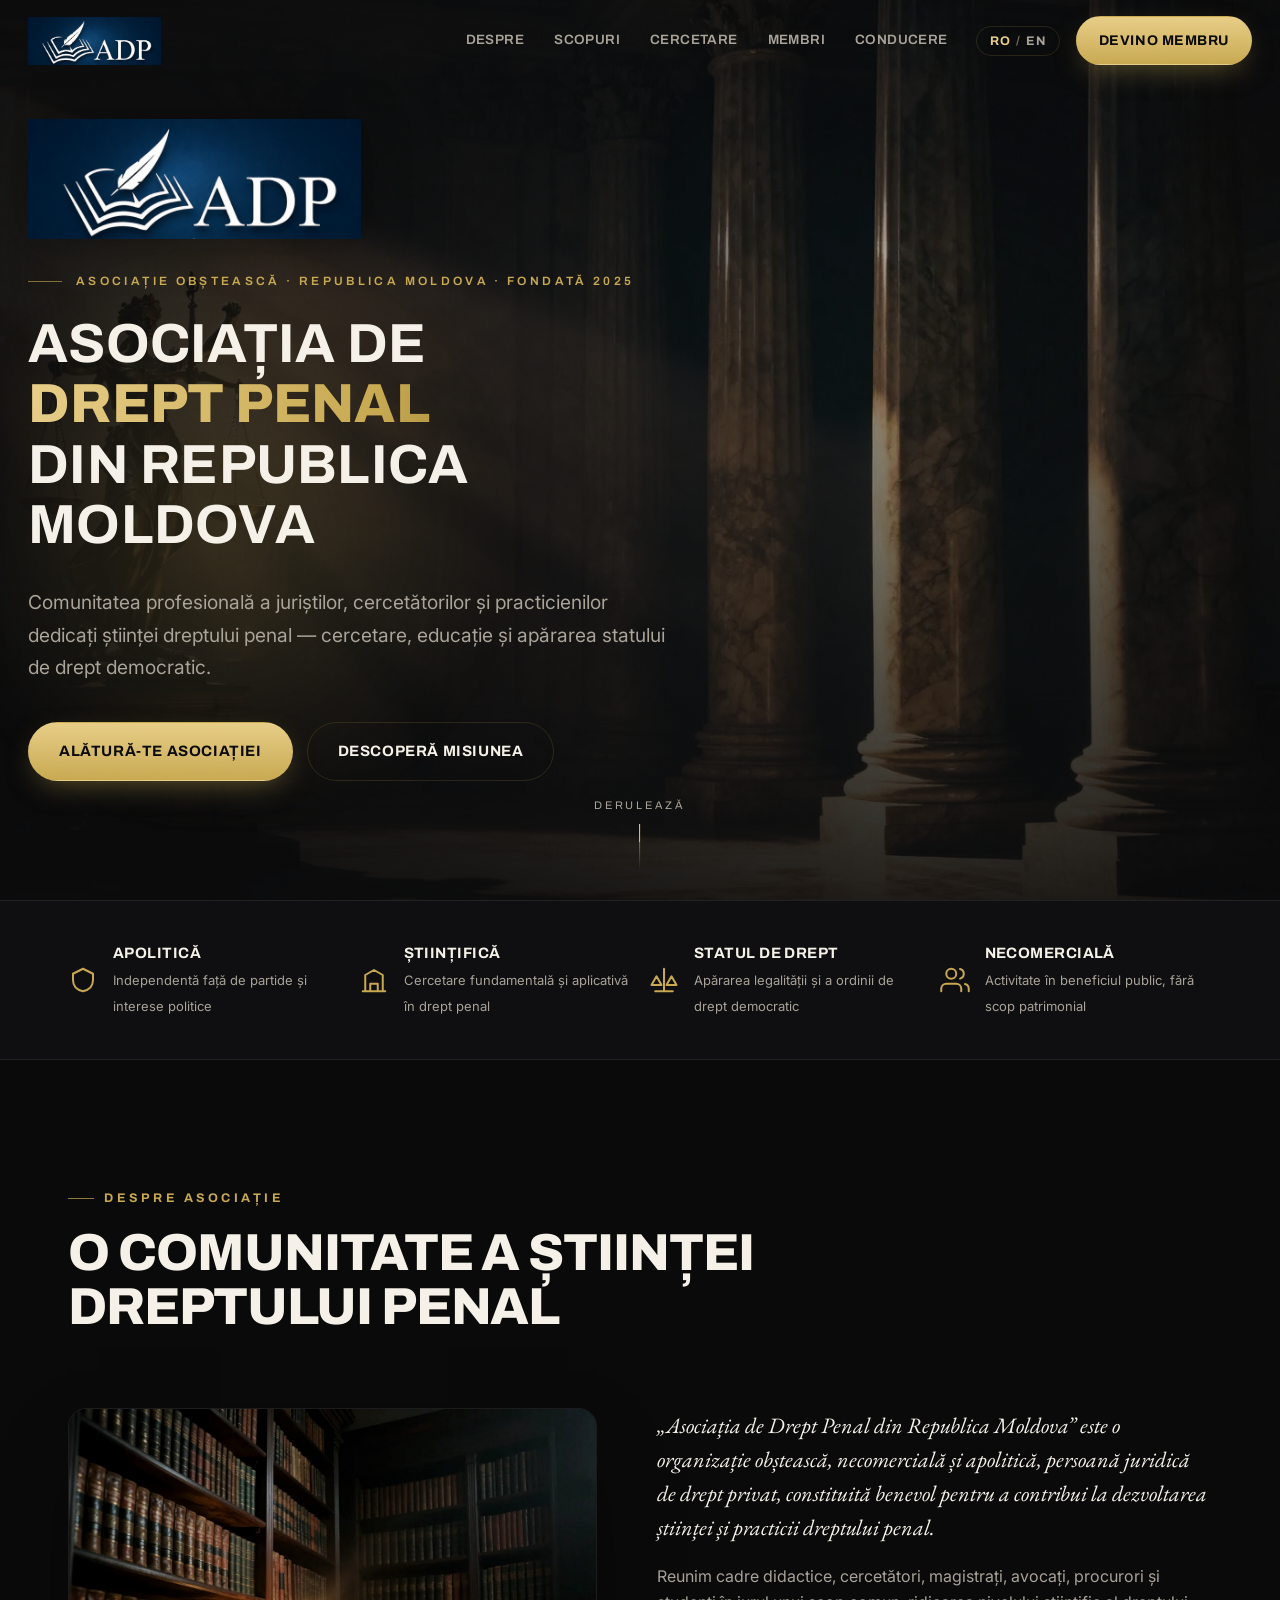
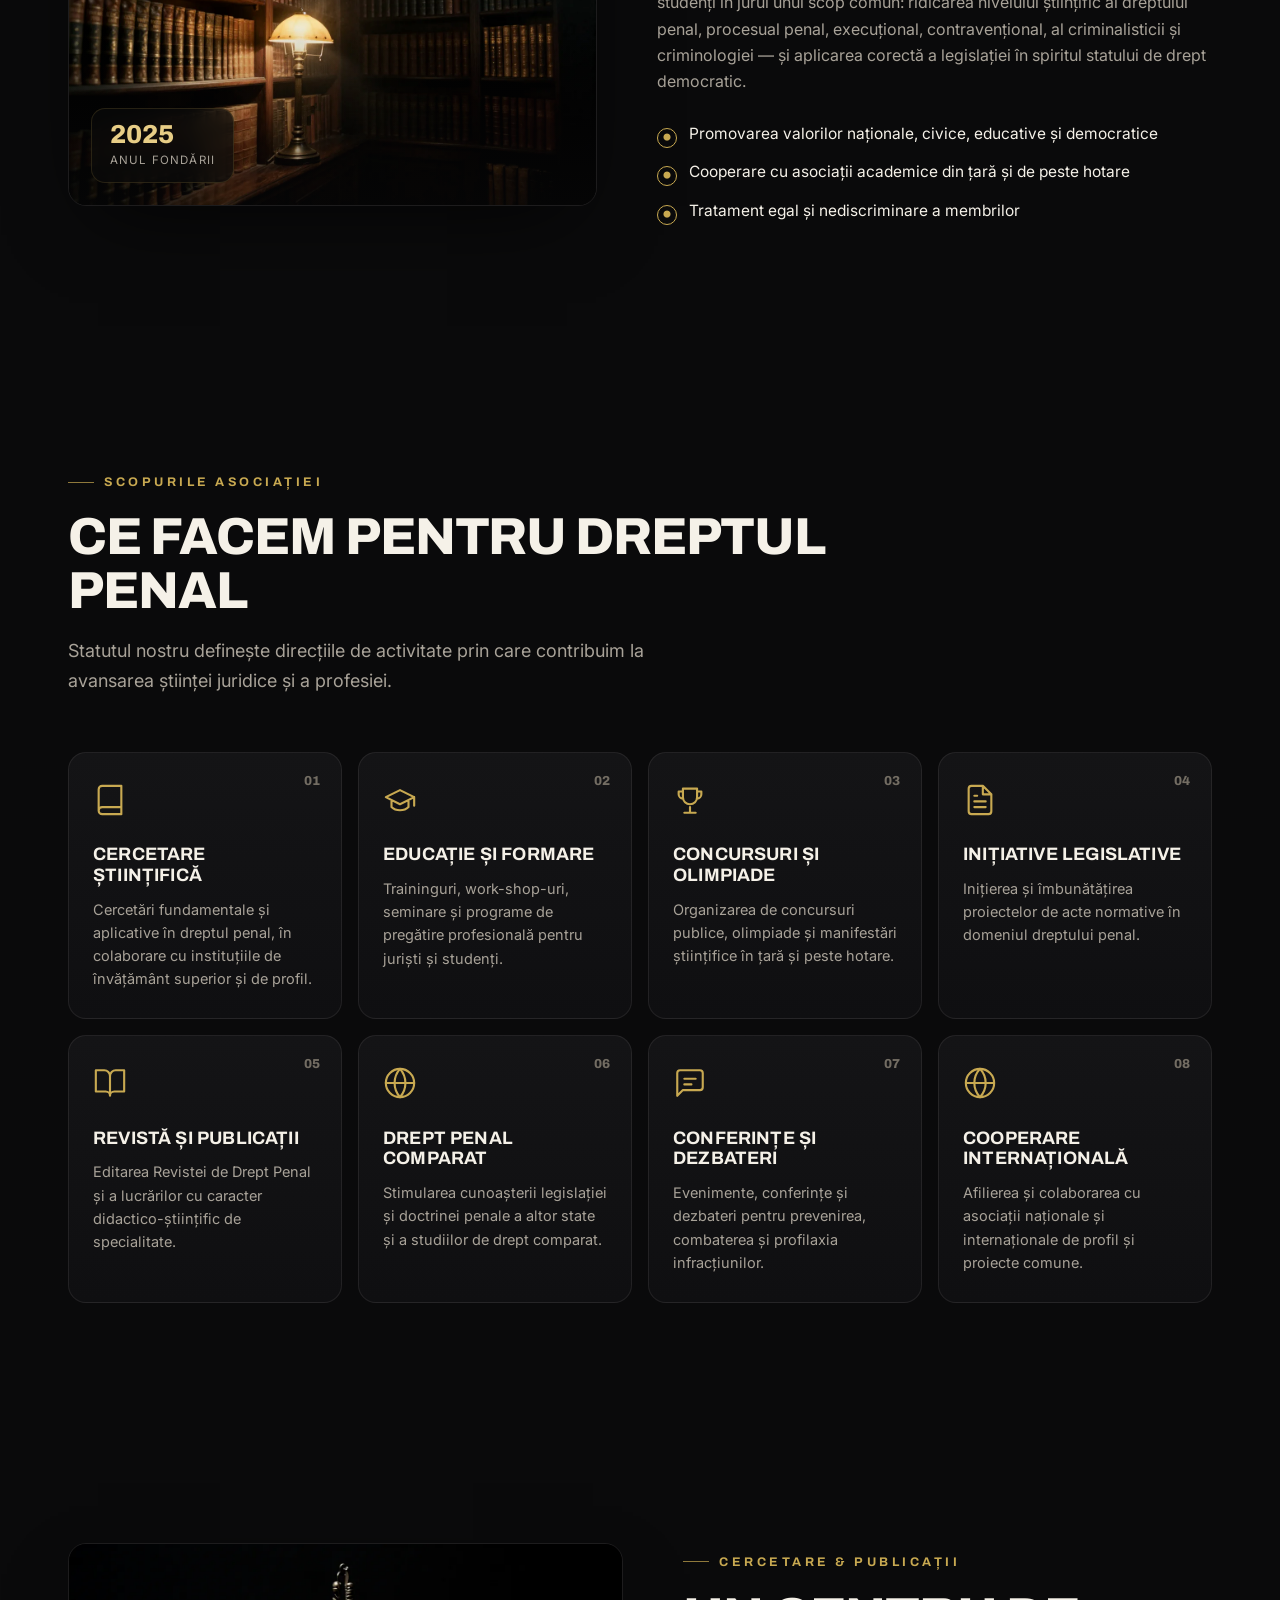
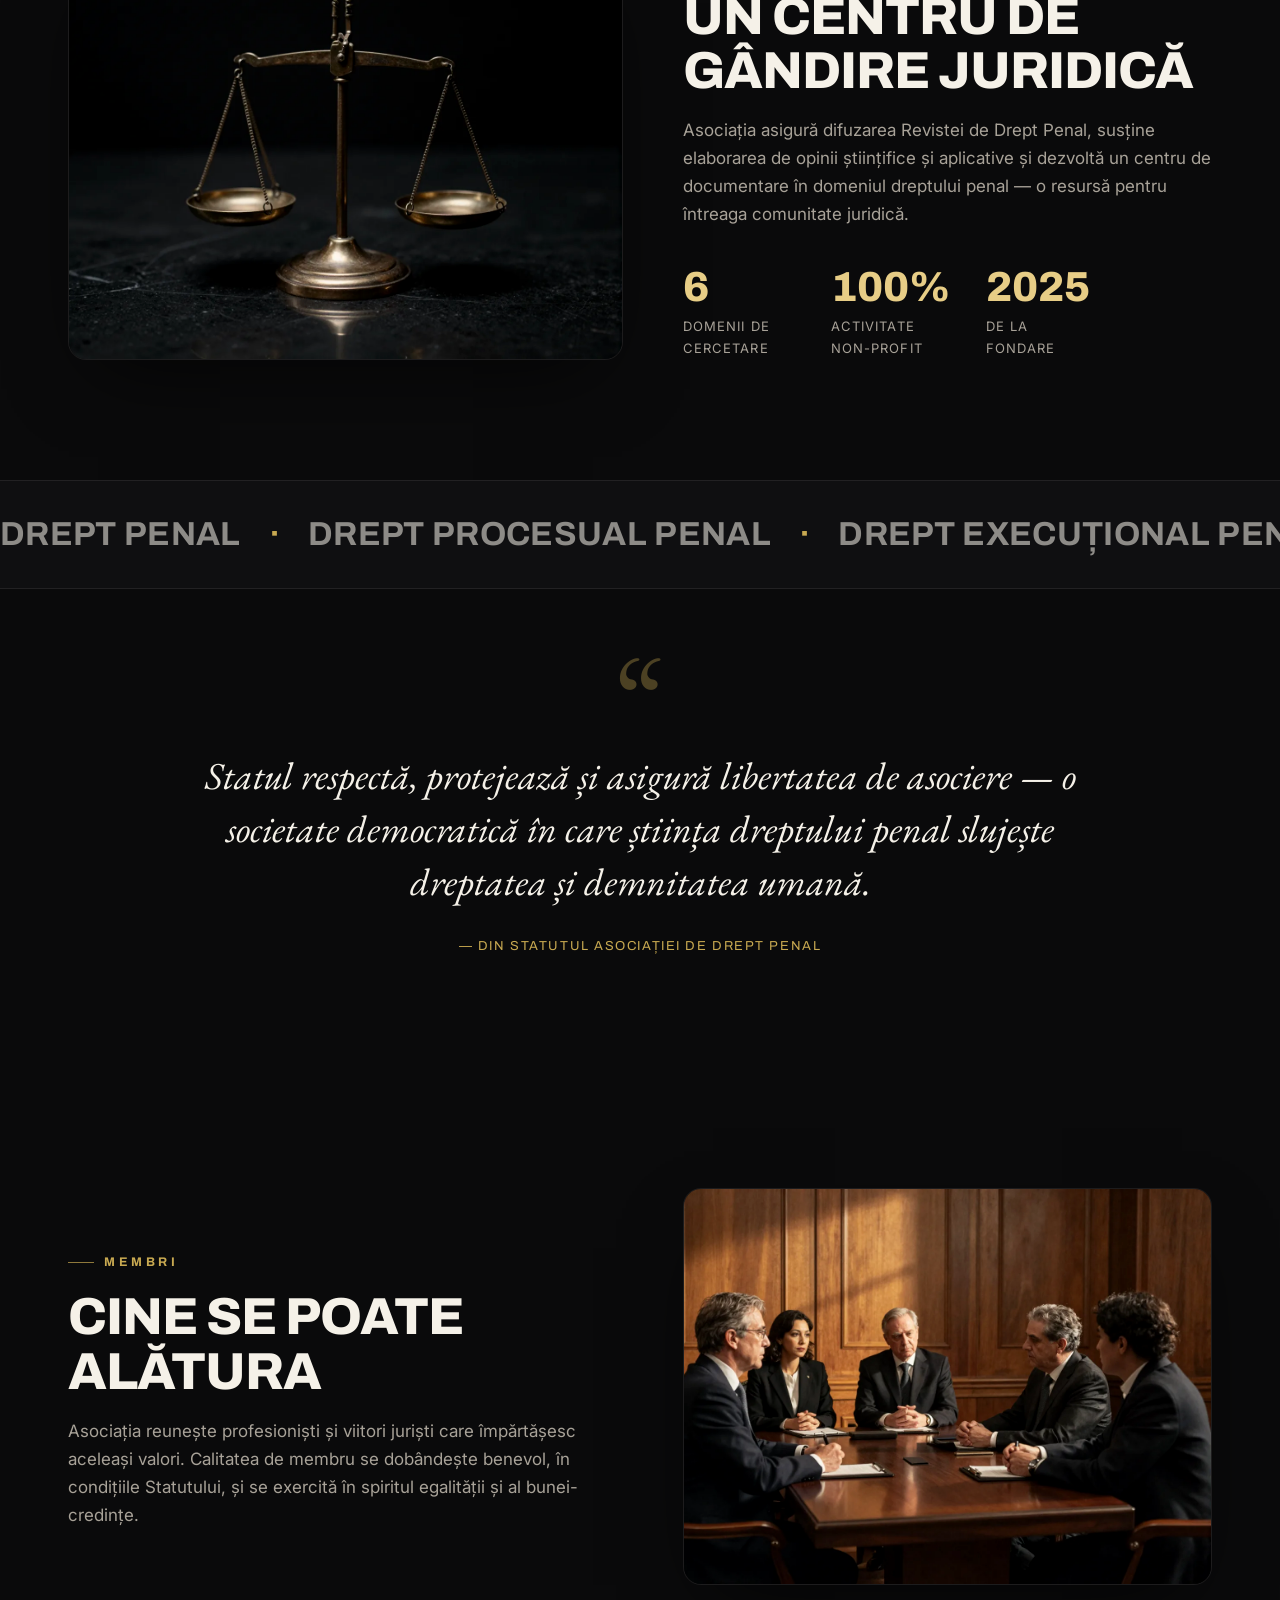
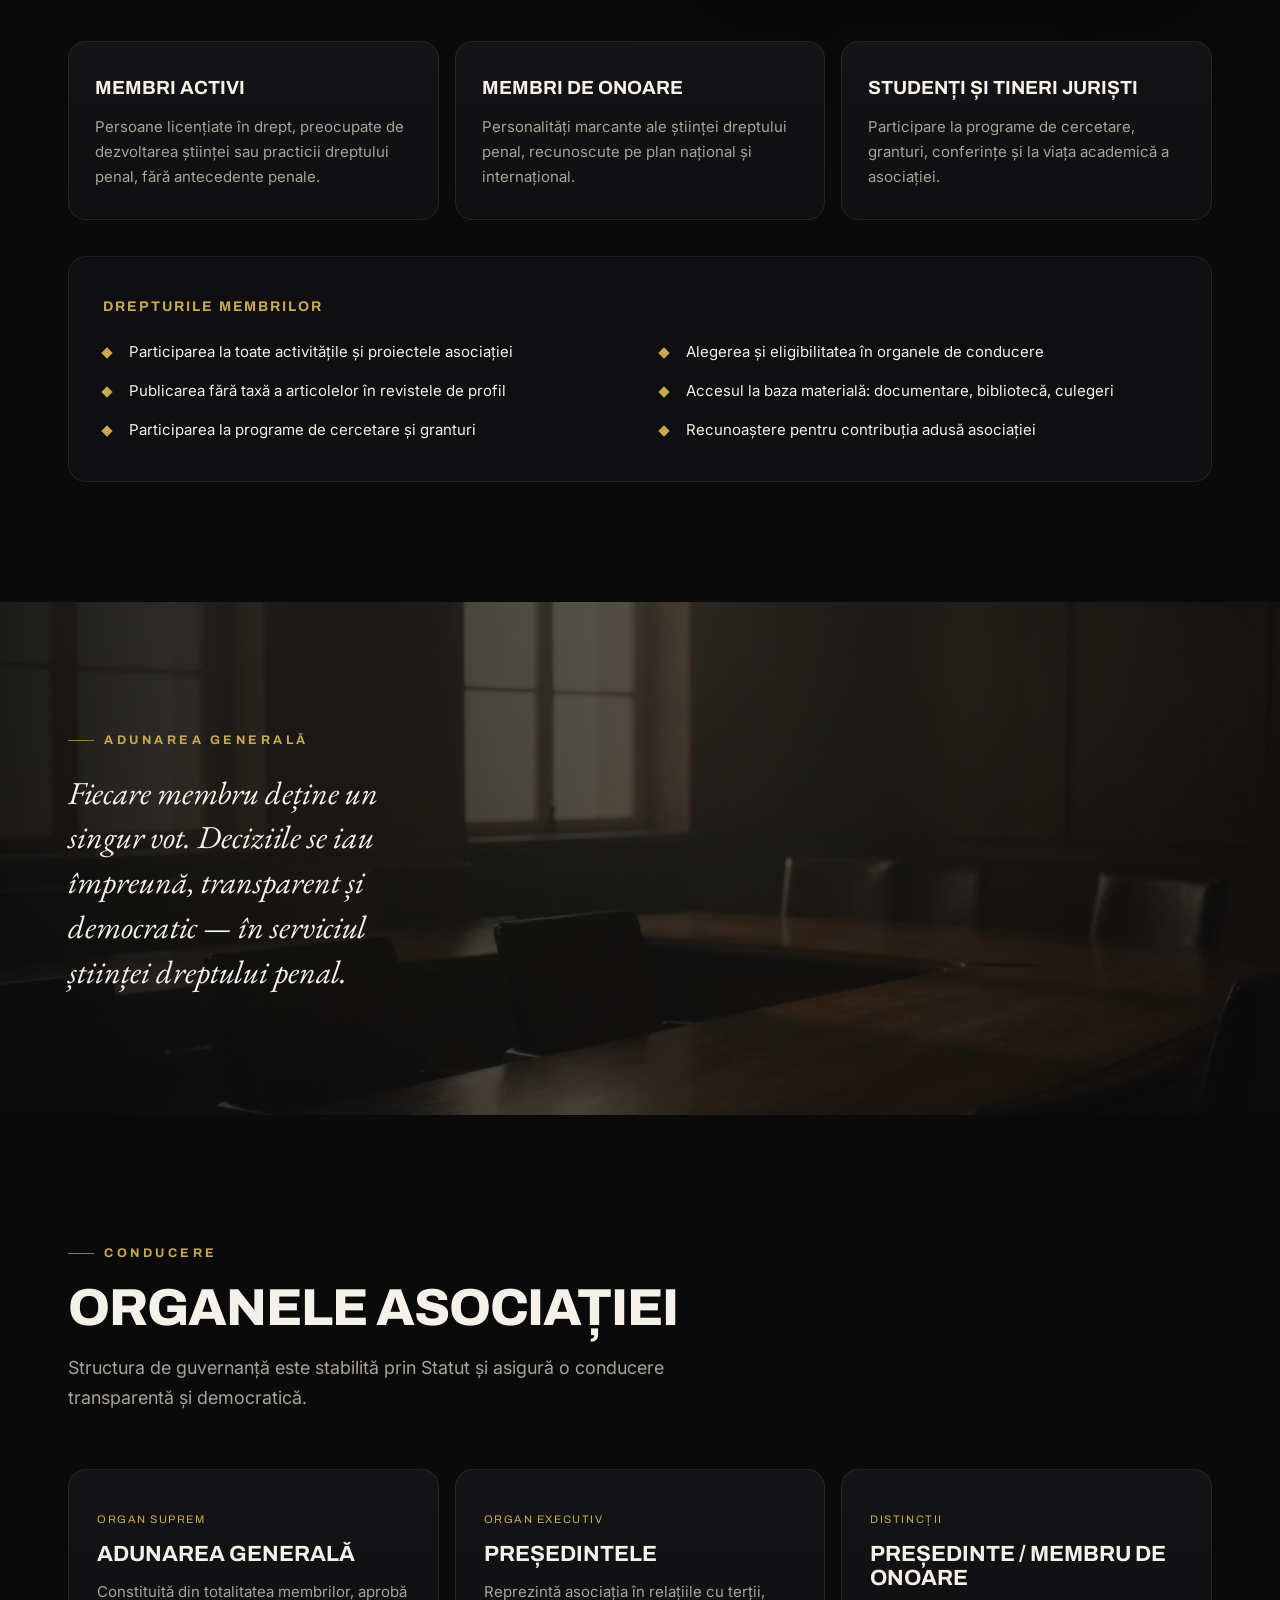
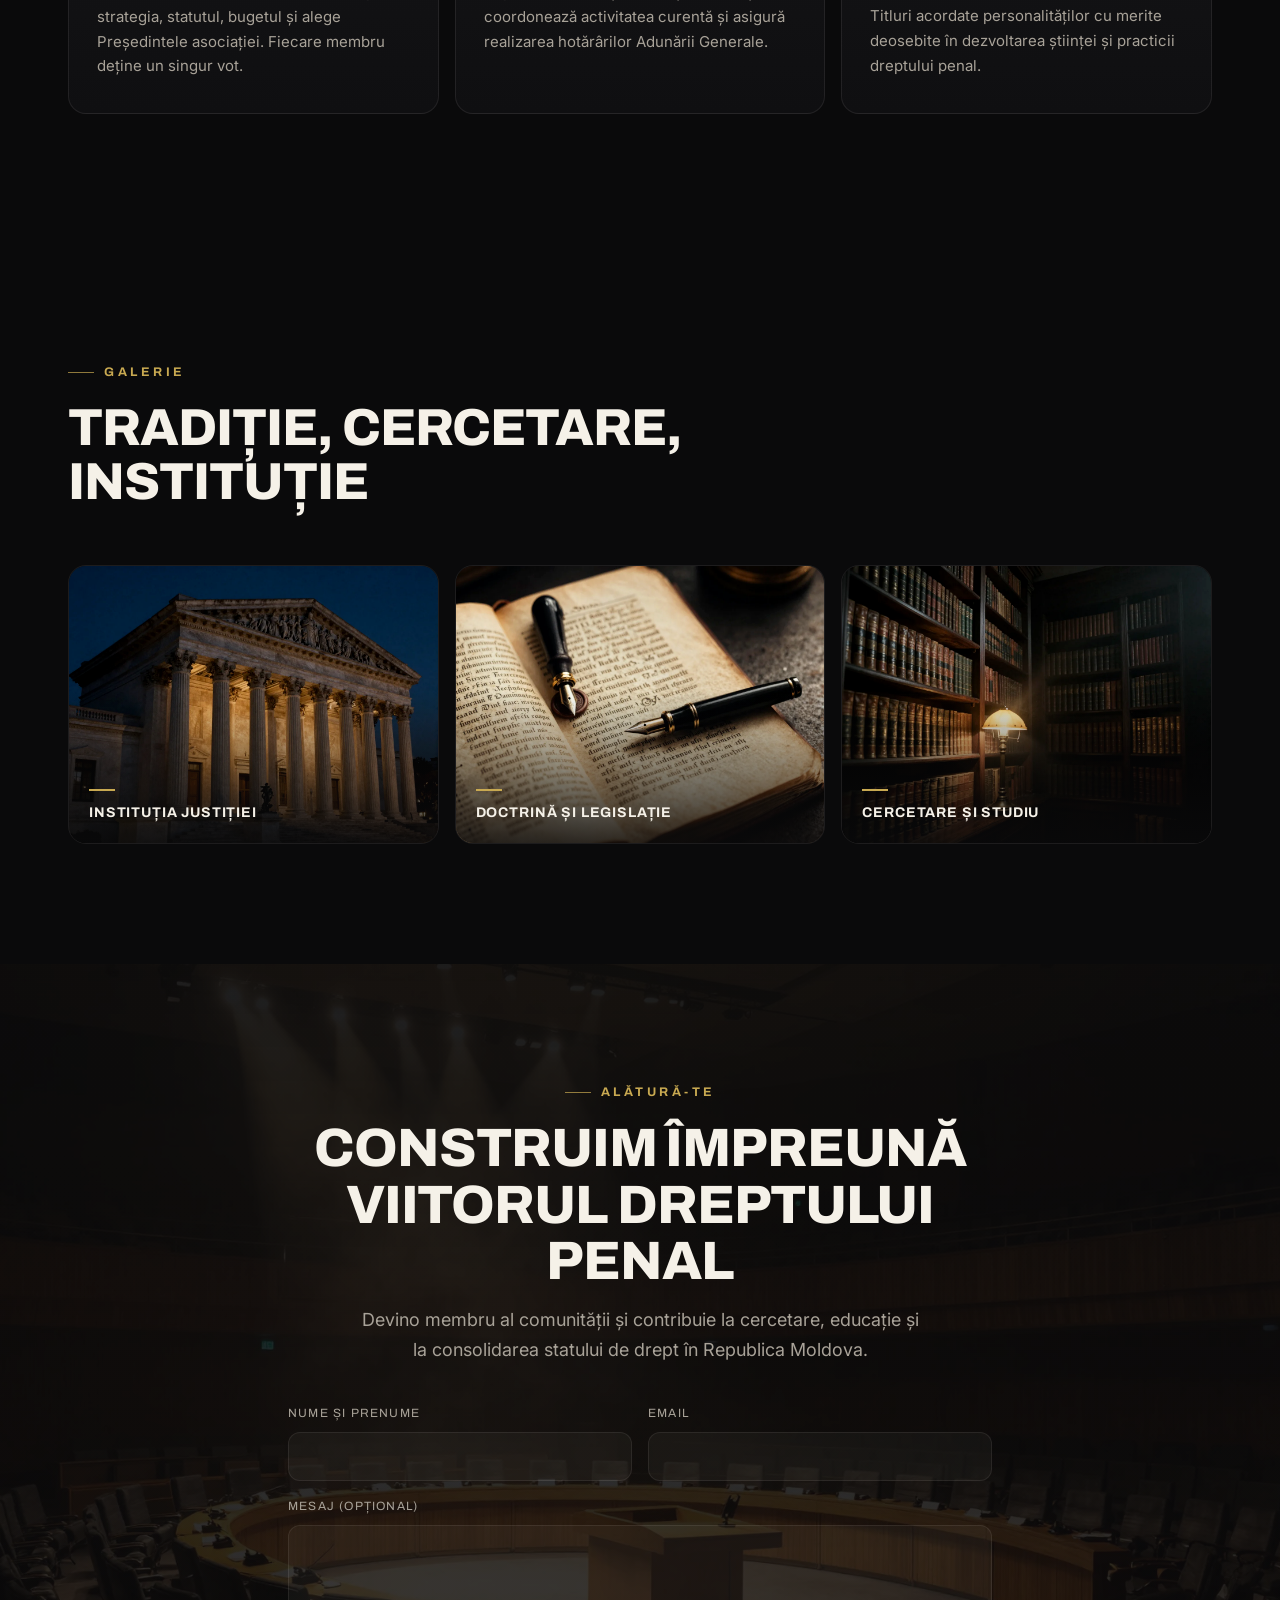
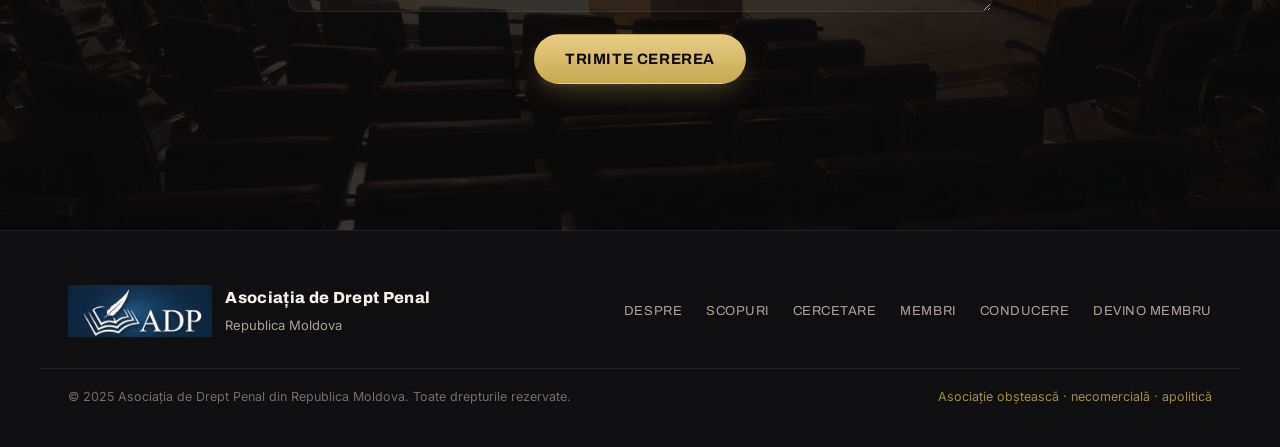
==== index.html @ e47098d8 "Add ADP logo to navbar, hero, and footer Co-Authored-By: Claude Sonnet 4.6 <noreply@anthropic.com>" ====
<!DOCTYPE html>
<html lang="ro">
<head>
<meta charset="UTF-8" />
<meta name="viewport" content="width=device-width, initial-scale=1" />
<title>Asociația de Drept Penal din Republica Moldova — ADP</title>
<meta name="description" content="Asociația de Drept Penal din Republica Moldova (ADP) — asociație obștească, științifică și apolitică dedicată dezvoltării științei dreptului penal, cercetării, educației juridice și apărării statului de drept democratic." />
<meta name="theme-color" content="#0a0a0b" />
<meta property="og:title" content="Asociația de Drept Penal din Republica Moldova" />
<meta property="og:description" content="Știință juridică, cercetare și statul de drept. Asociație obștească dedicată dreptului penal în Republica Moldova." />
<meta property="og:type" content="website" />
<meta property="og:image" content="assets/img/hero.webp" />
<link rel="preconnect" href="https://fonts.googleapis.com" />
<link rel="preconnect" href="https://fonts.gstatic.com" crossorigin />
<link href="https://fonts.googleapis.com/css2?family=Archivo:wght@400;500;600;700;800;900&family=EB+Garamond:ital,wght@0,400;0,500;0,600;1,400;1,500&family=Inter:wght@400;500;600&display=swap" rel="stylesheet" />
<link rel="stylesheet" href="assets/css/styles.css" />
<link rel="icon" href="data:image/svg+xml,%3Csvg xmlns='http://www.w3.org/2000/svg' viewBox='0 0 32 32'%3E%3Crect width='32' height='32' rx='6' fill='%230a0a0b'/%3E%3Cpath d='M16 6v20M9 26h14M16 8l-7 3 7 3 7-3-7-3z' stroke='%23c8a951' stroke-width='1.6' fill='none' stroke-linejoin='round'/%3E%3C/svg%3E" />
</head>
<body>
<div class="grain" aria-hidden="true"></div>

<!-- ============ NAV ============ -->
<header class="nav" id="nav">
  <div class="nav__inner">
    <a class="brand" href="#top" aria-label="ADP — acasă">
      <img src="assets/img/adp.png" alt="ADP" class="brand__logo">
    </a>
    <nav class="nav__links" aria-label="Navigare principală">
      <a href="#despre" data-i18n="nav.about">Despre</a>
      <a href="#scopuri" data-i18n="nav.goals">Scopuri</a>
      <a href="#cercetare" data-i18n="nav.research">Cercetare</a>
      <a href="#membri" data-i18n="nav.members">Membri</a>
      <a href="#conducere" data-i18n="nav.governance">Conducere</a>
    </nav>
    <div class="nav__actions">
      <button class="lang" id="langToggle" aria-label="Schimbă limba">
        <span class="lang__opt is-active" data-lang="ro">RO</span><span class="lang__sep">/</span><span class="lang__opt" data-lang="en">EN</span>
      </button>
      <a class="btn btn--gold" href="#contact" data-i18n="nav.join">Devino membru</a>
      <button class="burger" id="burger" aria-label="Meniu" aria-expanded="false"><span></span><span></span><span></span></button>
    </div>
  </div>
</header>

<main id="top">

<!-- ============ HERO ============ -->
<section class="hero" id="hero">
  <div class="hero__bg" style="background-image:url('assets/img/hero.webp')"></div>
  <div class="hero__veil"></div>
  <div class="hero__glow"></div>
  <div class="hero__content">
    <img src="assets/img/adp.png" alt="ADP" class="hero__logo">
    <p class="kicker reveal" data-i18n="hero.kicker">Asociație obștească · Republica Moldova · Fondată 2025</p>
    <h1 class="hero__title reveal">
      <span data-i18n="hero.t1">Asociația de</span>
      <span class="hero__title-em" data-i18n="hero.t2">Drept Penal</span>
      <span data-i18n="hero.t3">din Republica Moldova</span>
    </h1>
    <p class="hero__lead reveal" data-i18n="hero.lead">Comunitatea profesională a juriștilor, cercetătorilor și practicienilor dedicați științei dreptului penal — cercetare, educație și apărarea statului de drept democratic.</p>
    <div class="hero__cta reveal">
      <a class="btn btn--gold btn--lg" href="#contact" data-i18n="hero.cta1">Alătură-te asociației</a>
      <a class="btn btn--ghost btn--lg" href="#scopuri" data-i18n="hero.cta2">Descoperă misiunea</a>
    </div>
  </div>
  <a href="#principii" class="hero__scroll" aria-label="Derulează în jos"><span data-i18n="hero.scroll">Derulează</span><i></i></a>
</section>

<!-- ============ PRINCIPLES STRIP ============ -->
<section class="strip" id="principii">
  <div class="strip__inner">
    <div class="pill reveal"><svg viewBox="0 0 24 24" class="ic"><path d="M12 3l8 4v5c0 5-3.5 8-8 9-4.5-1-8-4-8-9V7l8-4z"/></svg><div><b data-i18n="strip.1t">Apolitică</b><span data-i18n="strip.1s">Independentă față de partide și interese politice</span></div></div>
    <div class="pill reveal"><svg viewBox="0 0 24 24" class="ic"><path d="M3 21h18M5 21V8l7-4 7 4v13M9 21v-6h6v6"/></svg><div><b data-i18n="strip.2t">Științifică</b><span data-i18n="strip.2s">Cercetare fundamentală și aplicativă în drept penal</span></div></div>
    <div class="pill reveal"><svg viewBox="0 0 24 24" class="ic"><path d="M12 3v18M6 9l-4 7h8l-4-7zM18 9l-4 7h8l-4-7zM5 21h14"/></svg><div><b data-i18n="strip.3t">Statul de drept</b><span data-i18n="strip.3s">Apărarea legalității și a ordinii de drept democratic</span></div></div>
    <div class="pill reveal"><svg viewBox="0 0 24 24" class="ic"><path d="M17 21v-2a4 4 0 0 0-4-4H5a4 4 0 0 0-4 4v2M9 11a4 4 0 1 0 0-8 4 4 0 0 0 0 8zM23 21v-2a4 4 0 0 0-3-3.87M16 3.13a4 4 0 0 1 0 7.75"/></svg><div><b data-i18n="strip.4t">Necomercială</b><span data-i18n="strip.4s">Activitate în beneficiul public, fără scop patrimonial</span></div></div>
  </div>
</section>

<!-- ============ ABOUT ============ -->
<section class="about section" id="despre">
  <div class="section__head reveal">
    <span class="eyebrow" data-i18n="about.eyebrow">Despre asociație</span>
    <h2 class="h2" data-i18n="about.title">O comunitate a științei dreptului penal</h2>
  </div>
  <div class="about__grid">
    <div class="about__media reveal">
      <img id="img-library" src="assets/img/library.webp" alt="Bibliotecă juridică" loading="lazy" />
      <div class="about__badge"><b>2025</b><span data-i18n="about.badge">Anul fondării</span></div>
    </div>
    <div class="about__text reveal">
      <p class="lead" data-i18n="about.p1">„Asociația de Drept Penal din Republica Moldova” este o organizație obștească, necomercială și apolitică, persoană juridică de drept privat, constituită benevol pentru a contribui la dezvoltarea științei și practicii dreptului penal.</p>
      <p data-i18n="about.p2">Reunim cadre didactice, cercetători, magistrați, avocați, procurori și studenți în jurul unui scop comun: ridicarea nivelului științific al dreptului penal, procesual penal, execuțional, contravențional, al criminalisticii și criminologiei — și aplicarea corectă a legislației în spiritul statului de drept democratic.</p>
      <ul class="ticks">
        <li data-i18n="about.l1">Promovarea valorilor naționale, civice, educative și democratice</li>
        <li data-i18n="about.l2">Cooperare cu asociații academice din țară și de peste hotare</li>
        <li data-i18n="about.l3">Tratament egal și nediscriminare a membrilor</li>
      </ul>
    </div>
  </div>
</section>

<!-- ============ GOALS / PURPOSES ============ -->
<section class="goals section" id="scopuri">
  <div class="section__head reveal">
    <span class="eyebrow" data-i18n="goals.eyebrow">Scopurile asociației</span>
    <h2 class="h2" data-i18n="goals.title">Ce facem pentru dreptul penal</h2>
    <p class="section__sub" data-i18n="goals.sub">Statutul nostru definește direcțiile de activitate prin care contribuim la avansarea științei juridice și a profesiei.</p>
  </div>
  <div class="cards">
    <article class="card reveal">
      <span class="card__num">01</span>
      <svg viewBox="0 0 24 24" class="card__ic"><path d="M4 19.5A2.5 2.5 0 0 1 6.5 17H20M6.5 2H20v20H6.5A2.5 2.5 0 0 1 4 19.5v-15A2.5 2.5 0 0 1 6.5 2z"/></svg>
      <h3 data-i18n="g1.t">Cercetare științifică</h3>
      <p data-i18n="g1.d">Cercetări fundamentale și aplicative în dreptul penal, în colaborare cu instituțiile de învățământ superior și de profil.</p>
    </article>
    <article class="card reveal">
      <span class="card__num">02</span>
      <svg viewBox="0 0 24 24" class="card__ic"><path d="M22 10v6M2 10l10-5 10 5-10 5z M6 12v5c3 3 9 3 12 0v-5"/></svg>
      <h3 data-i18n="g2.t">Educație și formare</h3>
      <p data-i18n="g2.d">Traininguri, work-shop-uri, seminare și programe de pregătire profesională pentru juriști și studenți.</p>
    </article>
    <article class="card reveal">
      <span class="card__num">03</span>
      <svg viewBox="0 0 24 24" class="card__ic"><path d="M8 21h8M12 17v4M7 4h10v6a5 5 0 0 1-10 0V4zM7 6H4v2a3 3 0 0 0 3 3M17 6h3v2a3 3 0 0 1-3 3"/></svg>
      <h3 data-i18n="g3.t">Concursuri și olimpiade</h3>
      <p data-i18n="g3.d">Organizarea de concursuri publice, olimpiade și manifestări științifice în țară și peste hotare.</p>
    </article>
    <article class="card reveal">
      <span class="card__num">04</span>
      <svg viewBox="0 0 24 24" class="card__ic"><path d="M14 2H6a2 2 0 0 0-2 2v16a2 2 0 0 0 2 2h12a2 2 0 0 0 2-2V8z M14 2v6h6M16 13H8M16 17H8M10 9H8"/></svg>
      <h3 data-i18n="g4.t">Inițiative legislative</h3>
      <p data-i18n="g4.d">Inițierea și îmbunătățirea proiectelor de acte normative în domeniul dreptului penal.</p>
    </article>
    <article class="card reveal">
      <span class="card__num">05</span>
      <svg viewBox="0 0 24 24" class="card__ic"><path d="M2 3h6a4 4 0 0 1 4 4v14a3 3 0 0 0-3-3H2zM22 3h-6a4 4 0 0 0-4 4v14a3 3 0 0 1 3-3h7z"/></svg>
      <h3 data-i18n="g5.t">Revistă și publicații</h3>
      <p data-i18n="g5.d">Editarea Revistei de Drept Penal și a lucrărilor cu caracter didactico-științific de specialitate.</p>
    </article>
    <article class="card reveal">
      <span class="card__num">06</span>
      <svg viewBox="0 0 24 24" class="card__ic"><circle cx="12" cy="12" r="10"/><path d="M2 12h20M12 2a15 15 0 0 1 0 20 15 15 0 0 1 0-20z"/></svg>
      <h3 data-i18n="g6.t">Drept penal comparat</h3>
      <p data-i18n="g6.d">Stimularea cunoașterii legislației și doctrinei penale a altor state și a studiilor de drept comparat.</p>
    </article>
    <article class="card reveal">
      <span class="card__num">07</span>
      <svg viewBox="0 0 24 24" class="card__ic"><path d="M21 15a2 2 0 0 1-2 2H7l-4 4V5a2 2 0 0 1 2-2h14a2 2 0 0 1 2 2z M8 9h8M8 13h5"/></svg>
      <h3 data-i18n="g7.t">Conferințe și dezbateri</h3>
      <p data-i18n="g7.d">Evenimente, conferințe și dezbateri pentru prevenirea, combaterea și profilaxia infracțiunilor.</p>
    </article>
    <article class="card reveal">
      <span class="card__num">08</span>
      <svg viewBox="0 0 24 24" class="card__ic"><path d="M12 2a10 10 0 1 0 10 10A10 10 0 0 0 12 2z M2 12h20"/><path d="M12 2c2.5 2.7 4 6.2 4 10s-1.5 7.3-4 10c-2.5-2.7-4-6.2-4-10s1.5-7.3 4-10z"/></svg>
      <h3 data-i18n="g8.t">Cooperare internațională</h3>
      <p data-i18n="g8.d">Afilierea și colaborarea cu asociații naționale și internaționale de profil și proiecte comune.</p>
    </article>
  </div>
</section>

<!-- ============ RESEARCH / FEATURE ============ -->
<section class="feature section" id="cercetare">
  <div class="feature__media reveal">
    <img id="img-scales" src="assets/img/scales.webp" alt="Balanța justiției" loading="lazy" />
  </div>
  <div class="feature__text reveal">
    <span class="eyebrow" data-i18n="research.eyebrow">Cercetare & publicații</span>
    <h2 class="h2" data-i18n="research.title">Un centru de gândire juridică</h2>
    <p data-i18n="research.p">Asociația asigură difuzarea Revistei de Drept Penal, susține elaborarea de opinii științifice și aplicative și dezvoltă un centru de documentare în domeniul dreptului penal — o resursă pentru întreaga comunitate juridică.</p>
    <div class="feature__stats">
      <div><b data-count="6">0</b><span data-i18n="research.s1">domenii de cercetare</span></div>
      <div><b data-count="100" data-suffix="%">0</b><span data-i18n="research.s2">activitate non-profit</span></div>
      <div><b data-count="2025">0</b><span data-i18n="research.s3">de la fondare</span></div>
    </div>
  </div>
</section>

<!-- ============ DOMAINS BANNER ============ -->
<section class="domains">
  <div class="domains__track">
    <span data-i18n="dom.1">Drept penal</span><i>·</i>
    <span data-i18n="dom.2">Drept procesual penal</span><i>·</i>
    <span data-i18n="dom.3">Drept execuțional penal</span><i>·</i>
    <span data-i18n="dom.4">Drept contravențional</span><i>·</i>
    <span data-i18n="dom.5">Criminalistică</span><i>·</i>
    <span data-i18n="dom.6">Criminologie</span><i>·</i>
    <span data-i18n="dom.1">Drept penal</span><i>·</i>
    <span data-i18n="dom.2">Drept procesual penal</span><i>·</i>
    <span data-i18n="dom.3">Drept execuțional penal</span><i>·</i>
    <span data-i18n="dom.4">Drept contravențional</span><i>·</i>
    <span data-i18n="dom.5">Criminalistică</span><i>·</i>
    <span data-i18n="dom.6">Criminologie</span><i>·</i>
  </div>
</section>

<!-- ============ QUOTE ============ -->
<section class="quote">
  <div class="quote__inner reveal">
    <span class="quote__mark">“</span>
    <p data-i18n="quote.t">Statul respectă, protejează și asigură libertatea de asociere — o societate democratică în care știința dreptului penal slujește dreptatea și demnitatea umană.</p>
    <span class="quote__src" data-i18n="quote.src">— din Statutul Asociației de Drept Penal</span>
  </div>
</section>

<!-- ============ MEMBERS ============ -->
<section class="members section" id="membri">
  <div class="feature feature--reverse members__intro">
    <div class="feature__media reveal">
      <img id="img-members" src="assets/img/members.webp" alt="Juriști în discuție" loading="lazy" />
    </div>
    <div class="feature__text reveal">
      <span class="eyebrow" data-i18n="members.eyebrow">Membri</span>
      <h2 class="h2" data-i18n="members.title">Cine se poate alătura</h2>
      <p data-i18n="members.p">Asociația reunește profesioniști și viitori juriști care împărtășesc aceleași valori. Calitatea de membru se dobândește benevol, în condițiile Statutului, și se exercită în spiritul egalității și al bunei-credințe.</p>
    </div>
  </div>
  <div class="members__grid">
    <div class="mcard reveal">
      <h3 data-i18n="m1.t">Membri activi</h3>
      <p data-i18n="m1.d">Persoane licențiate în drept, preocupate de dezvoltarea științei sau practicii dreptului penal, fără antecedente penale.</p>
    </div>
    <div class="mcard reveal">
      <h3 data-i18n="m2.t">Membri de onoare</h3>
      <p data-i18n="m2.d">Personalități marcante ale științei dreptului penal, recunoscute pe plan național și internațional.</p>
    </div>
    <div class="mcard reveal">
      <h3 data-i18n="m3.t">Studenți și tineri juriști</h3>
      <p data-i18n="m3.d">Participare la programe de cercetare, granturi, conferințe și la viața academică a asociației.</p>
    </div>
  </div>
  <div class="benefits reveal">
    <h4 data-i18n="benefits.title">Drepturile membrilor</h4>
    <ul>
      <li data-i18n="b1">Participarea la toate activitățile și proiectele asociației</li>
      <li data-i18n="b2">Alegerea și eligibilitatea în organele de conducere</li>
      <li data-i18n="b3">Publicarea fără taxă a articolelor în revistele de profil</li>
      <li data-i18n="b4">Accesul la baza materială: documentare, bibliotecă, culegeri</li>
      <li data-i18n="b5">Participarea la programe de cercetare și granturi</li>
      <li data-i18n="b6">Recunoaștere pentru contribuția adusă asociației</li>
    </ul>
  </div>
</section>

<!-- ============ FULL-BLEED BAND ============ -->
<section class="band" aria-hidden="false">
  <div class="band__bg" style="background-image:url('assets/img/assembly.webp')"></div>
  <div class="band__veil"></div>
  <div class="band__inner reveal">
    <span class="eyebrow" data-i18n="band.eyebrow">Adunarea Generală</span>
    <p class="band__text" data-i18n="band.text">Fiecare membru deține un singur vot. Deciziile se iau împreună, transparent și democratic — în serviciul științei dreptului penal.</p>
  </div>
</section>

<!-- ============ GOVERNANCE ============ -->
<section class="gov section" id="conducere">
  <div class="section__head reveal">
    <span class="eyebrow" data-i18n="gov.eyebrow">Conducere</span>
    <h2 class="h2" data-i18n="gov.title">Organele asociației</h2>
    <p class="section__sub" data-i18n="gov.sub">Structura de guvernanță este stabilită prin Statut și asigură o conducere transparentă și democratică.</p>
  </div>
  <div class="gov__grid">
    <div class="gcard reveal">
      <span class="gcard__tag" data-i18n="gov.1tag">Organ suprem</span>
      <h3 data-i18n="gov.1t">Adunarea Generală</h3>
      <p data-i18n="gov.1d">Constituită din totalitatea membrilor, aprobă strategia, statutul, bugetul și alege Președintele asociației. Fiecare membru deține un singur vot.</p>
    </div>
    <div class="gcard reveal">
      <span class="gcard__tag" data-i18n="gov.2tag">Organ executiv</span>
      <h3 data-i18n="gov.2t">Președintele</h3>
      <p data-i18n="gov.2d">Reprezintă asociația în relațiile cu terții, coordonează activitatea curentă și asigură realizarea hotărârilor Adunării Generale.</p>
    </div>
    <div class="gcard reveal">
      <span class="gcard__tag" data-i18n="gov.3tag">Distincții</span>
      <h3 data-i18n="gov.3t">Președinte / membru de onoare</h3>
      <p data-i18n="gov.3d">Titluri acordate personalităților cu merite deosebite în dezvoltarea științei și practicii dreptului penal.</p>
    </div>
  </div>
</section>

<!-- ============ GALLERY ============ -->
<section class="gallery section">
  <div class="section__head reveal">
    <span class="eyebrow" data-i18n="gallery.eyebrow">Galerie</span>
    <h2 class="h2" data-i18n="gallery.title">Tradiție, cercetare, instituție</h2>
  </div>
  <div class="gallery__grid">
    <figure class="gfig reveal">
      <img src="assets/img/courthouse.webp" alt="Palat de justiție" loading="lazy" />
      <figcaption data-i18n="gallery.1">Instituția justiției</figcaption>
    </figure>
    <figure class="gfig reveal">
      <img src="assets/img/manuscript.webp" alt="Manuscris juridic" loading="lazy" />
      <figcaption data-i18n="gallery.2">Doctrină și legislație</figcaption>
    </figure>
    <figure class="gfig reveal">
      <img src="assets/img/library.webp" alt="Bibliotecă juridică" loading="lazy" />
      <figcaption data-i18n="gallery.3">Cercetare și studiu</figcaption>
    </figure>
  </div>
</section>

<!-- ============ CTA / CONTACT ============ -->
<section class="cta section" id="contact">
  <div class="cta__bg" style="background-image:url('assets/img/symposium.webp')"></div>
  <div class="cta__veil"></div>
  <div class="cta__inner reveal">
    <span class="eyebrow" data-i18n="cta.eyebrow">Alătură-te</span>
    <h2 class="cta__title" data-i18n="cta.title">Construim împreună viitorul dreptului penal</h2>
    <p data-i18n="cta.sub">Devino membru al comunității și contribuie la cercetare, educație și la consolidarea statului de drept în Republica Moldova.</p>
    <form class="cta__form" id="joinForm" novalidate>
      <div class="field">
        <label for="name" data-i18n="form.name">Nume și prenume</label>
        <input id="name" name="name" type="text" required autocomplete="name" />
      </div>
      <div class="field">
        <label for="email" data-i18n="form.email">Email</label>
        <input id="email" name="email" type="email" required autocomplete="email" />
      </div>
      <div class="field field--full">
        <label for="msg" data-i18n="form.msg">Mesaj (opțional)</label>
        <textarea id="msg" name="message" rows="3"></textarea>
      </div>
      <button class="btn btn--gold btn--lg" type="submit" data-i18n="form.submit">Trimite cererea</button>
      <p class="form__note" id="formNote" role="status" aria-live="polite"></p>
    </form>
  </div>
</section>

</main>

<!-- ============ FOOTER ============ -->
<footer class="footer">
  <div class="footer__inner">
    <div class="footer__brand">
      <img src="assets/img/adp.png" alt="ADP" class="footer__logo">
      <div>
        <b>Asociația de Drept Penal</b>
        <span data-i18n="footer.loc">Republica Moldova</span>
      </div>
    </div>
    <nav class="footer__nav" aria-label="Footer">
      <a href="#despre" data-i18n="nav.about">Despre</a>
      <a href="#scopuri" data-i18n="nav.goals">Scopuri</a>
      <a href="#cercetare" data-i18n="nav.research">Cercetare</a>
      <a href="#membri" data-i18n="nav.members">Membri</a>
      <a href="#conducere" data-i18n="nav.governance">Conducere</a>
      <a href="#contact" data-i18n="nav.join">Devino membru</a>
    </nav>
  </div>
  <div class="footer__bar">
    <span data-i18n="footer.rights">© 2025 Asociația de Drept Penal din Republica Moldova. Toate drepturile rezervate.</span>
    <span class="footer__type" data-i18n="footer.type">Asociație obștească · necomercială · apolitică</span>
  </div>
</footer>

<script src="assets/js/main.js"></script>
</body>
</html>
---- assets/css/styles.css ----
/* ===================================================================
   ADP — Asociația de Drept Penal din Republica Moldova
   Dark cinematic, gold justice accent. Inspired by higgsfield.ai.
   =================================================================== */

:root{
  --bg:#0a0a0b;
  --bg-2:#0f0f11;
  --surface:#141416;
  --surface-2:#1a1a1d;
  --ink:#f5f1e8;
  --muted:#a8a298;
  --muted-2:#736d63;
  --gold:#c8a951;
  --gold-bright:#e7cd86;
  --gold-deep:#7a5f23;
  --line:rgba(200,169,81,.16);
  --line-soft:rgba(245,241,232,.08);
  --shadow:0 30px 80px -30px rgba(0,0,0,.8);
  --radius:18px;
  --maxw:1200px;
  --ease:cubic-bezier(.22,.61,.36,1);
  --font-display:"Archivo",system-ui,sans-serif;
  --font-serif:"EB Garamond",Georgia,serif;
  --font-body:"Inter",system-ui,sans-serif;
}

*{box-sizing:border-box;margin:0;padding:0}
html{scroll-behavior:smooth}
@media (prefers-reduced-motion:reduce){html{scroll-behavior:auto}}
body{
  background:var(--bg);
  color:var(--ink);
  font-family:var(--font-body);
  font-size:16px;
  line-height:1.65;
  -webkit-font-smoothing:antialiased;
  overflow-x:hidden;
}
img{max-width:100%;display:block}
a{color:inherit;text-decoration:none}
::selection{background:var(--gold);color:#0a0a0b}

/* ---- film grain overlay ---- */
.grain{
  position:fixed;inset:0;z-index:9999;pointer-events:none;opacity:.05;
  background-image:url("data:image/svg+xml,%3Csvg xmlns='http://www.w3.org/2000/svg' width='160' height='160'%3E%3Cfilter id='n'%3E%3CfeTurbulence type='fractalNoise' baseFrequency='.85' numOctaves='3'/%3E%3C/filter%3E%3Crect width='100%25' height='100%25' filter='url(%23n)'/%3E%3C/svg%3E");
  mix-blend-mode:overlay;
}

/* ---- shared ---- */
.section{max-width:var(--maxw);margin:0 auto;padding:120px 28px}
.eyebrow{
  font-family:var(--font-display);font-size:12.5px;font-weight:700;
  letter-spacing:.28em;text-transform:uppercase;color:var(--gold);
  display:inline-flex;align-items:center;gap:10px;
}
.eyebrow::before{content:"";width:26px;height:1px;background:var(--gold);opacity:.7}
.h2{
  font-family:var(--font-display);font-weight:800;
  font-size:clamp(30px,4.6vw,52px);line-height:1.04;letter-spacing:-.02em;
  margin-top:18px;text-transform:uppercase;
}
.section__head{max-width:760px;margin-bottom:56px}
.section__sub{color:var(--muted);font-size:18px;margin-top:18px;max-width:620px}
.lead{font-size:19px;color:var(--ink)}

/* ---- buttons ---- */
.btn{
  display:inline-flex;align-items:center;justify-content:center;gap:9px;
  font-family:var(--font-display);font-weight:700;font-size:14px;
  letter-spacing:.04em;text-transform:uppercase;cursor:pointer;
  padding:12px 22px;border-radius:100px;border:1px solid transparent;
  transition:transform .25s var(--ease),background .25s,color .25s,box-shadow .25s,border-color .25s;
  white-space:nowrap;
}
.btn--lg{padding:16px 30px;font-size:15px}
.btn--gold{
  background:linear-gradient(180deg,var(--gold-bright),var(--gold));
  color:#0a0a0b;box-shadow:0 10px 30px -10px rgba(200,169,81,.5);
}
.btn--gold:hover{transform:translateY(-2px);box-shadow:0 16px 40px -12px rgba(200,169,81,.7)}
.btn--ghost{background:transparent;color:var(--ink);border-color:var(--line)}
.btn--ghost:hover{border-color:var(--gold);color:var(--gold-bright);transform:translateY(-2px)}

/* =================== NAV =================== */
.nav{position:fixed;top:0;left:0;right:0;z-index:1000;transition:background .4s,backdrop-filter .4s,border-color .4s}
.nav::after{content:"";position:absolute;inset:0;border-bottom:1px solid transparent;transition:border-color .4s;pointer-events:none}
.nav.scrolled{background:rgba(10,10,11,.78);backdrop-filter:blur(16px) saturate(140%)}
.nav.scrolled::after{border-color:var(--line-soft)}
.nav__inner{max-width:1320px;margin:0 auto;padding:16px 28px;display:flex;align-items:center;gap:28px}
.brand{display:flex;align-items:center;gap:12px;color:var(--ink)}
.brand__logo{height:48px;width:auto;display:block;mix-blend-mode:screen}
.hero__logo{height:120px;width:auto;display:block;margin-bottom:24px;mix-blend-mode:screen;filter:drop-shadow(0 4px 24px rgba(0,0,0,.45))}
.footer__logo{height:52px;width:auto;display:block;mix-blend-mode:screen}
.brand__mark{color:var(--gold);display:grid;place-items:center}
.brand__text{display:flex;flex-direction:column;line-height:1.05}
.brand__text b{font-family:var(--font-display);font-weight:800;letter-spacing:.18em;font-size:18px}
.brand__text i{font-style:normal;font-size:11px;color:var(--muted);letter-spacing:.04em}
.nav__links{display:flex;gap:30px;margin-left:auto}
.nav__links a{
  font-family:var(--font-display);font-size:13.5px;font-weight:600;letter-spacing:.03em;
  color:var(--muted);text-transform:uppercase;position:relative;padding:4px 0;transition:color .25s;
}
.nav__links a::after{content:"";position:absolute;left:0;bottom:-2px;width:0;height:1.5px;background:var(--gold);transition:width .3s var(--ease)}
.nav__links a:hover{color:var(--ink)}
.nav__links a:hover::after{width:100%}
.nav__actions{display:flex;align-items:center;gap:16px}
.lang{
  background:transparent;border:1px solid var(--line);color:var(--muted);
  border-radius:100px;padding:7px 13px;font-family:var(--font-display);font-weight:700;
  font-size:12.5px;letter-spacing:.08em;cursor:pointer;display:flex;gap:5px;transition:border-color .25s;
}
.lang:hover{border-color:var(--gold)}
.lang__opt.is-active{color:var(--gold-bright)}
.lang__sep{color:var(--muted-2)}
.burger{display:none;flex-direction:column;gap:5px;background:none;border:0;cursor:pointer;padding:6px}
.burger span{width:24px;height:2px;background:var(--ink);transition:.3s var(--ease)}

/* =================== HERO =================== */
.hero{position:relative;min-height:100vh;min-height:100dvh;display:flex;align-items:center;overflow:hidden}
.hero__bg{position:absolute;inset:0;background-size:cover;background-position:center;transform:scale(1.06);animation:heroZoom 22s ease-out forwards}
@keyframes heroZoom{to{transform:scale(1.16)}}
.hero__veil{position:absolute;inset:0;background:
  linear-gradient(90deg,rgba(10,10,11,.94) 0%,rgba(10,10,11,.7) 38%,rgba(10,10,11,.28) 70%,rgba(10,10,11,.55) 100%),
  linear-gradient(180deg,rgba(10,10,11,.55) 0%,rgba(10,10,11,0) 30%,rgba(10,10,11,.85) 100%);}
.hero__glow{position:absolute;left:-10%;top:30%;width:55%;height:60%;background:radial-gradient(circle,rgba(200,169,81,.16),transparent 65%);filter:blur(20px)}
.hero__content{position:relative;z-index:2;max-width:1320px;margin:0 auto;padding:0 28px;width:100%}
.kicker{font-family:var(--font-display);font-weight:600;font-size:12px;letter-spacing:.28em;text-transform:uppercase;color:var(--gold);margin-bottom:22px;display:inline-flex;align-items:center;gap:14px}
.kicker::before{content:"";width:34px;height:1px;background:var(--gold);opacity:.6}
.hero__title{
  font-family:var(--font-display);font-weight:700;text-transform:uppercase;
  font-size:clamp(30px,4.3vw,56px);line-height:1.1;letter-spacing:.005em;max-width:19ch;
}
.hero__title span{display:block}
.hero__title-em{font-weight:800}
.hero__title-em{
  color:transparent;background:linear-gradient(100deg,var(--gold-bright),var(--gold) 55%,var(--gold-deep));
  -webkit-background-clip:text;background-clip:text;font-style:normal;
}
.hero__lead{margin-top:30px;max-width:54ch;font-size:clamp(16px,1.5vw,20px);color:var(--muted);line-height:1.7}
.hero__cta{display:flex;gap:14px;margin-top:38px;flex-wrap:wrap}
.hero__scroll{position:absolute;left:50%;bottom:30px;transform:translateX(-50%);z-index:2;display:flex;flex-direction:column;align-items:center;gap:10px;color:var(--muted);font-family:var(--font-display);font-size:11px;letter-spacing:.25em;text-transform:uppercase}
.hero__scroll i{width:1px;height:46px;background:linear-gradient(var(--gold),transparent);position:relative;overflow:hidden}
.hero__scroll i::after{content:"";position:absolute;top:0;left:0;width:100%;height:40%;background:var(--gold-bright);animation:scrollLine 2s var(--ease) infinite}
@keyframes scrollLine{0%{transform:translateY(-100%)}100%{transform:translateY(250%)}}

/* =================== PRINCIPLES STRIP =================== */
.strip{border-top:1px solid var(--line-soft);border-bottom:1px solid var(--line-soft);background:var(--bg-2)}
.strip__inner{max-width:var(--maxw);margin:0 auto;padding:40px 28px;display:grid;grid-template-columns:repeat(4,1fr);gap:18px}
.pill{display:flex;align-items:center;gap:15px}
.pill .ic{width:30px;height:30px;flex:0 0 auto;fill:none;stroke:var(--gold);stroke-width:1.6;stroke-linecap:round;stroke-linejoin:round}
.pill b{display:block;font-family:var(--font-display);font-weight:700;font-size:15px;text-transform:uppercase;letter-spacing:.03em}
.pill span{font-size:13px;color:var(--muted);line-height:1.4}

/* =================== ABOUT =================== */
.about__grid{display:grid;grid-template-columns:1fr 1.05fr;gap:60px;align-items:center}
.about__media{position:relative;border-radius:var(--radius);overflow:hidden;box-shadow:var(--shadow);border:1px solid var(--line-soft)}
.about__media img{width:100%;height:100%;object-fit:cover;aspect-ratio:4/3;filter:contrast(1.05) saturate(1.05)}
.about__media::after{content:"";position:absolute;inset:0;background:linear-gradient(180deg,transparent 55%,rgba(10,10,11,.5))}
.about__badge{position:absolute;left:22px;bottom:22px;z-index:2;background:rgba(10,10,11,.7);backdrop-filter:blur(8px);border:1px solid var(--line);border-radius:14px;padding:12px 18px;display:flex;flex-direction:column}
.about__badge b{font-family:var(--font-display);font-size:26px;font-weight:800;color:var(--gold-bright);line-height:1}
.about__badge span{font-size:11.5px;color:var(--muted);text-transform:uppercase;letter-spacing:.1em;margin-top:4px}
.about__text p{color:var(--muted);margin-top:18px}
.about__text .lead{color:var(--ink);font-family:var(--font-serif);font-size:22px;line-height:1.55;font-style:italic}
.ticks{list-style:none;margin-top:26px;display:grid;gap:13px}
.ticks li{position:relative;padding-left:32px;color:var(--ink);font-size:15.5px}
.ticks li::before{content:"";position:absolute;left:0;top:7px;width:18px;height:18px;border-radius:50%;border:1px solid var(--gold);background:radial-gradient(circle at 50% 45%,var(--gold) 0 3px,transparent 4px)}

/* =================== GOALS CARDS =================== */
.cards{display:grid;grid-template-columns:repeat(4,1fr);gap:16px}
.card{
  position:relative;background:linear-gradient(180deg,var(--surface),var(--bg-2));
  border:1px solid var(--line-soft);border-radius:var(--radius);padding:30px 24px 28px;
  overflow:hidden;transition:transform .4s var(--ease),border-color .4s,box-shadow .4s;
}
.card::before{content:"";position:absolute;inset:0;background:radial-gradient(120% 80% at 50% -10%,rgba(200,169,81,.14),transparent 60%);opacity:0;transition:opacity .4s}
.card:hover{transform:translateY(-6px);border-color:var(--line);box-shadow:var(--shadow)}
.card:hover::before{opacity:1}
.card__num{position:absolute;top:18px;right:20px;font-family:var(--font-display);font-weight:800;font-size:13px;color:var(--muted-2);letter-spacing:.05em}
.card__ic{width:34px;height:34px;fill:none;stroke:var(--gold);stroke-width:1.5;stroke-linecap:round;stroke-linejoin:round;margin-bottom:20px}
.card h3{font-family:var(--font-display);font-weight:700;font-size:18px;text-transform:uppercase;letter-spacing:.01em;line-height:1.15}
.card p{color:var(--muted);font-size:14.5px;margin-top:12px;line-height:1.6}

/* =================== FEATURE =================== */
.feature{display:grid;grid-template-columns:1.05fr 1fr;gap:60px;align-items:center}
.feature__media{border-radius:var(--radius);overflow:hidden;border:1px solid var(--line-soft);box-shadow:var(--shadow)}
.feature__media img{width:100%;aspect-ratio:4/3;object-fit:cover;filter:contrast(1.05)}
.feature__text p{color:var(--muted);margin-top:18px;font-size:17px}
.feature__stats{display:flex;gap:36px;margin-top:38px;flex-wrap:wrap}
.feature__stats b{font-family:var(--font-display);font-weight:800;font-size:42px;color:var(--gold-bright);line-height:1;display:block}
.feature__stats span{font-size:13px;color:var(--muted);text-transform:uppercase;letter-spacing:.08em;margin-top:8px;display:block;max-width:14ch}
.feature--reverse .feature__media{order:2}
.members__intro{margin-bottom:56px}
.members__intro .feature__text p{margin-top:18px}

/* =================== FULL-BLEED BAND =================== */
.band{position:relative;overflow:hidden;isolation:isolate}
.band__bg{position:absolute;inset:-8% 0;background-size:cover;background-position:center;transform:scale(1.04)}
.band__veil{position:absolute;inset:0;background:linear-gradient(90deg,rgba(10,10,11,.92),rgba(10,10,11,.6) 60%,rgba(10,10,11,.78)),radial-gradient(60% 80% at 18% 50%,rgba(200,169,81,.12),transparent 60%)}
.band__inner{position:relative;z-index:2;max-width:var(--maxw);margin:0 auto;padding:120px 28px}
.band__text{font-family:var(--font-serif);font-style:italic;font-size:clamp(22px,3vw,32px);line-height:1.4;color:var(--ink);max-width:24ch;margin-top:20px}

/* =================== GALLERY =================== */
.gallery__grid{display:grid;grid-template-columns:repeat(3,1fr);gap:16px}
.gfig{position:relative;border-radius:var(--radius);overflow:hidden;border:1px solid var(--line-soft);margin:0}
.gfig img{width:100%;aspect-ratio:4/3;object-fit:cover;transition:transform .6s var(--ease);filter:contrast(1.05) saturate(1.03)}
.gfig::after{content:"";position:absolute;inset:0;background:linear-gradient(180deg,transparent 45%,rgba(10,10,11,.85))}
.gfig:hover img{transform:scale(1.06)}
.gfig figcaption{position:absolute;left:20px;bottom:18px;z-index:2;font-family:var(--font-display);font-weight:700;font-size:14px;text-transform:uppercase;letter-spacing:.06em;color:var(--ink)}
.gfig figcaption::before{content:"";display:block;width:26px;height:2px;background:var(--gold);margin-bottom:10px}

/* =================== DOMAINS MARQUEE =================== */
.domains{border-top:1px solid var(--line-soft);border-bottom:1px solid var(--line-soft);background:var(--bg-2);overflow:hidden;padding:26px 0}
.domains__track{display:flex;align-items:center;gap:28px;white-space:nowrap;width:max-content;animation:marquee 38s linear infinite;font-family:var(--font-display);font-weight:700;text-transform:uppercase;font-size:clamp(20px,2.6vw,34px);letter-spacing:.01em;color:var(--ink)}
.domains__track i{color:var(--gold);font-style:normal}
.domains__track span{opacity:.55;transition:opacity .3s}
.domains:hover .domains__track{animation-play-state:paused}
@keyframes marquee{to{transform:translateX(-50%)}}
@media (prefers-reduced-motion:reduce){.domains__track{animation:none}}

/* =================== QUOTE =================== */
.quote{max-width:980px;margin:0 auto;padding:110px 28px;text-align:center}
.quote__inner{position:relative}
.quote__mark{font-family:var(--font-serif);font-size:120px;color:var(--gold);opacity:.35;line-height:0;display:block;height:50px}
.quote p{font-family:var(--font-serif);font-size:clamp(24px,3.4vw,38px);line-height:1.4;font-style:italic;color:var(--ink)}
.quote__src{display:block;margin-top:28px;font-family:var(--font-display);font-size:13px;letter-spacing:.12em;text-transform:uppercase;color:var(--gold)}

/* =================== MEMBERS =================== */
.members__grid{display:grid;grid-template-columns:repeat(3,1fr);gap:16px}
.mcard{background:linear-gradient(180deg,var(--surface),var(--bg-2));border:1px solid var(--line-soft);border-radius:var(--radius);padding:30px 26px;transition:border-color .35s,transform .35s var(--ease)}
.mcard:hover{border-color:var(--line);transform:translateY(-4px)}
.mcard h3{font-family:var(--font-display);font-weight:700;font-size:19px;text-transform:uppercase}
.mcard p{color:var(--muted);margin-top:12px;font-size:15px}
.benefits{margin-top:36px;background:var(--bg-2);border:1px solid var(--line-soft);border-radius:var(--radius);padding:38px 34px}
.benefits h4{font-family:var(--font-display);font-weight:700;font-size:14px;letter-spacing:.14em;text-transform:uppercase;color:var(--gold);margin-bottom:22px}
.benefits ul{list-style:none;display:grid;grid-template-columns:repeat(2,1fr);gap:14px 40px}
.benefits li{position:relative;padding-left:26px;color:var(--ink);font-size:15px}
.benefits li::before{content:"";position:absolute;left:0;top:9px;width:8px;height:8px;background:var(--gold);transform:rotate(45deg)}

/* =================== GOVERNANCE =================== */
.gov__grid{display:grid;grid-template-columns:repeat(3,1fr);gap:16px}
.gcard{position:relative;background:linear-gradient(180deg,var(--surface),var(--bg-2));border:1px solid var(--line-soft);border-radius:var(--radius);padding:34px 28px;overflow:hidden;transition:border-color .35s,transform .35s var(--ease)}
.gcard::after{content:"";position:absolute;left:0;top:0;width:3px;height:0;background:var(--gold);transition:height .4s var(--ease)}
.gcard:hover{border-color:var(--line);transform:translateY(-4px)}
.gcard:hover::after{height:100%}
.gcard__tag{font-family:var(--font-display);font-size:11px;letter-spacing:.14em;text-transform:uppercase;color:var(--gold);display:inline-block;margin-bottom:14px}
.gcard h3{font-family:var(--font-display);font-weight:700;font-size:22px;text-transform:uppercase;line-height:1.1}
.gcard p{color:var(--muted);margin-top:14px;font-size:15px}

/* =================== CTA =================== */
.cta{position:relative;max-width:none;padding:0;overflow:hidden}
.cta__bg{position:absolute;inset:0;background-size:cover;background-position:center;transform:scale(1.05)}
.cta__veil{position:absolute;inset:0;background:linear-gradient(180deg,rgba(10,10,11,.92),rgba(10,10,11,.82)),radial-gradient(70% 60% at 50% 0%,rgba(200,169,81,.14),transparent 60%)}
.cta__inner{position:relative;z-index:2;max-width:760px;margin:0 auto;padding:110px 28px;text-align:center}
.cta__title{font-family:var(--font-display);font-weight:800;text-transform:uppercase;font-size:clamp(30px,4.6vw,54px);line-height:1.04;letter-spacing:-.02em;margin:18px 0 16px}
.cta__inner>p{color:var(--muted);font-size:18px;max-width:560px;margin:0 auto}
.cta__form{margin-top:40px;display:grid;grid-template-columns:1fr 1fr;gap:16px;text-align:left}
.field{display:flex;flex-direction:column;gap:8px}
.field--full{grid-column:1/-1}
.field label{font-family:var(--font-display);font-size:12px;letter-spacing:.1em;text-transform:uppercase;color:var(--muted)}
.field input,.field textarea{
  background:rgba(245,241,232,.04);border:1px solid var(--line-soft);border-radius:12px;
  padding:14px 16px;color:var(--ink);font-family:var(--font-body);font-size:15px;transition:border-color .25s,background .25s;resize:vertical;
}
.field input:focus,.field textarea:focus{outline:none;border-color:var(--gold);background:rgba(245,241,232,.06)}
.cta__form .btn{grid-column:1/-1;justify-self:center;margin-top:6px}
.form__note{grid-column:1/-1;text-align:center;font-size:14px;color:var(--gold-bright);min-height:20px}

/* =================== FOOTER =================== */
.footer{border-top:1px solid var(--line-soft);background:var(--bg-2)}
.footer__inner{max-width:var(--maxw);margin:0 auto;padding:54px 28px 30px;display:flex;justify-content:space-between;gap:30px;flex-wrap:wrap}
.footer__brand{display:flex;align-items:center;gap:13px}
.footer__brand .brand__mark{color:var(--gold)}
.footer__brand b{font-family:var(--font-display);font-weight:800;display:block;letter-spacing:.02em}
.footer__brand span{color:var(--muted);font-size:13px}
.footer__nav{display:flex;gap:24px;flex-wrap:wrap;align-items:center}
.footer__nav a{font-family:var(--font-display);font-size:13px;text-transform:uppercase;letter-spacing:.04em;color:var(--muted);transition:color .25s}
.footer__nav a:hover{color:var(--gold-bright)}
.footer__bar{max-width:var(--maxw);margin:0 auto;padding:18px 28px 40px;display:flex;justify-content:space-between;gap:14px;flex-wrap:wrap;border-top:1px solid var(--line-soft);color:var(--muted-2);font-size:12.5px}
.footer__type{color:var(--gold);opacity:.8}

/* =================== REVEAL ANIMATION =================== */
.reveal{opacity:0;transform:translateY(26px);transition:opacity .8s var(--ease),transform .8s var(--ease)}
.reveal.in{opacity:1;transform:none}
@media (prefers-reduced-motion:reduce){
  .reveal{opacity:1;transform:none;transition:none}
  .hero__bg{animation:none}
}

/* =================== RESPONSIVE =================== */
@media (max-width:1024px){
  .cards{grid-template-columns:repeat(2,1fr)}
  .strip__inner{grid-template-columns:repeat(2,1fr);gap:26px}
  .about__grid,.feature{grid-template-columns:1fr;gap:40px}
  .feature__media{order:2}
  .feature--reverse .feature__media{order:2}
  .members__grid,.gov__grid{grid-template-columns:1fr 1fr}
  .gallery__grid{grid-template-columns:1fr 1fr}
  .band__inner{padding:90px 28px}
}
@media (max-width:760px){
  .section{padding:84px 22px}
  .nav__links{
    position:fixed;inset:64px 0 auto 0;flex-direction:column;gap:0;
    background:rgba(10,10,11,.97);backdrop-filter:blur(18px);
    padding:10px 22px 24px;border-bottom:1px solid var(--line-soft);
    transform:translateY(-130%);transition:transform .4s var(--ease);
  }
  .nav__links.open{transform:none}
  .nav__links a{padding:15px 0;border-bottom:1px solid var(--line-soft);font-size:15px;width:100%}
  .burger{display:flex}
  .nav.menu-open .burger span:nth-child(1){transform:translateY(7px) rotate(45deg)}
  .nav.menu-open .burger span:nth-child(2){opacity:0}
  .nav.menu-open .burger span:nth-child(3){transform:translateY(-7px) rotate(-45deg)}
  .btn--gold.nav-join{display:none}
  .members__grid,.gov__grid{grid-template-columns:1fr}
  .cards{grid-template-columns:1fr 1fr;gap:12px}
  .benefits ul{grid-template-columns:1fr}
  .cta__form{grid-template-columns:1fr}
  .hero__lead{font-size:16px}
  .feature__stats{gap:24px}
  .feature__stats b{font-size:34px}
  .gallery__grid{grid-template-columns:1fr}
}
@media (max-width:420px){
  .cards{grid-template-columns:1fr}
  .strip__inner{grid-template-columns:1fr}
}
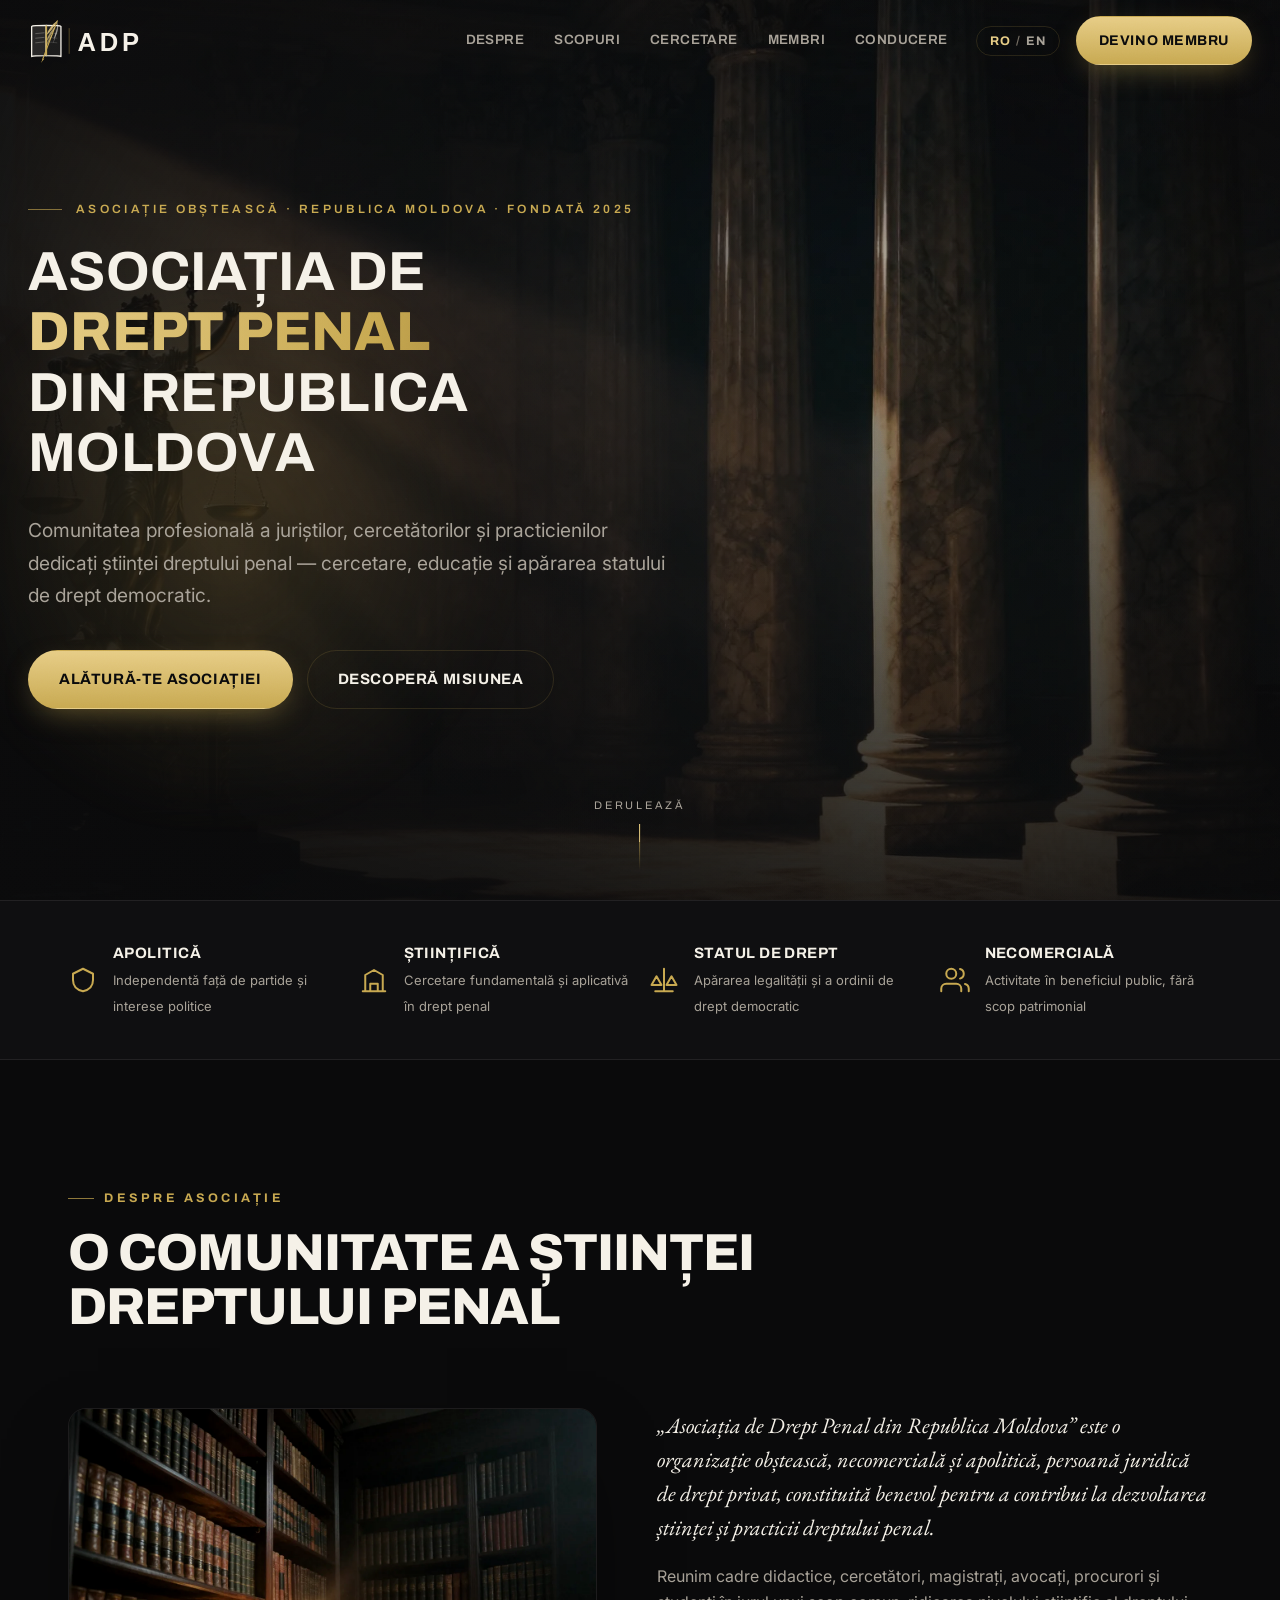
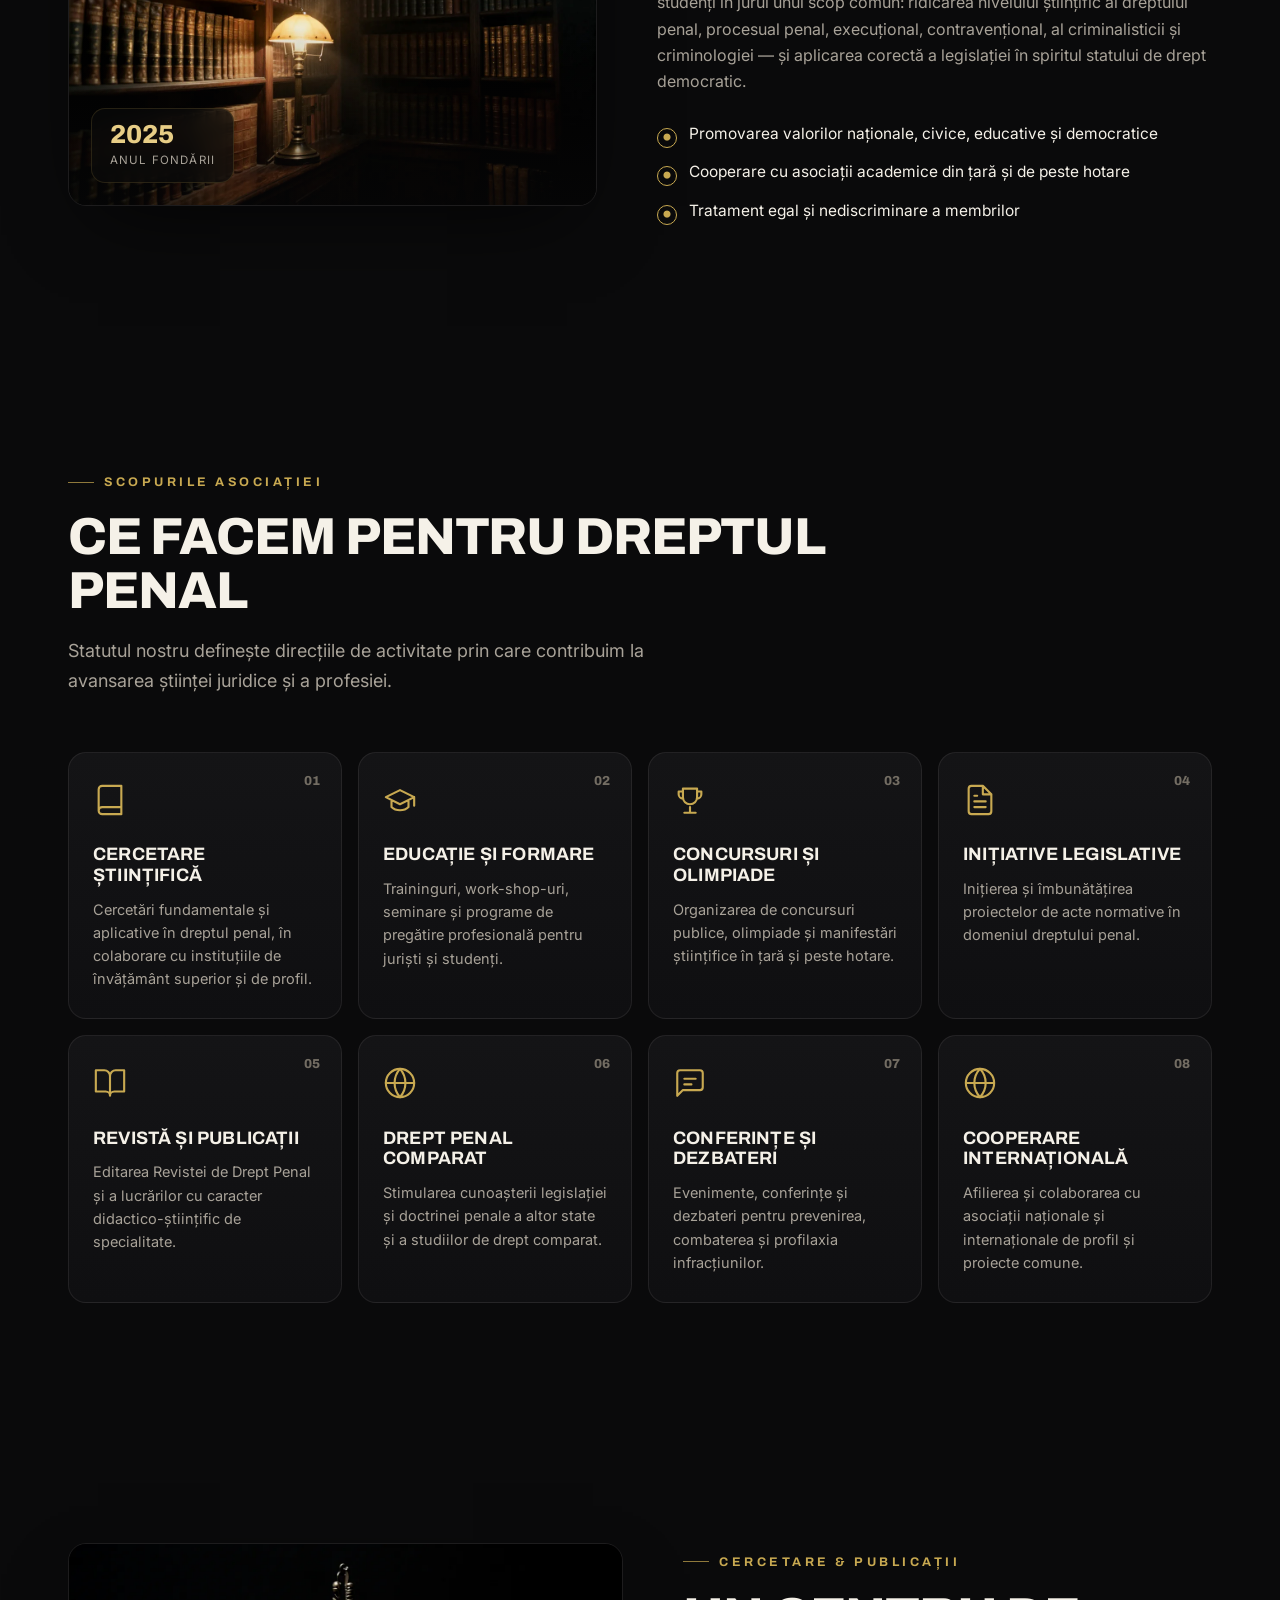
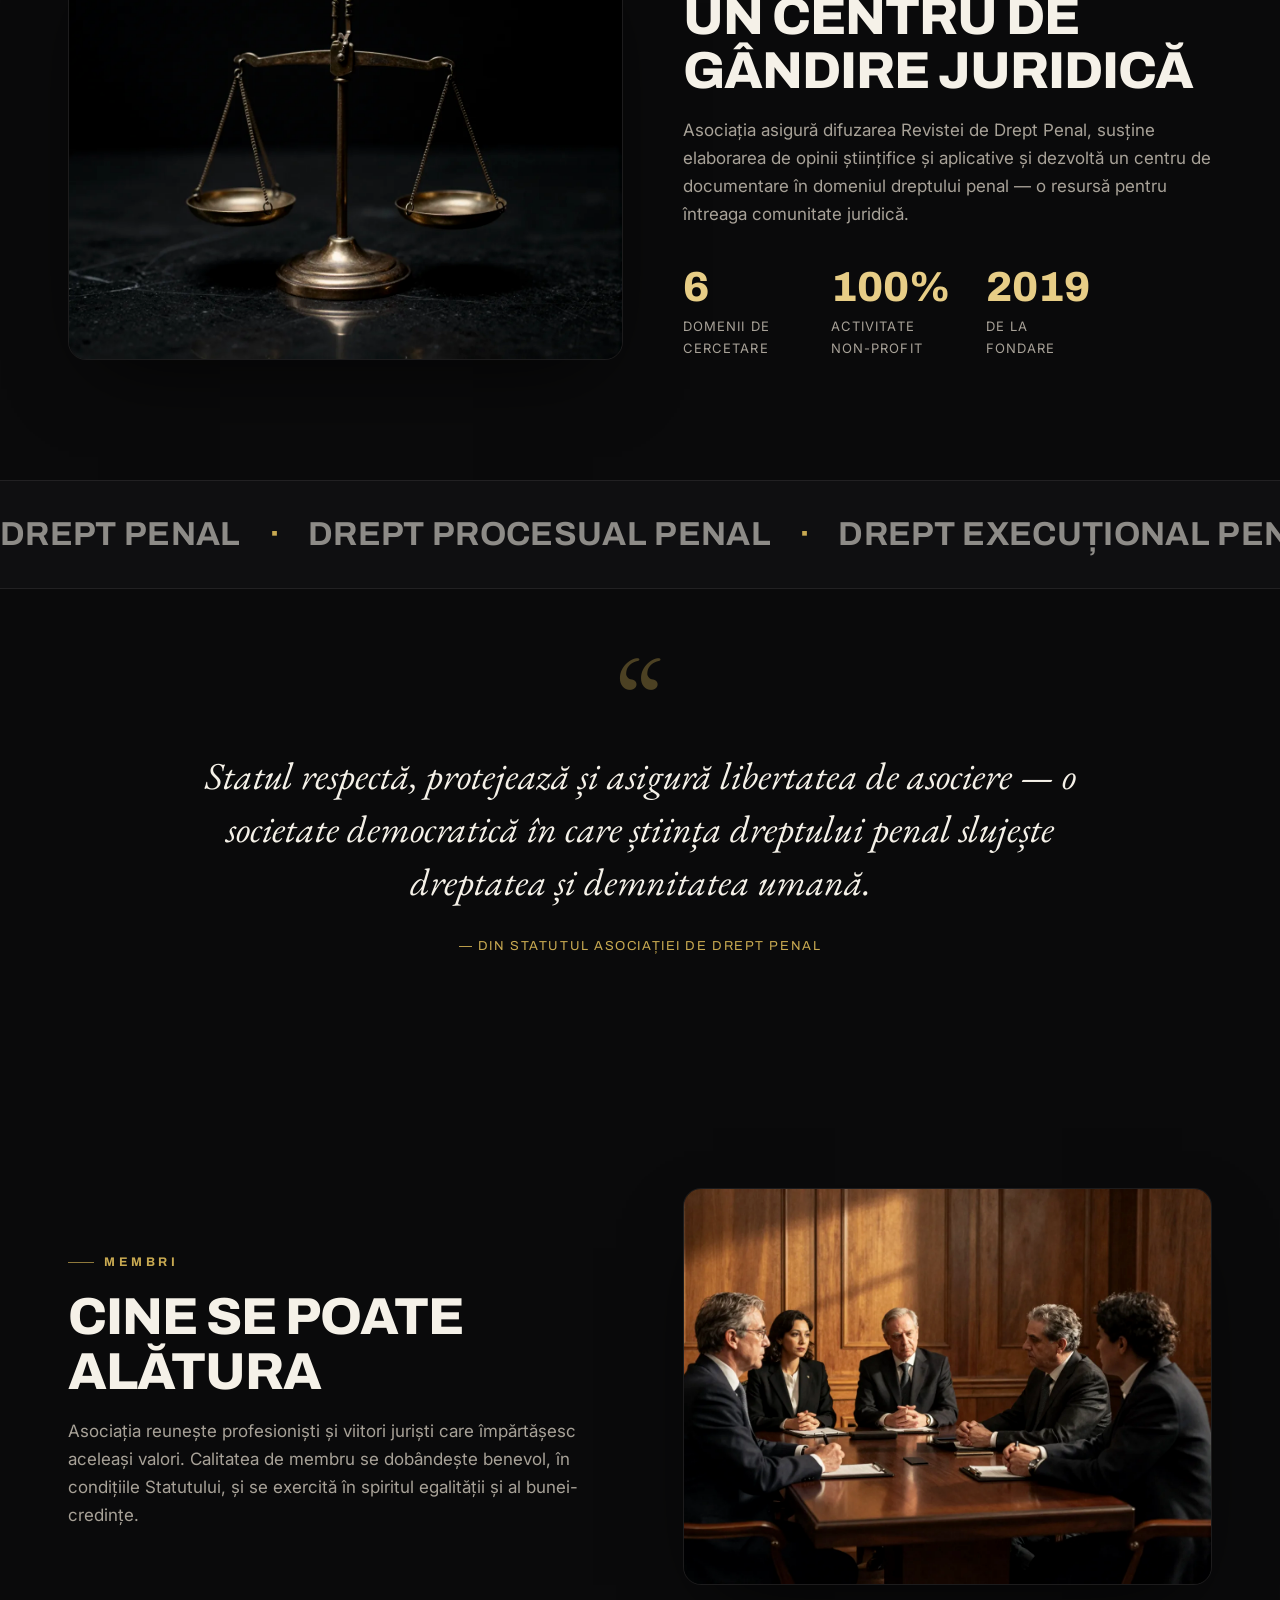
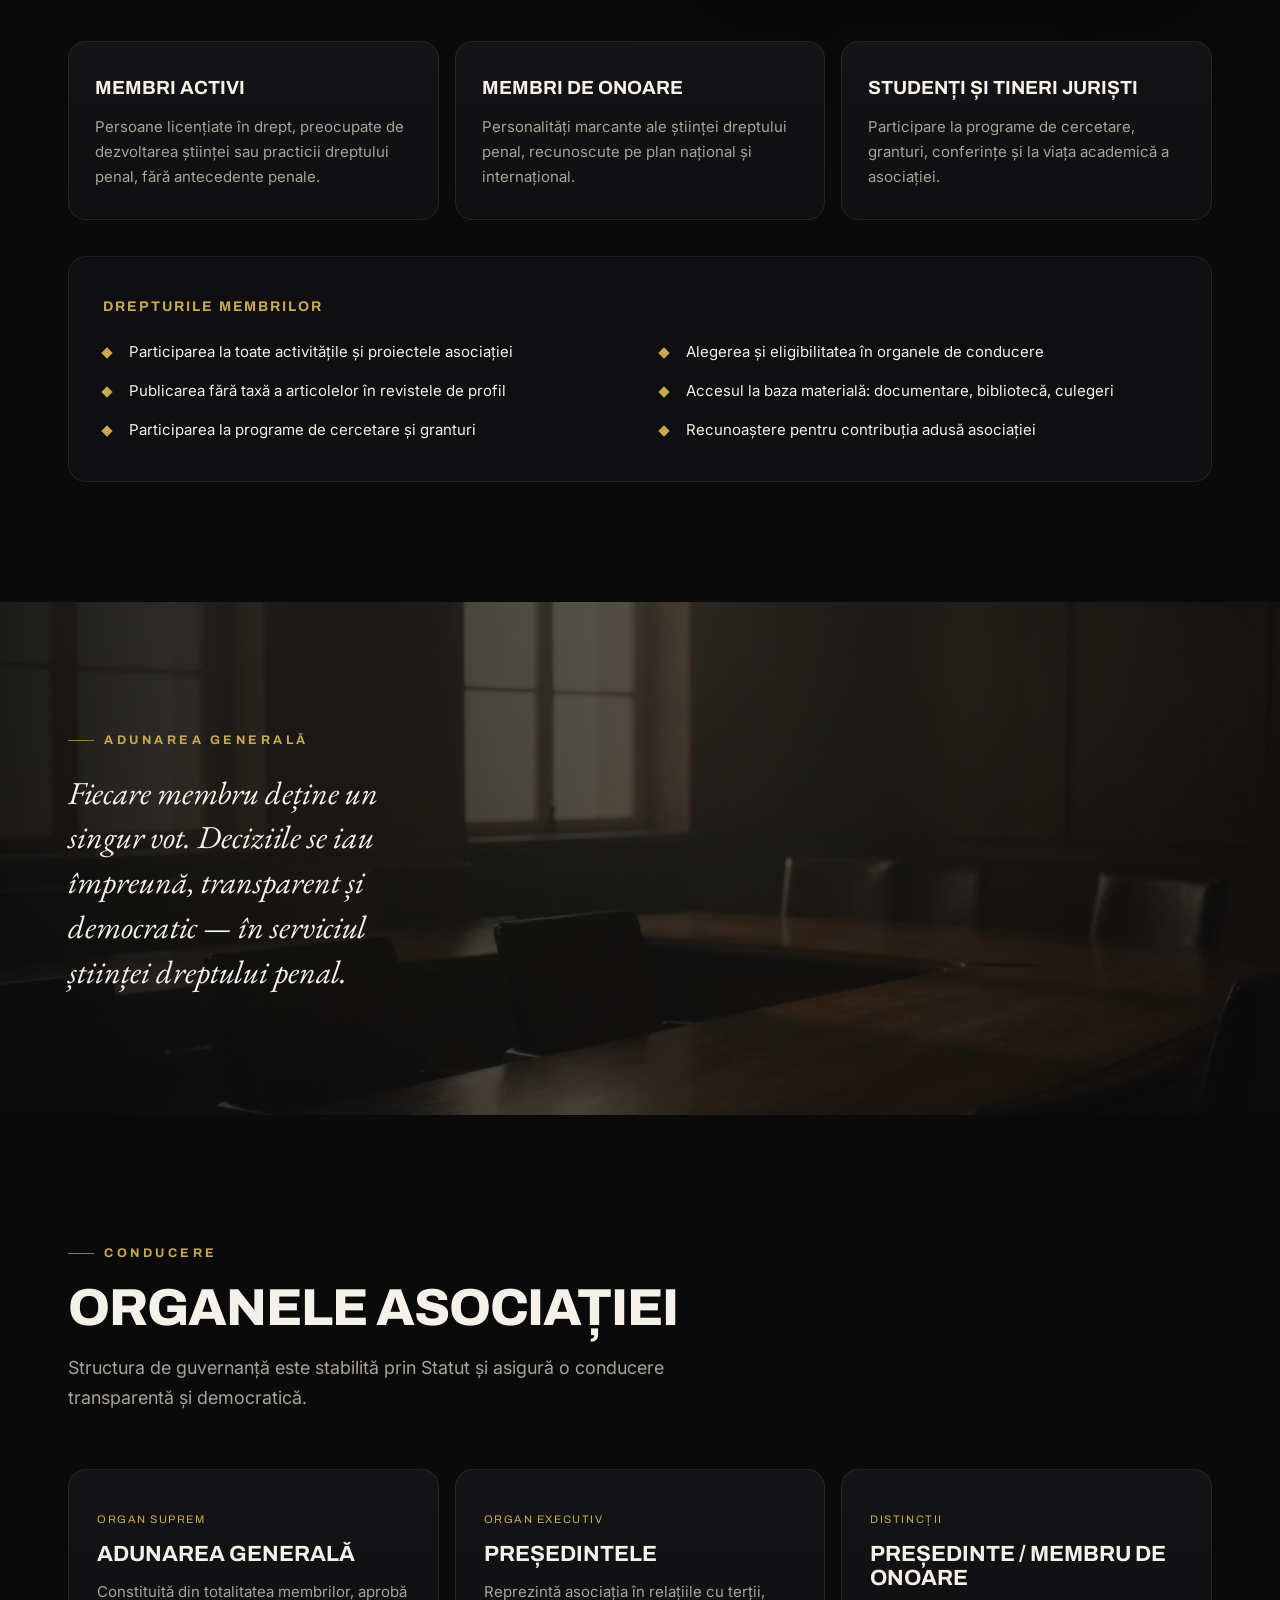
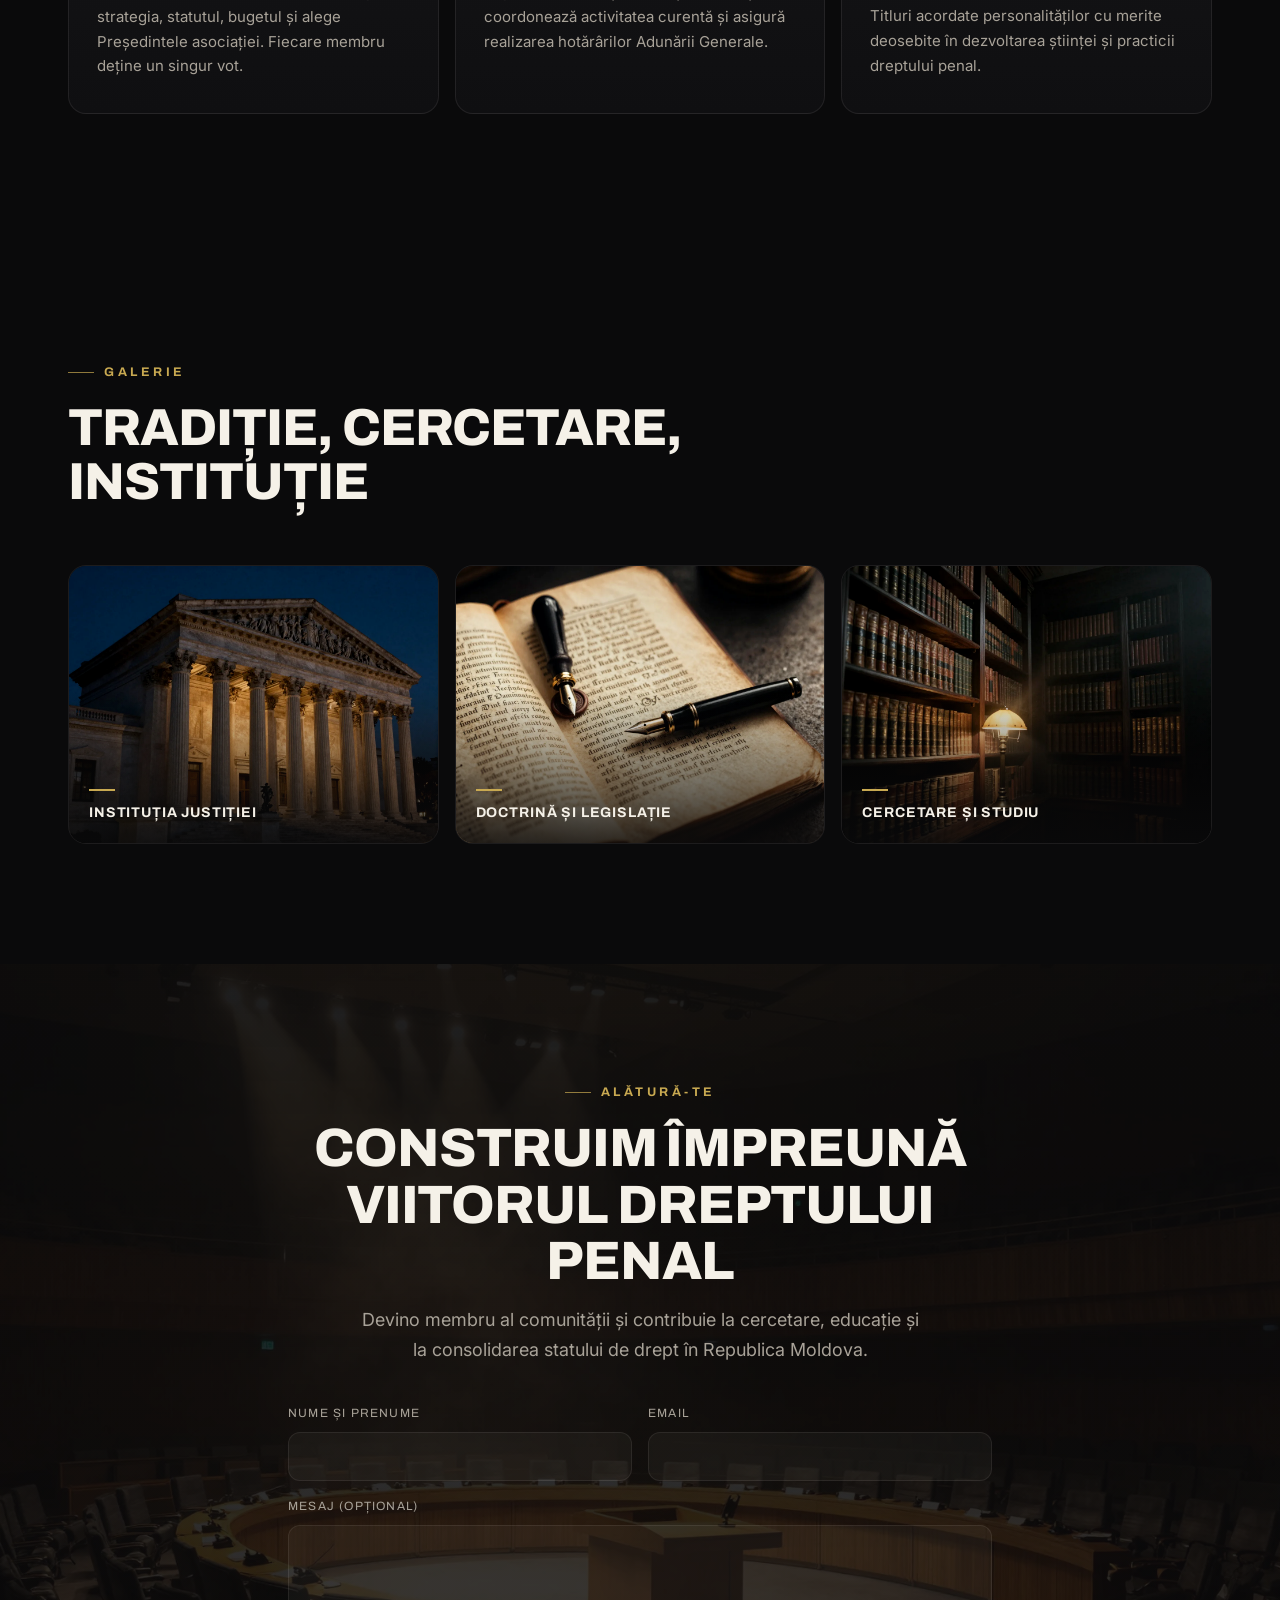
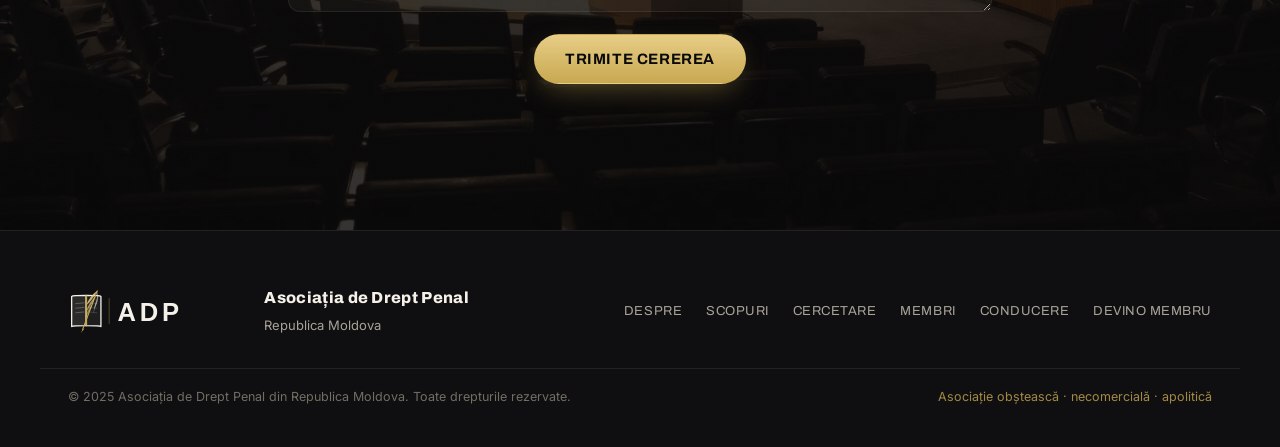
==== commit fd6285b7: "Replace PNG logo with clean SVG logomark in navbar and footer Co-Authored-By: Claude Sonnet 4.6 <nor" ====
--- a/index.html
+++ b/index.html
@@ -23,7 +23,7 @@
 <header class="nav" id="nav">
   <div class="nav__inner">
     <a class="brand" href="#top" aria-label="ADP — acasă">
-      <img src="assets/img/adp.png" alt="ADP" class="brand__logo">
+      <img src="assets/img/adp-logo.svg" alt="ADP" class="brand__logo">
     </a>
     <nav class="nav__links" aria-label="Navigare principală">
       <a href="#despre" data-i18n="nav.about">Despre</a>
@@ -50,7 +50,6 @@
   <div class="hero__veil"></div>
   <div class="hero__glow"></div>
   <div class="hero__content">
-    <img src="assets/img/adp.png" alt="ADP" class="hero__logo">
     <p class="kicker reveal" data-i18n="hero.kicker">Asociație obștească · Republica Moldova · Fondată 2025</p>
     <h1 class="hero__title reveal">
       <span data-i18n="hero.t1">Asociația de</span>
@@ -332,7 +331,7 @@
 <footer class="footer">
   <div class="footer__inner">
     <div class="footer__brand">
-      <img src="assets/img/adp.png" alt="ADP" class="footer__logo">
+      <img src="assets/img/adp-logo.svg" alt="ADP" class="footer__logo">
       <div>
         <b>Asociația de Drept Penal</b>
         <span data-i18n="footer.loc">Republica Moldova</span>
--- a/assets/css/styles.css
+++ b/assets/css/styles.css
@@ -90,9 +90,8 @@
 .nav.scrolled::after{border-color:var(--line-soft)}
 .nav__inner{max-width:1320px;margin:0 auto;padding:16px 28px;display:flex;align-items:center;gap:28px}
 .brand{display:flex;align-items:center;gap:12px;color:var(--ink)}
-.brand__logo{height:48px;width:auto;display:block;mix-blend-mode:screen}
-.hero__logo{height:120px;width:auto;display:block;margin-bottom:24px;mix-blend-mode:screen;filter:drop-shadow(0 4px 24px rgba(0,0,0,.45))}
-.footer__logo{height:52px;width:auto;display:block;mix-blend-mode:screen}
+.brand__logo{height:44px;width:auto;display:block}
+.footer__logo{height:44px;width:auto;display:block}
 .brand__mark{color:var(--gold);display:grid;place-items:center}
 .brand__text{display:flex;flex-direction:column;line-height:1.05}
 .brand__text b{font-family:var(--font-display);font-weight:800;letter-spacing:.18em;font-size:18px}
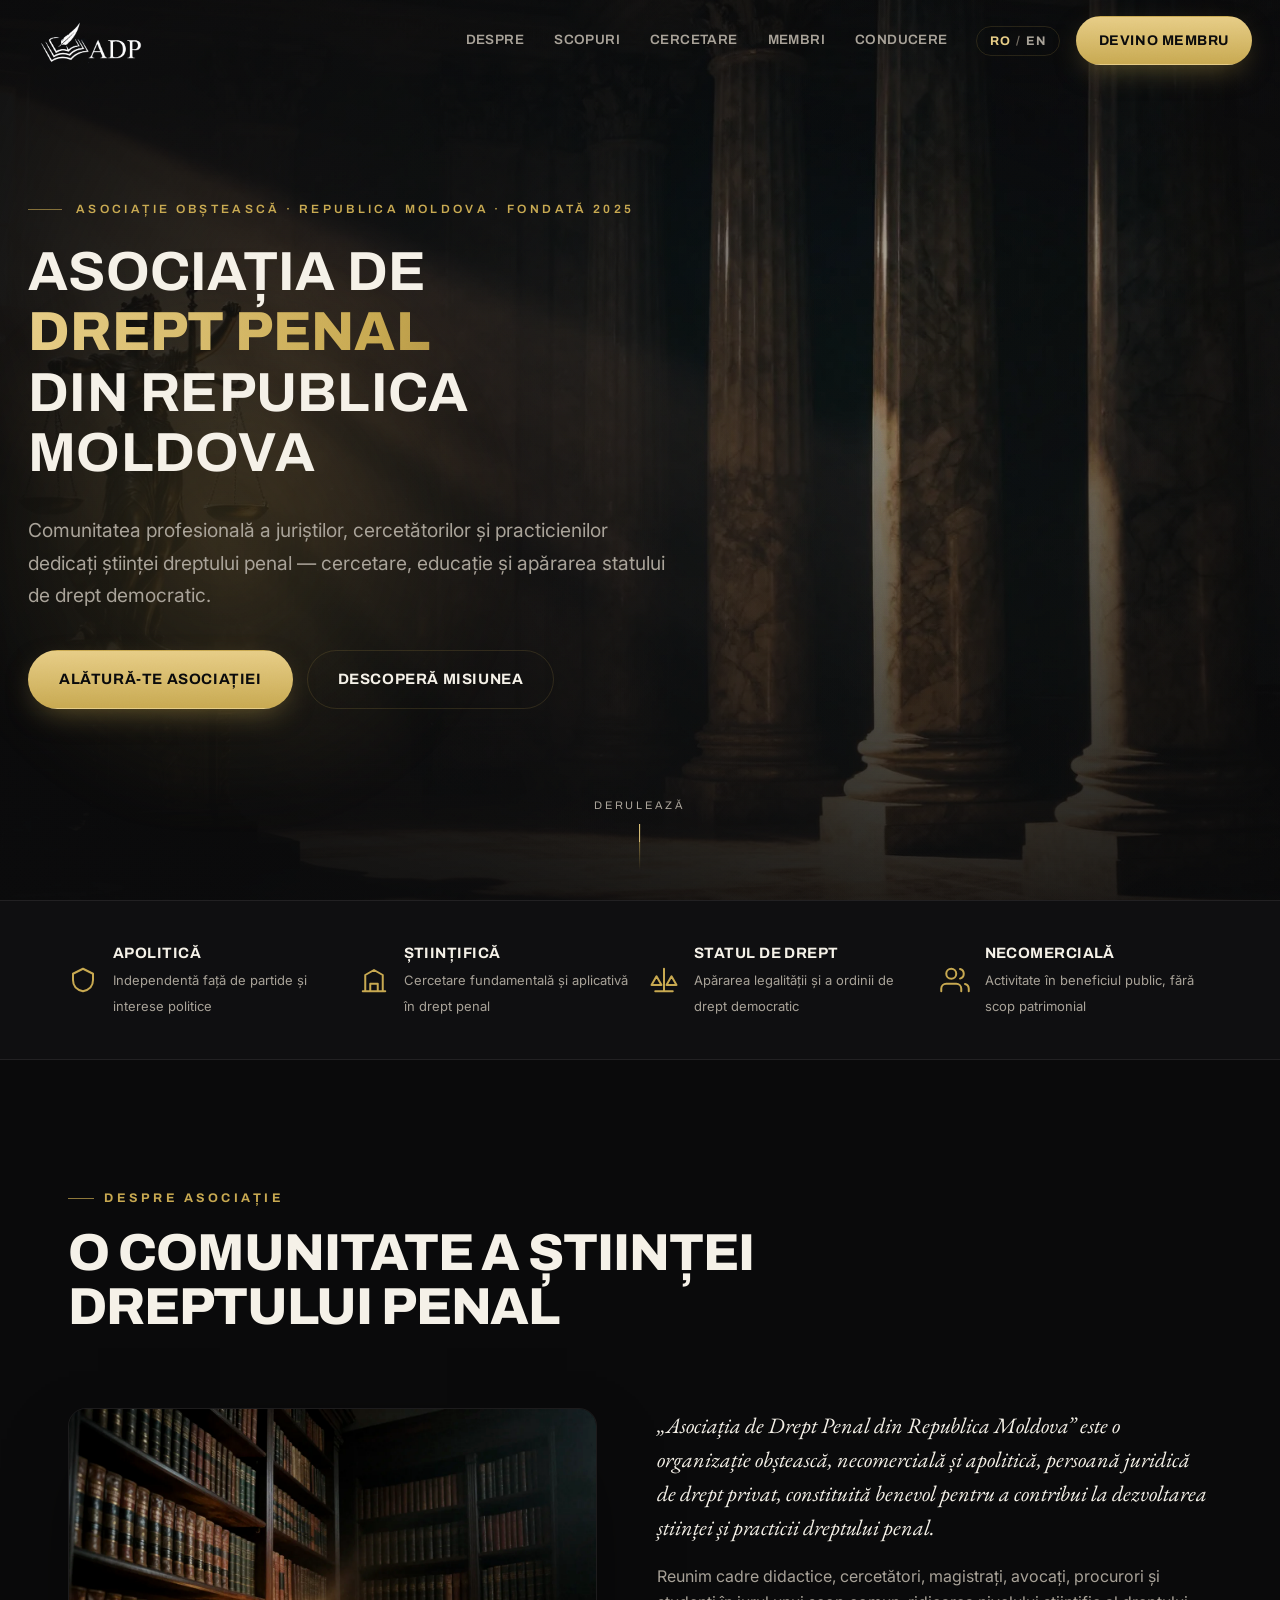
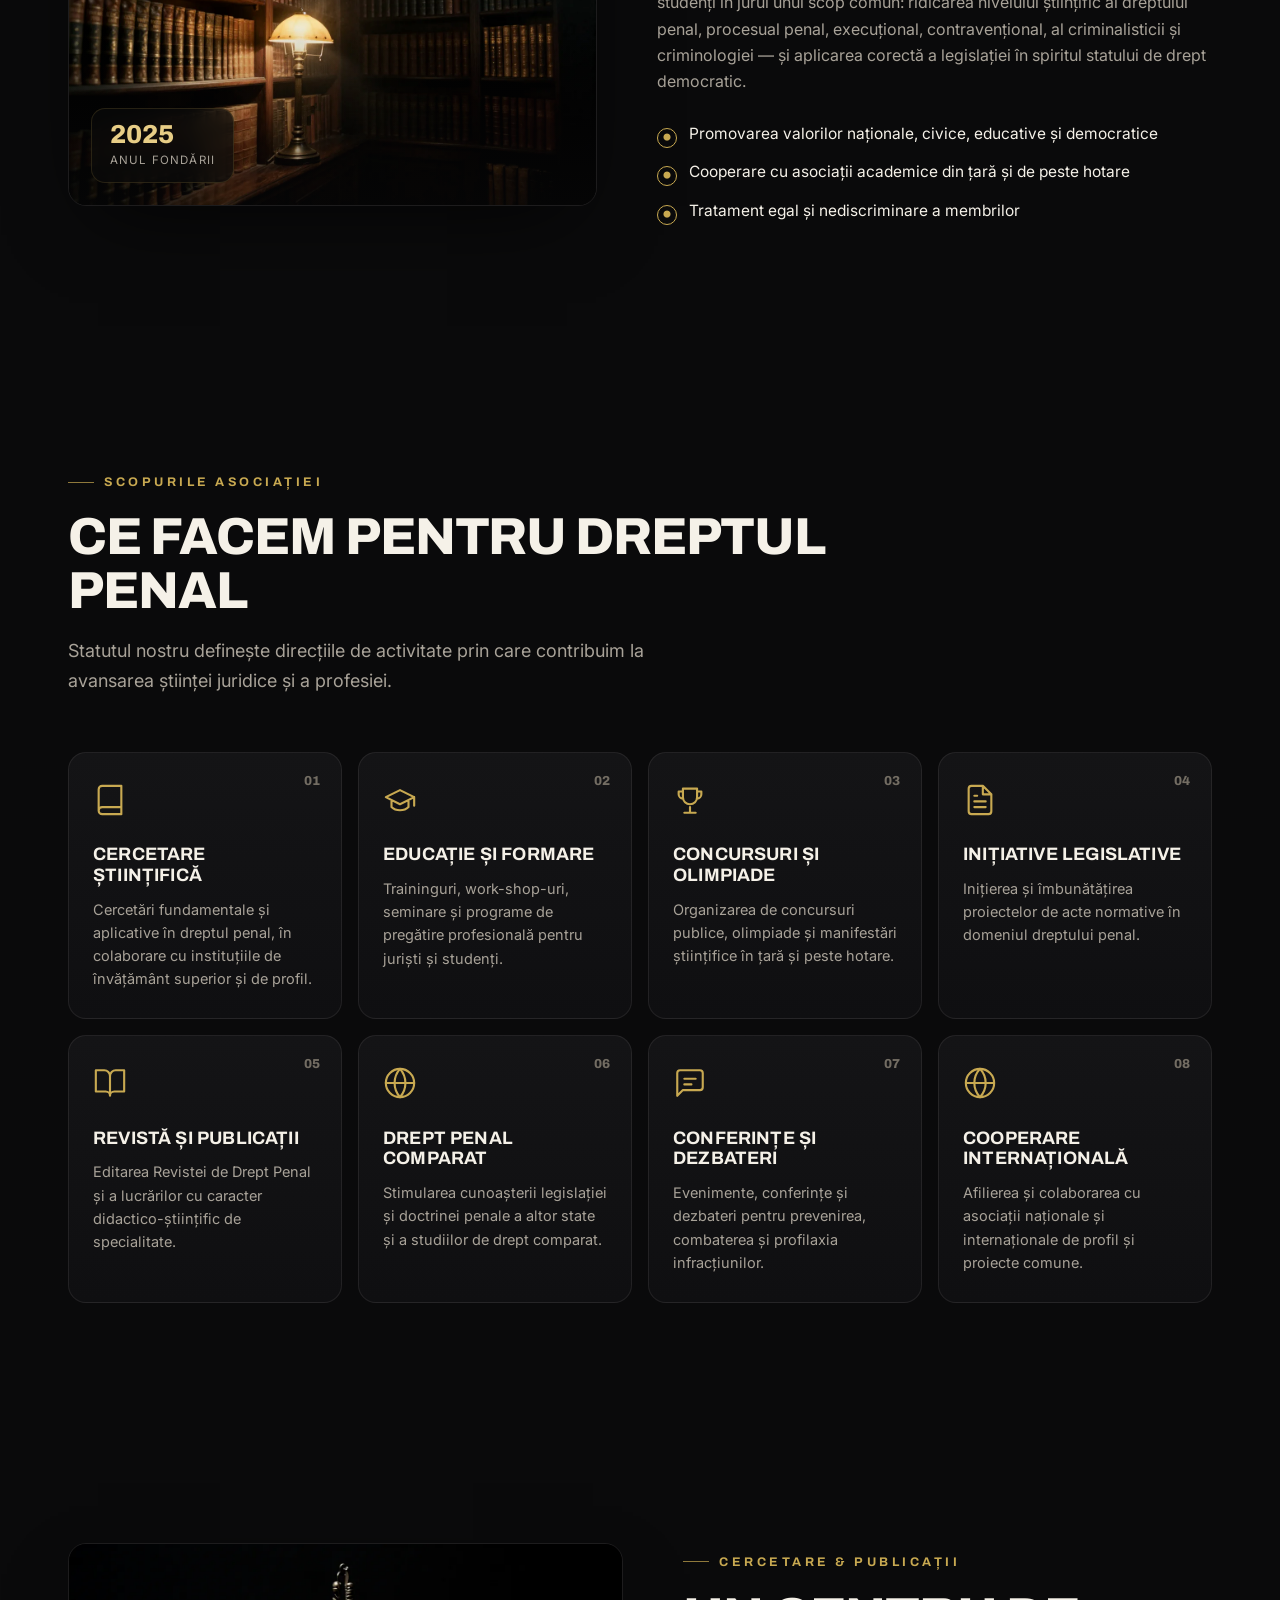
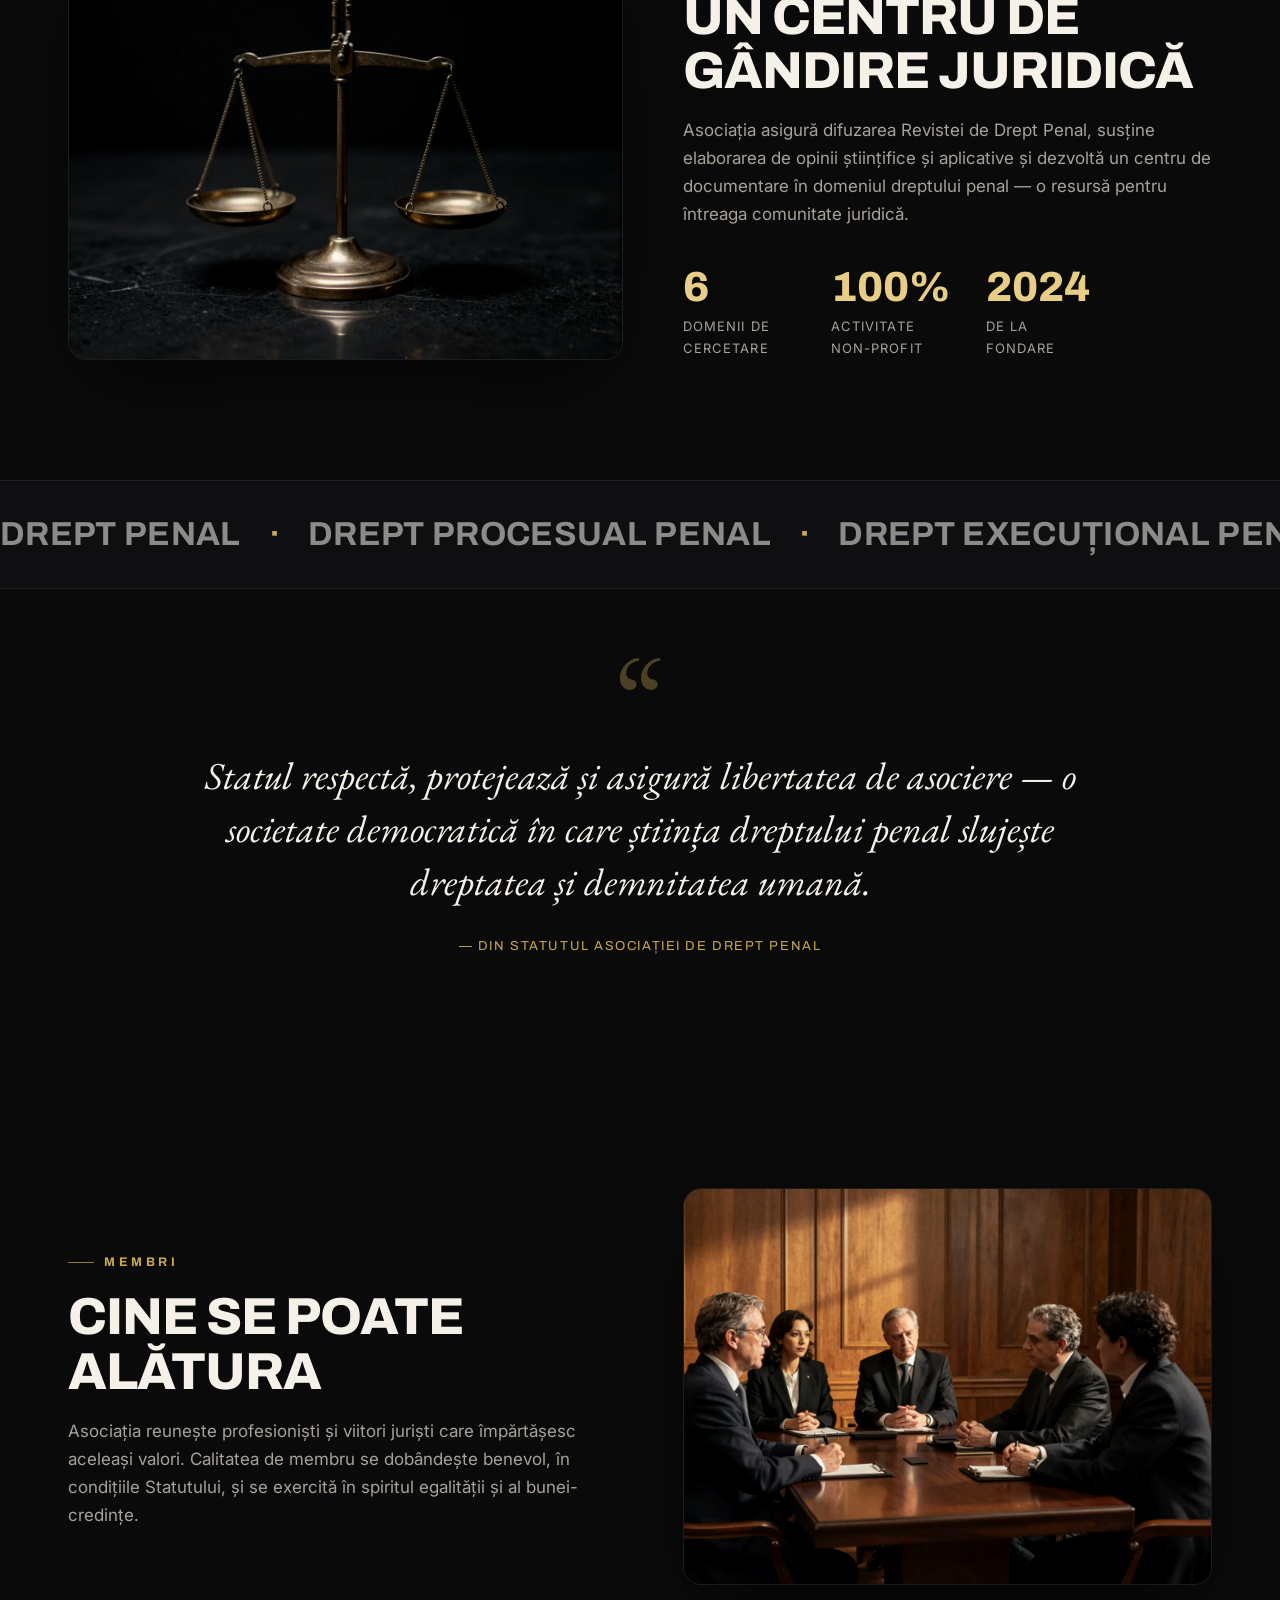
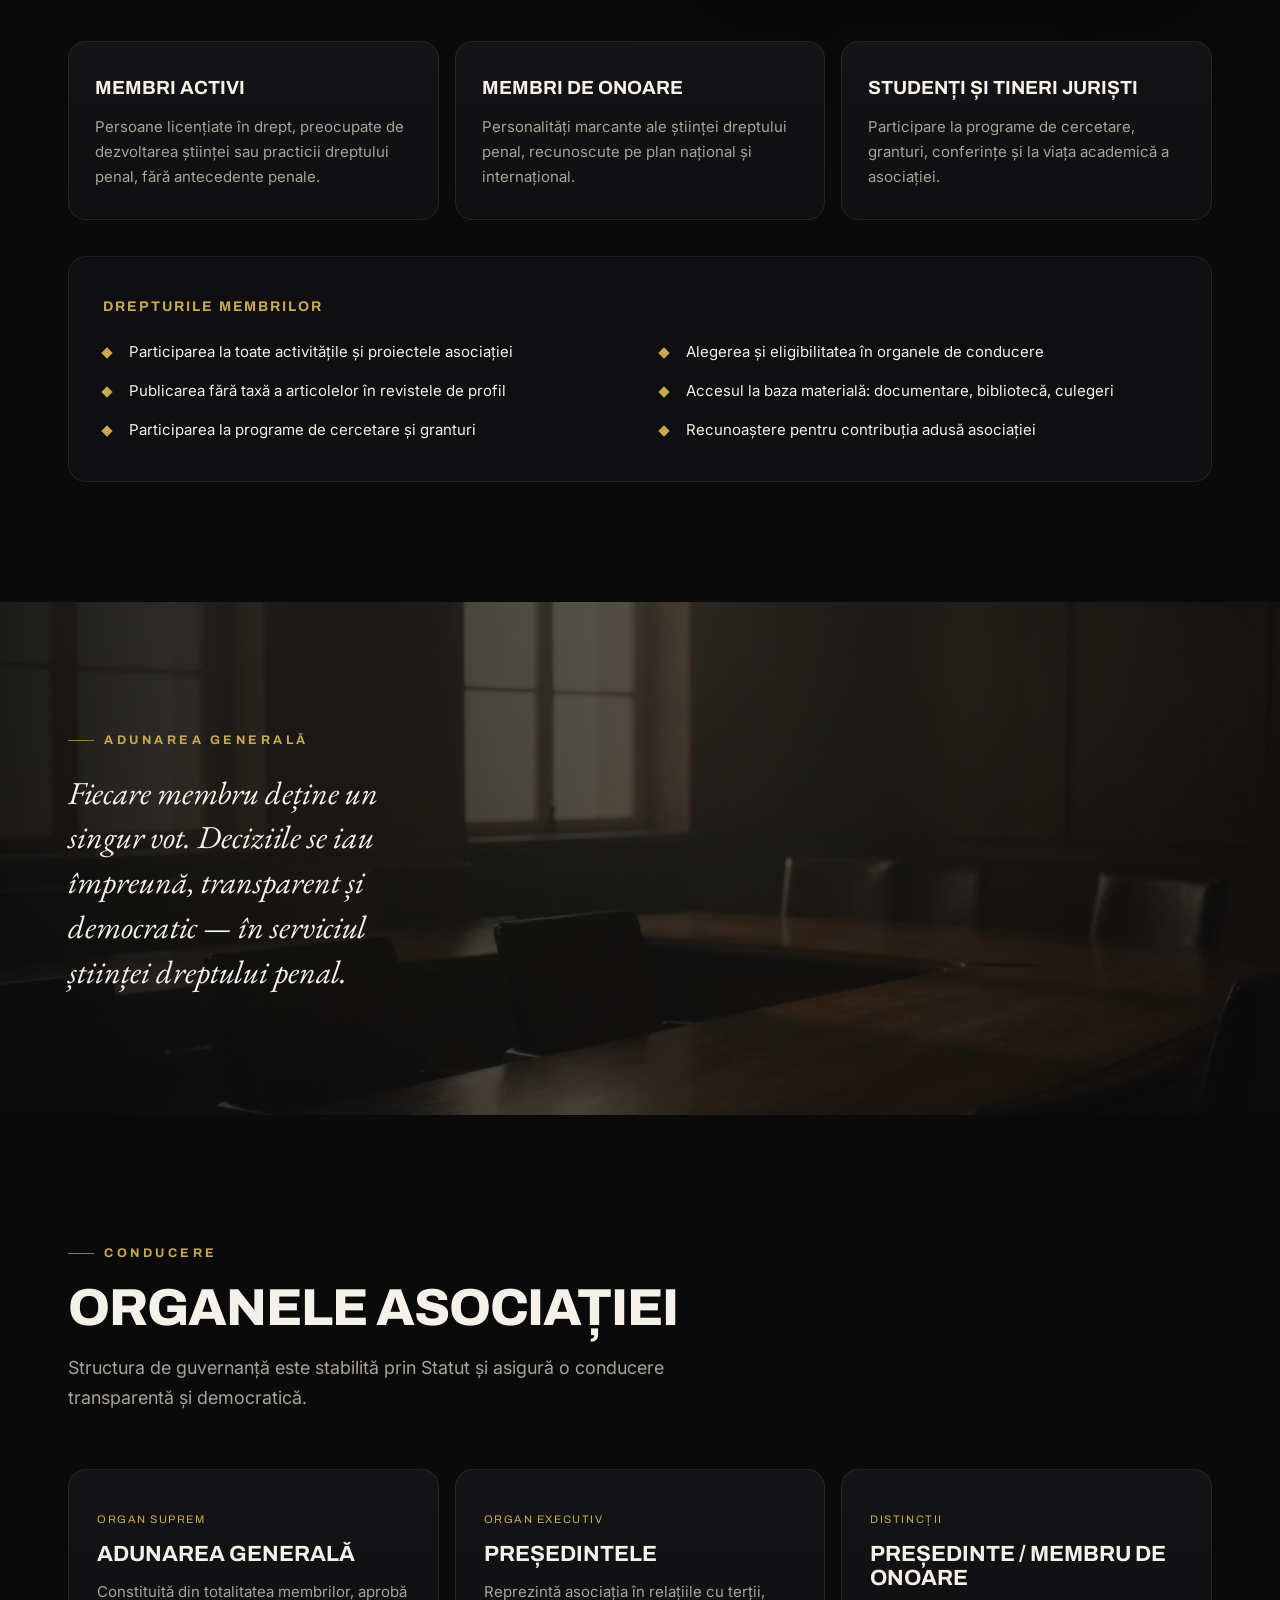
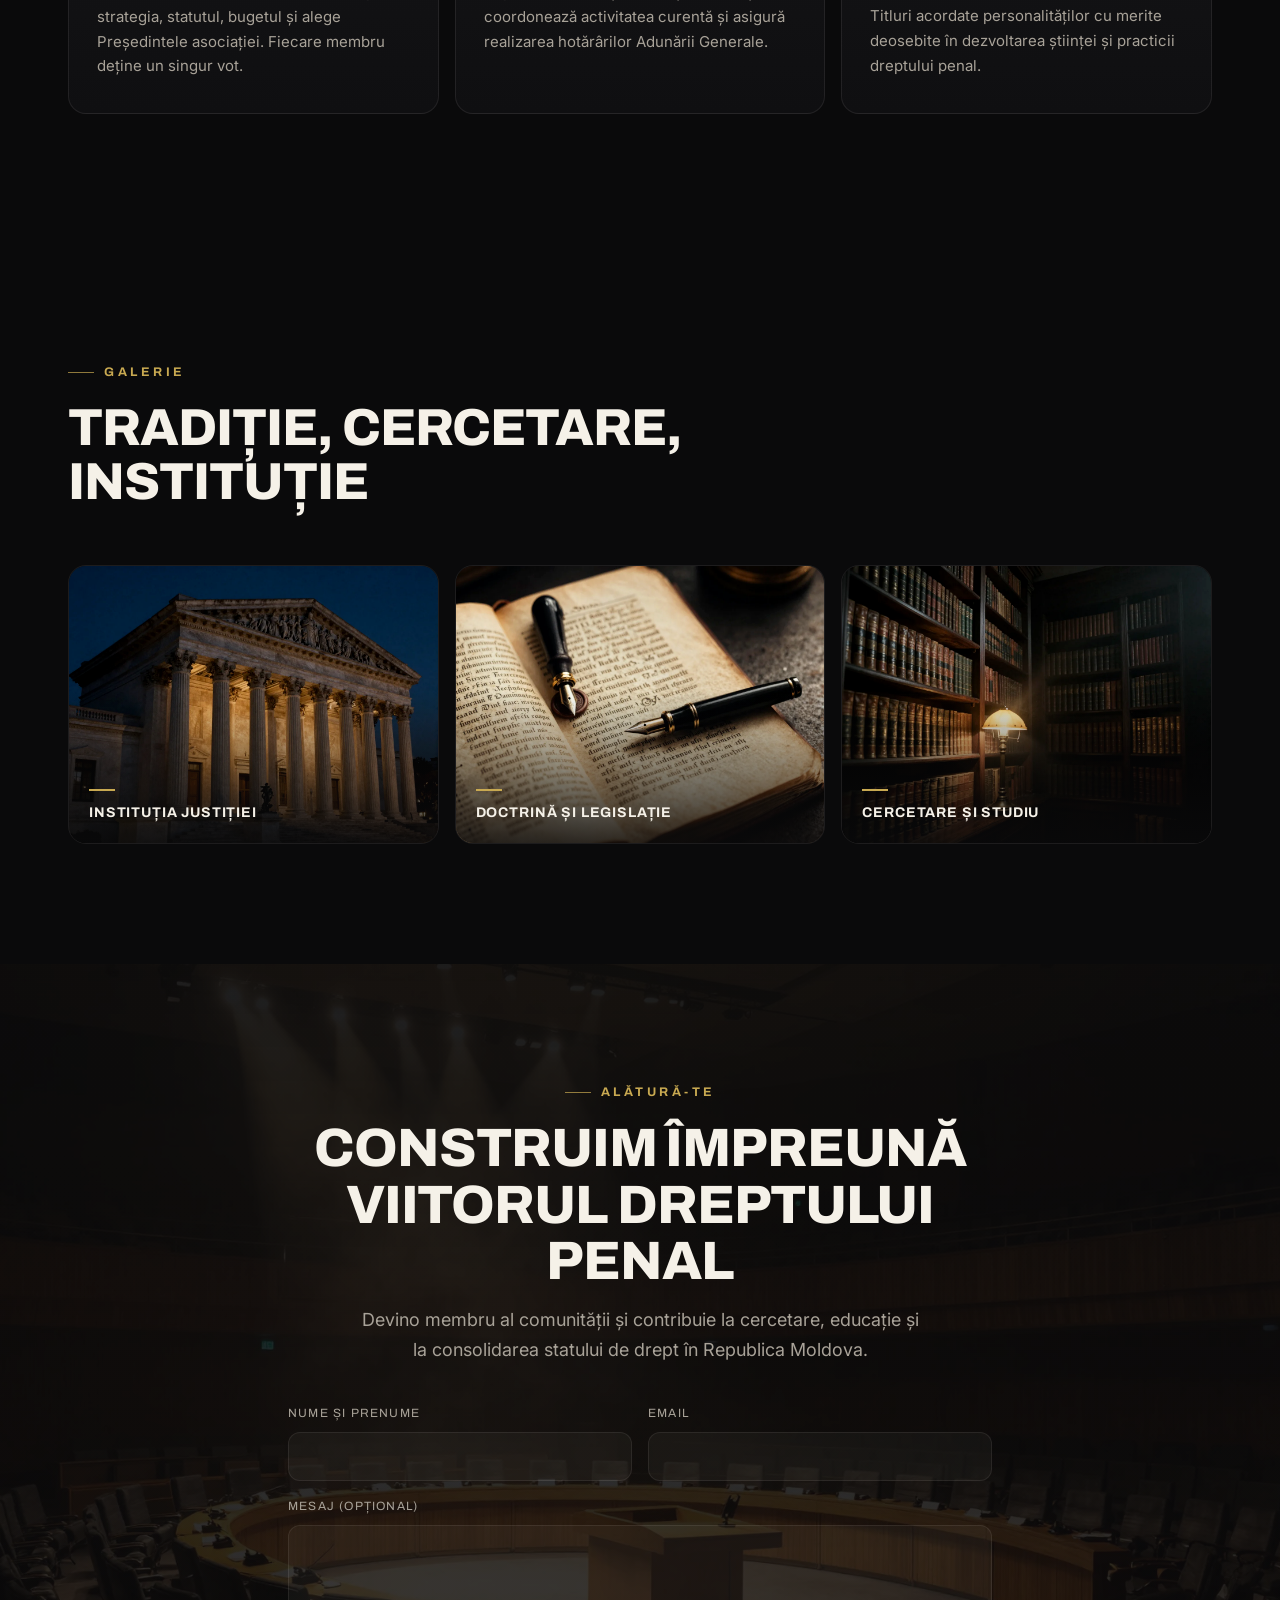
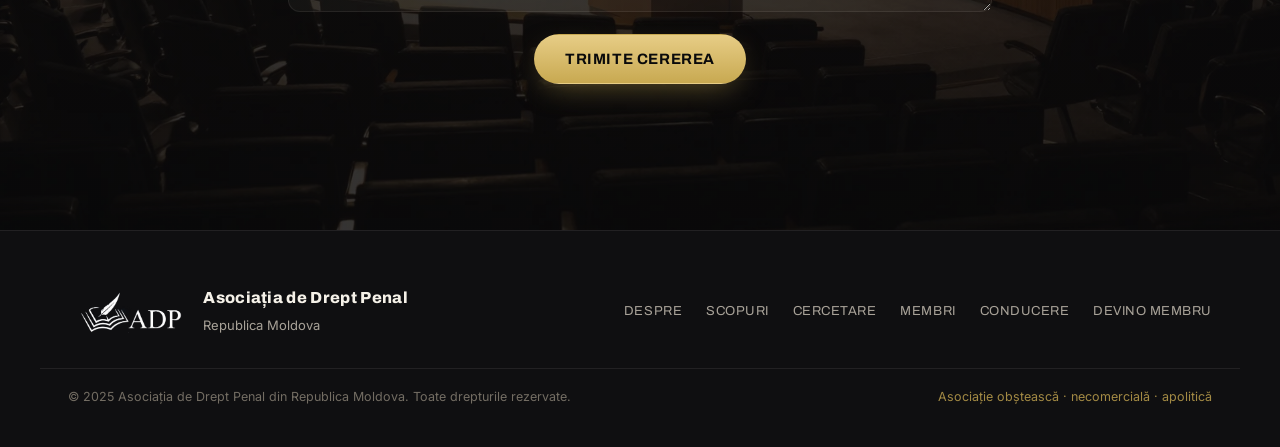
==== commit ce6be469: "Use original logo illustration with transparent background Co-Authored-By: Claude Sonnet 4.6 <norepl" ====
--- a/index.html
+++ b/index.html
@@ -23,7 +23,7 @@
 <header class="nav" id="nav">
   <div class="nav__inner">
     <a class="brand" href="#top" aria-label="ADP — acasă">
-      <img src="assets/img/adp-logo.svg" alt="ADP" class="brand__logo">
+      <img src="assets/img/adp-transparent.png" alt="ADP" class="brand__logo">
     </a>
     <nav class="nav__links" aria-label="Navigare principală">
       <a href="#despre" data-i18n="nav.about">Despre</a>
@@ -331,7 +331,7 @@
 <footer class="footer">
   <div class="footer__inner">
     <div class="footer__brand">
-      <img src="assets/img/adp-logo.svg" alt="ADP" class="footer__logo">
+      <img src="assets/img/adp-transparent.png" alt="ADP" class="footer__logo">
       <div>
         <b>Asociația de Drept Penal</b>
         <span data-i18n="footer.loc">Republica Moldova</span>
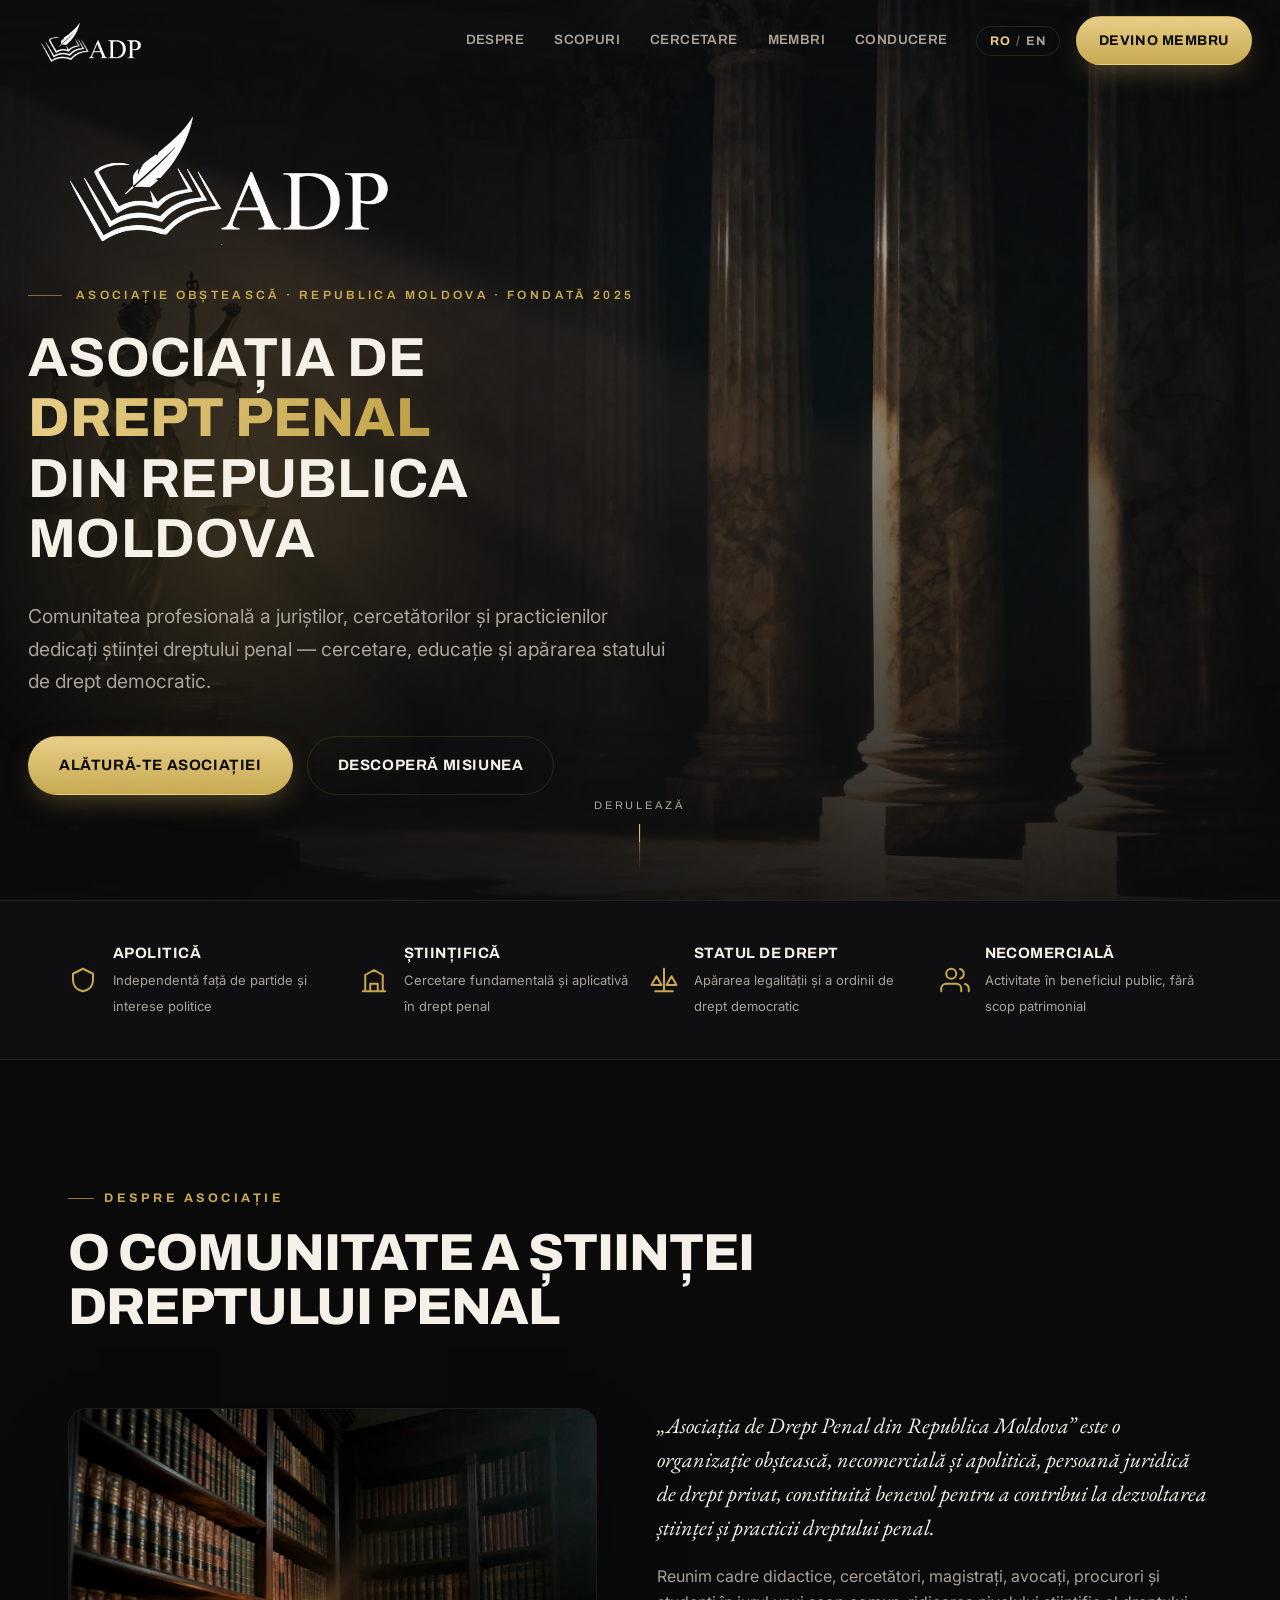
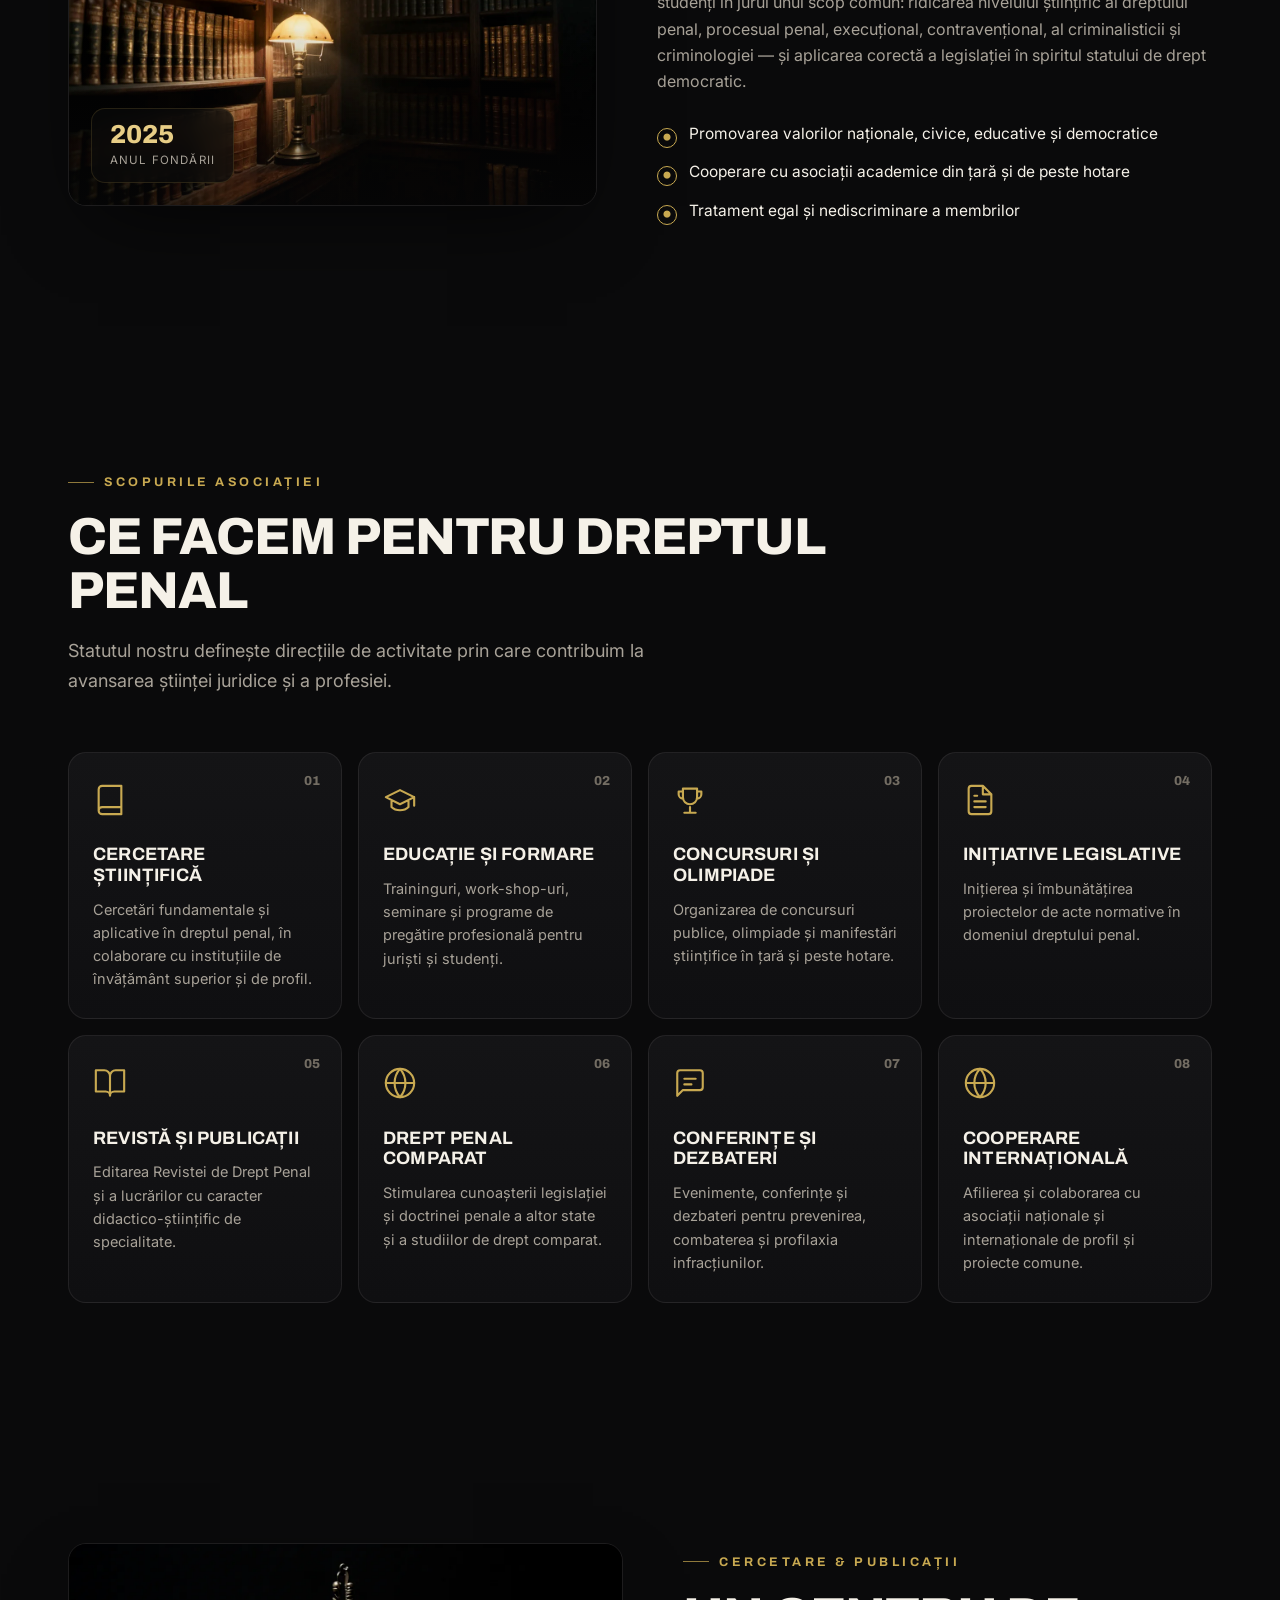
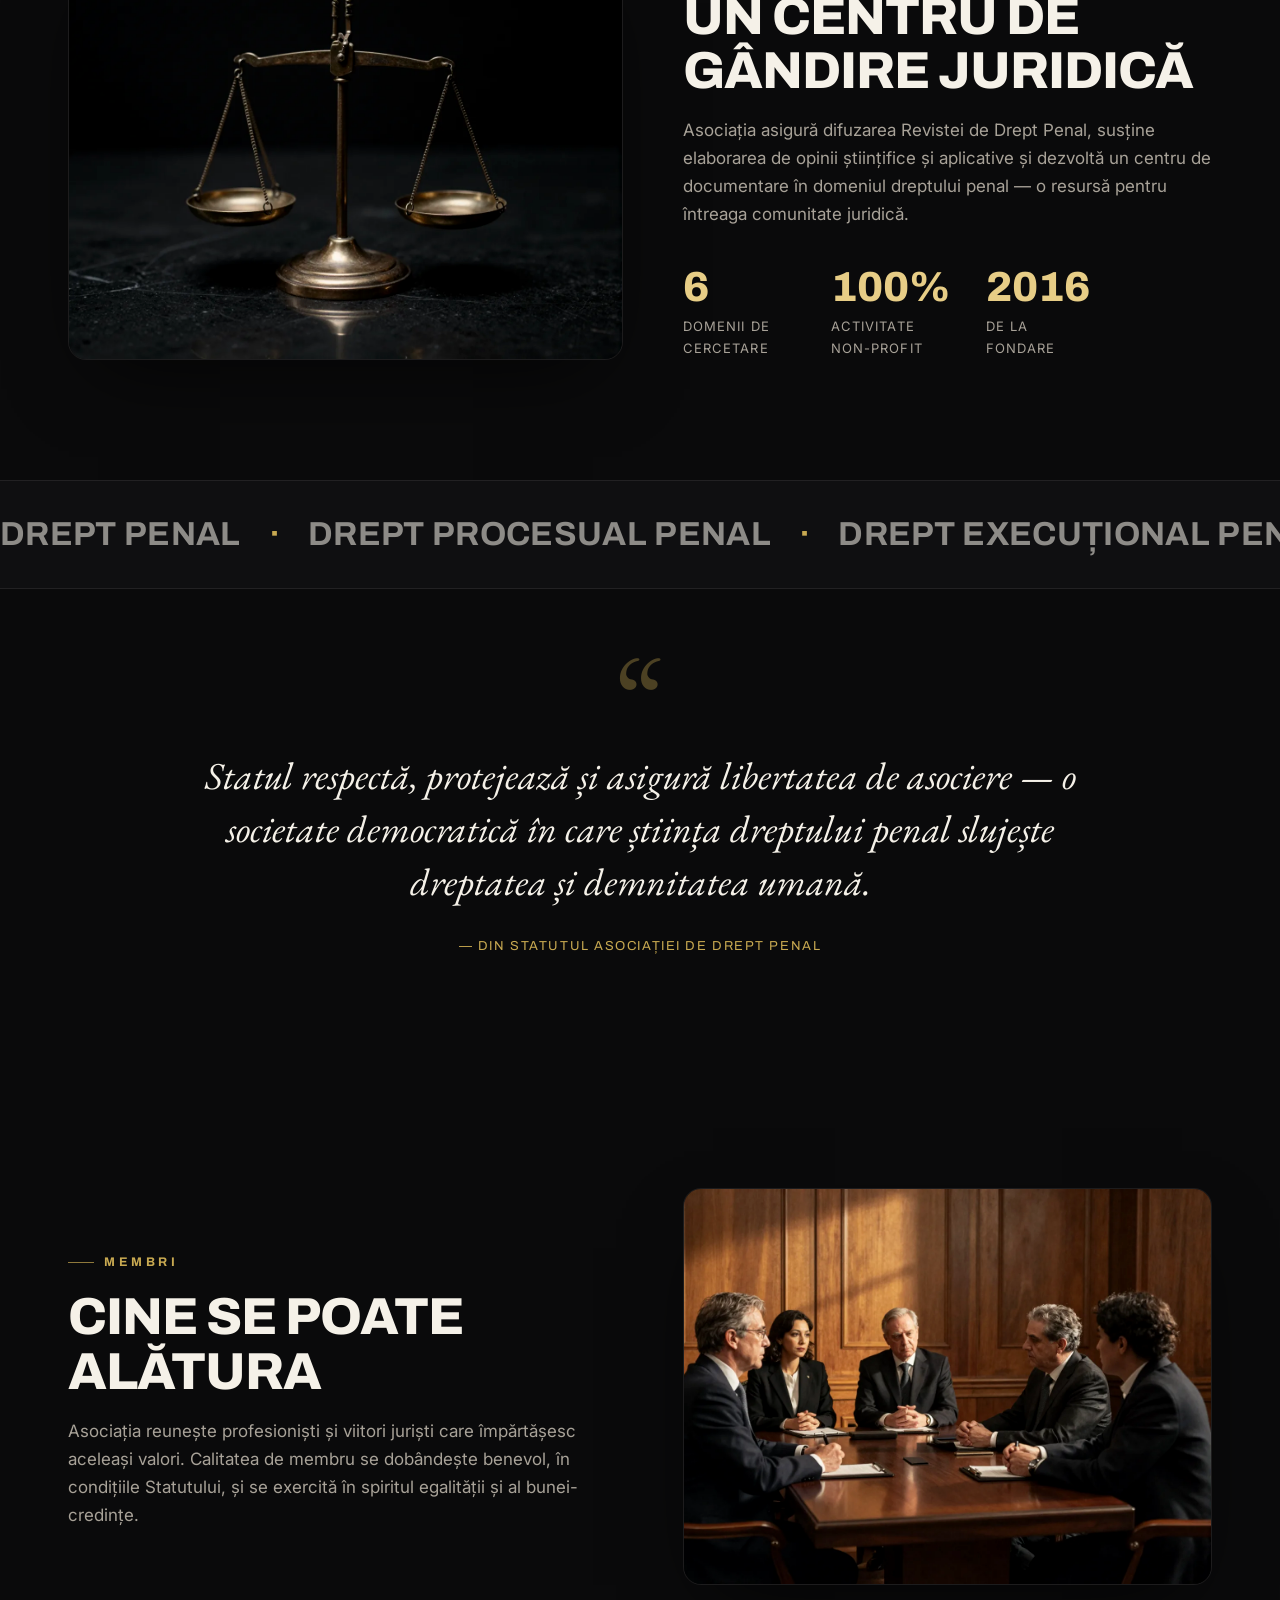
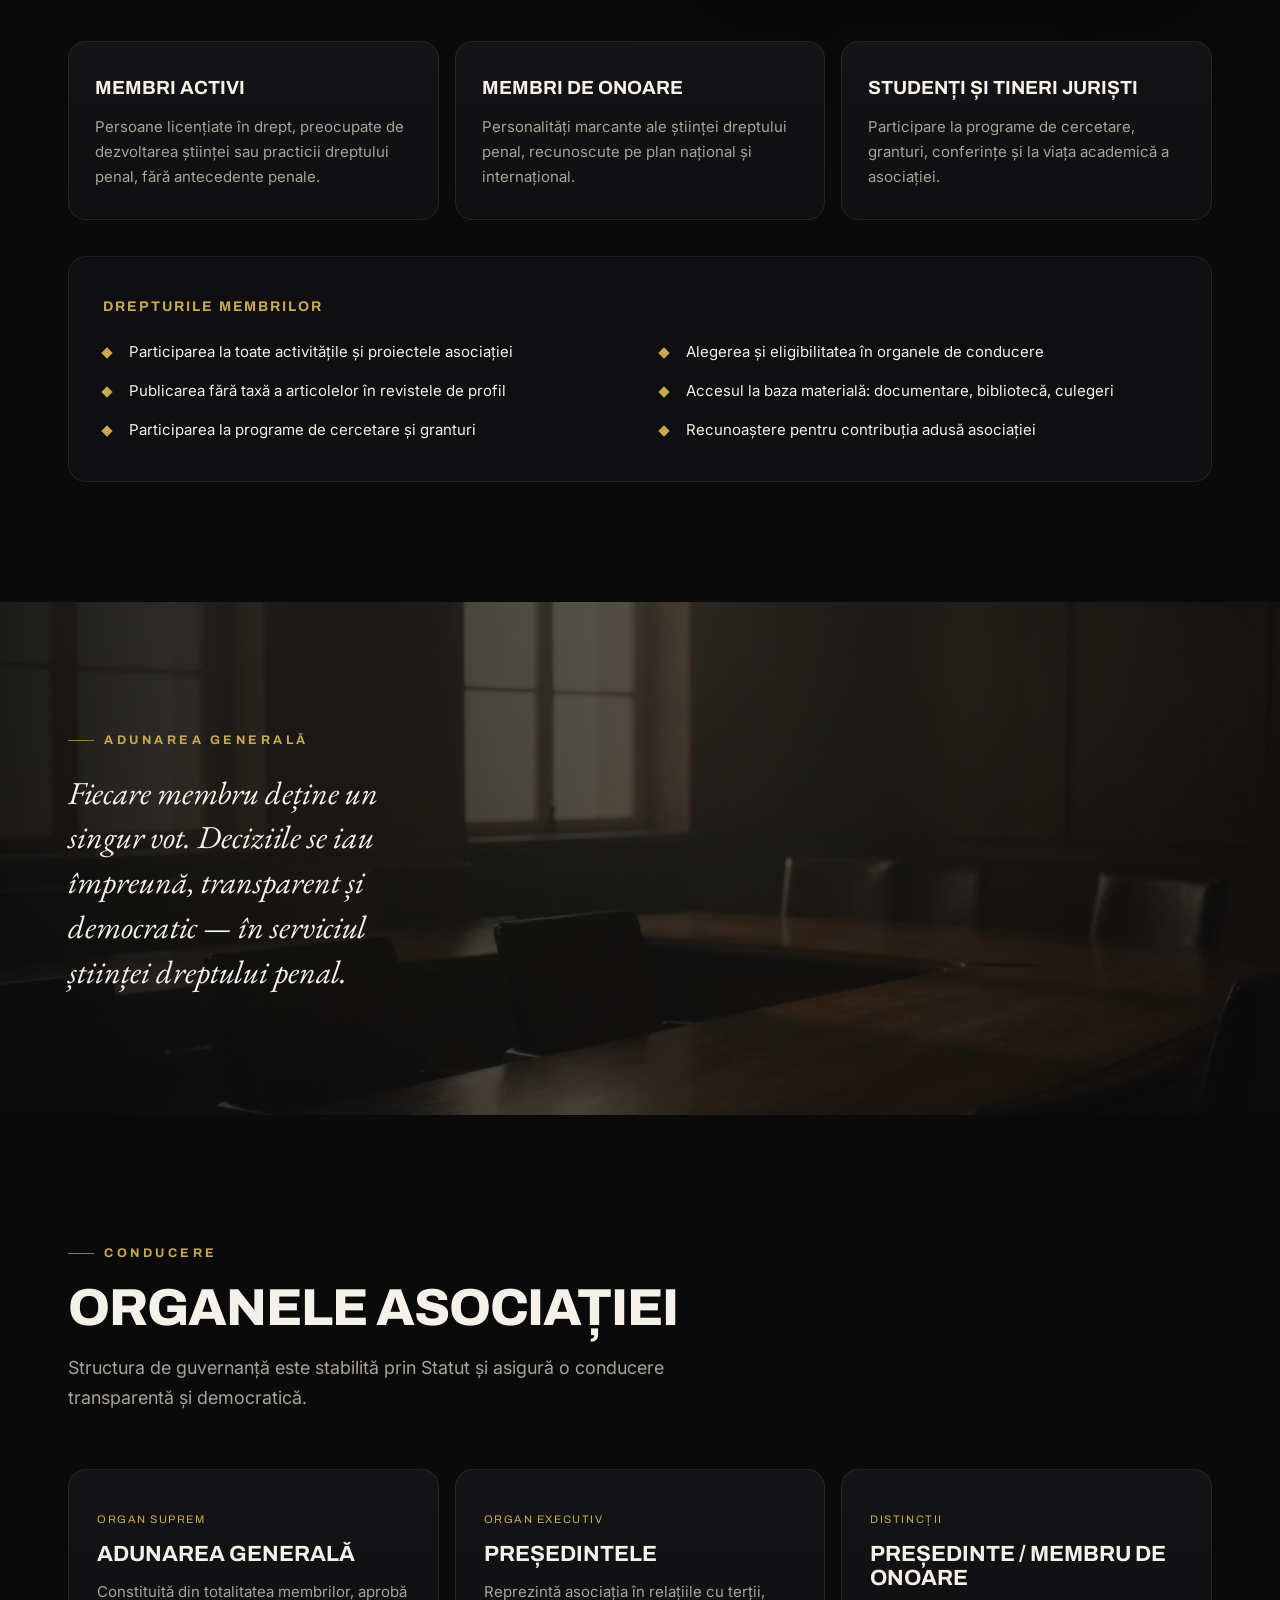
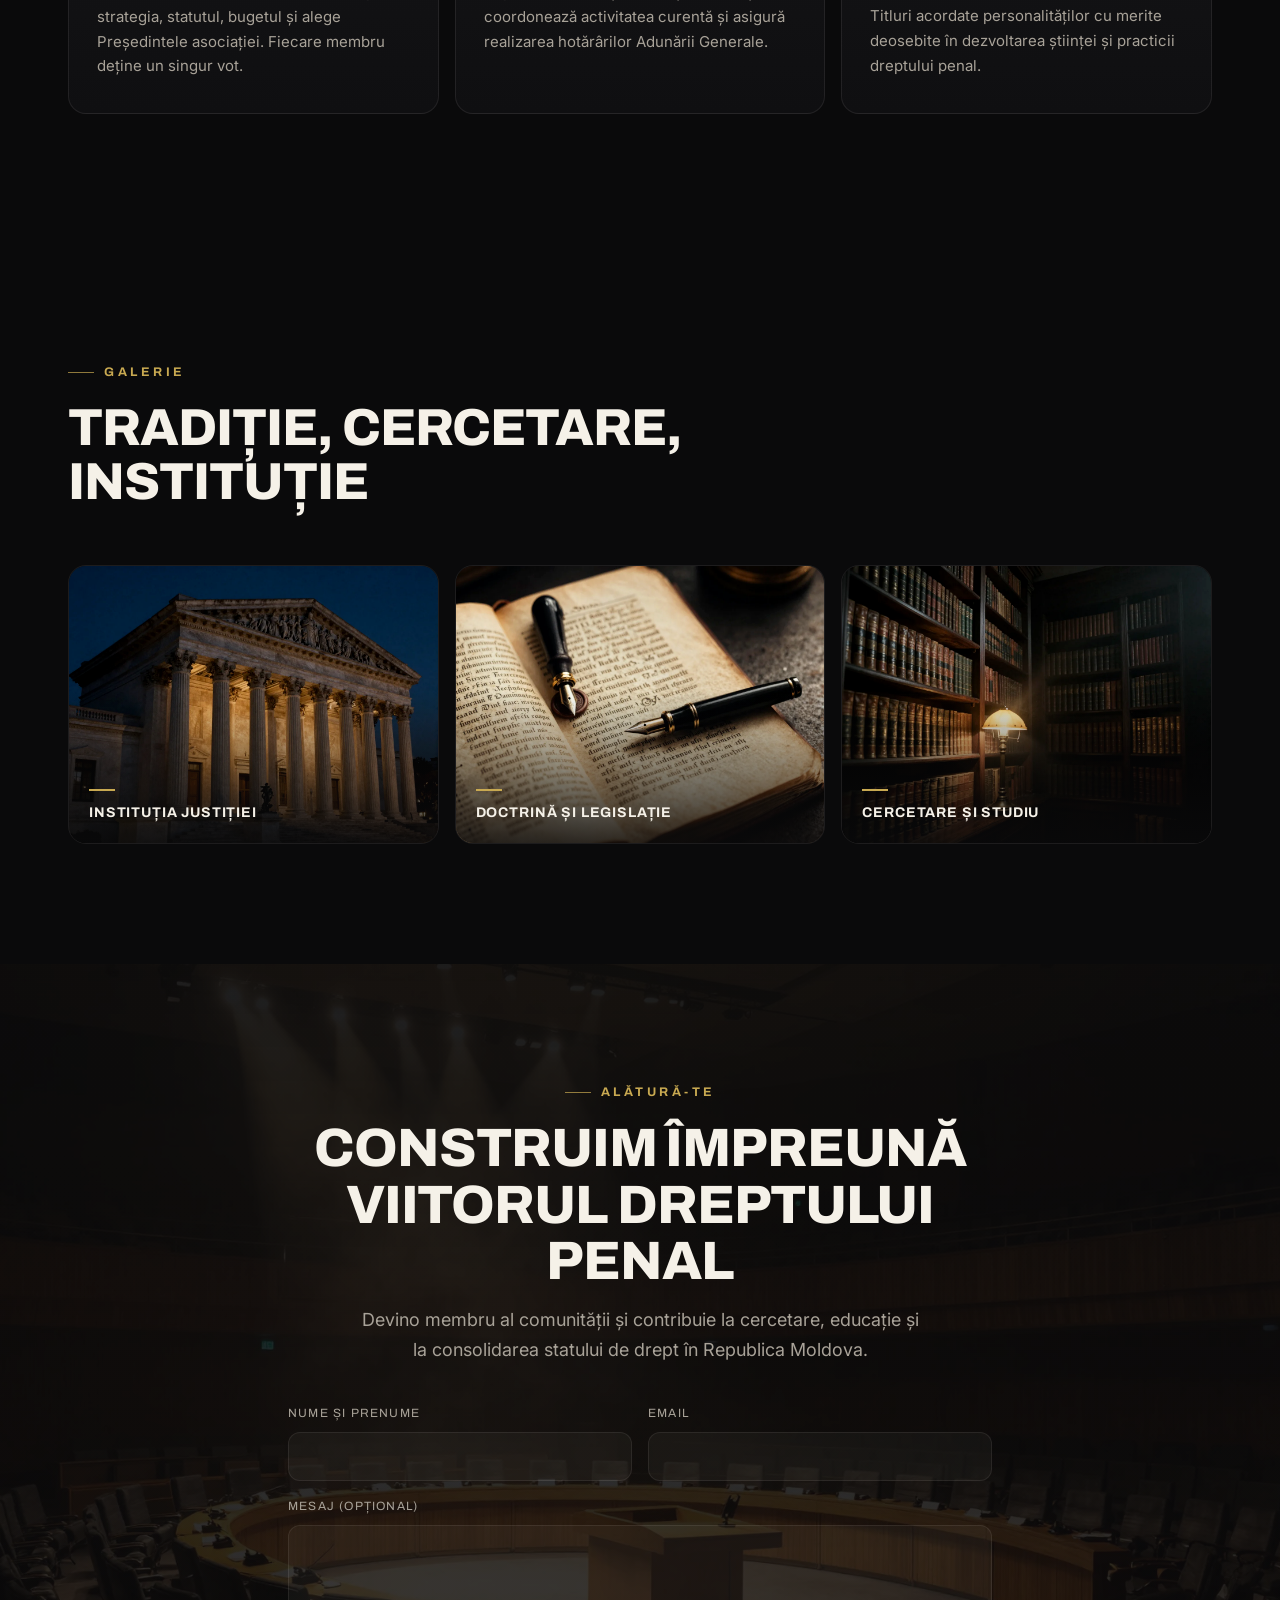
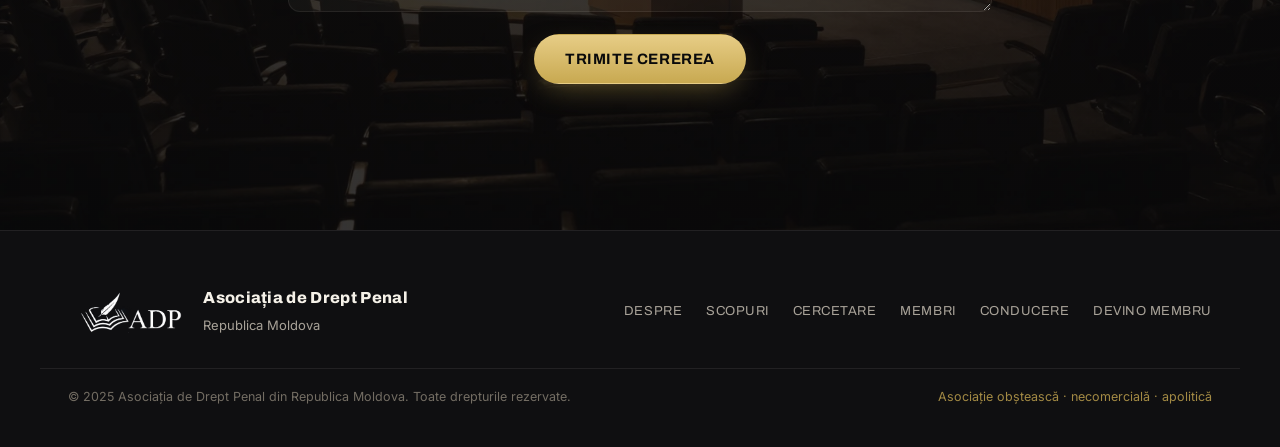
==== commit e11a719e: "Add logo to hero section with fade-in animation Co-Authored-By: Claude Sonnet 4.6 <noreply@anthropic" ====
--- a/index.html
+++ b/index.html
@@ -50,6 +50,7 @@
   <div class="hero__veil"></div>
   <div class="hero__glow"></div>
   <div class="hero__content">
+    <img src="assets/img/adp-transparent.png" alt="ADP" class="hero__logo">
     <p class="kicker reveal" data-i18n="hero.kicker">Asociație obștească · Republica Moldova · Fondată 2025</p>
     <h1 class="hero__title reveal">
       <span data-i18n="hero.t1">Asociația de</span>
--- a/assets/css/styles.css
+++ b/assets/css/styles.css
@@ -92,6 +92,8 @@
 .brand{display:flex;align-items:center;gap:12px;color:var(--ink)}
 .brand__logo{height:44px;width:auto;display:block}
 .footer__logo{height:44px;width:auto;display:block}
+.hero__logo{height:140px;width:auto;display:block;margin-bottom:32px;animation:heroLogoIn .9s var(--ease) both}
+@keyframes heroLogoIn{from{opacity:0;transform:translateY(-12px)}to{opacity:1;transform:none}}
 .brand__mark{color:var(--gold);display:grid;place-items:center}
 .brand__text{display:flex;flex-direction:column;line-height:1.05}
 .brand__text b{font-family:var(--font-display);font-weight:800;letter-spacing:.18em;font-size:18px}
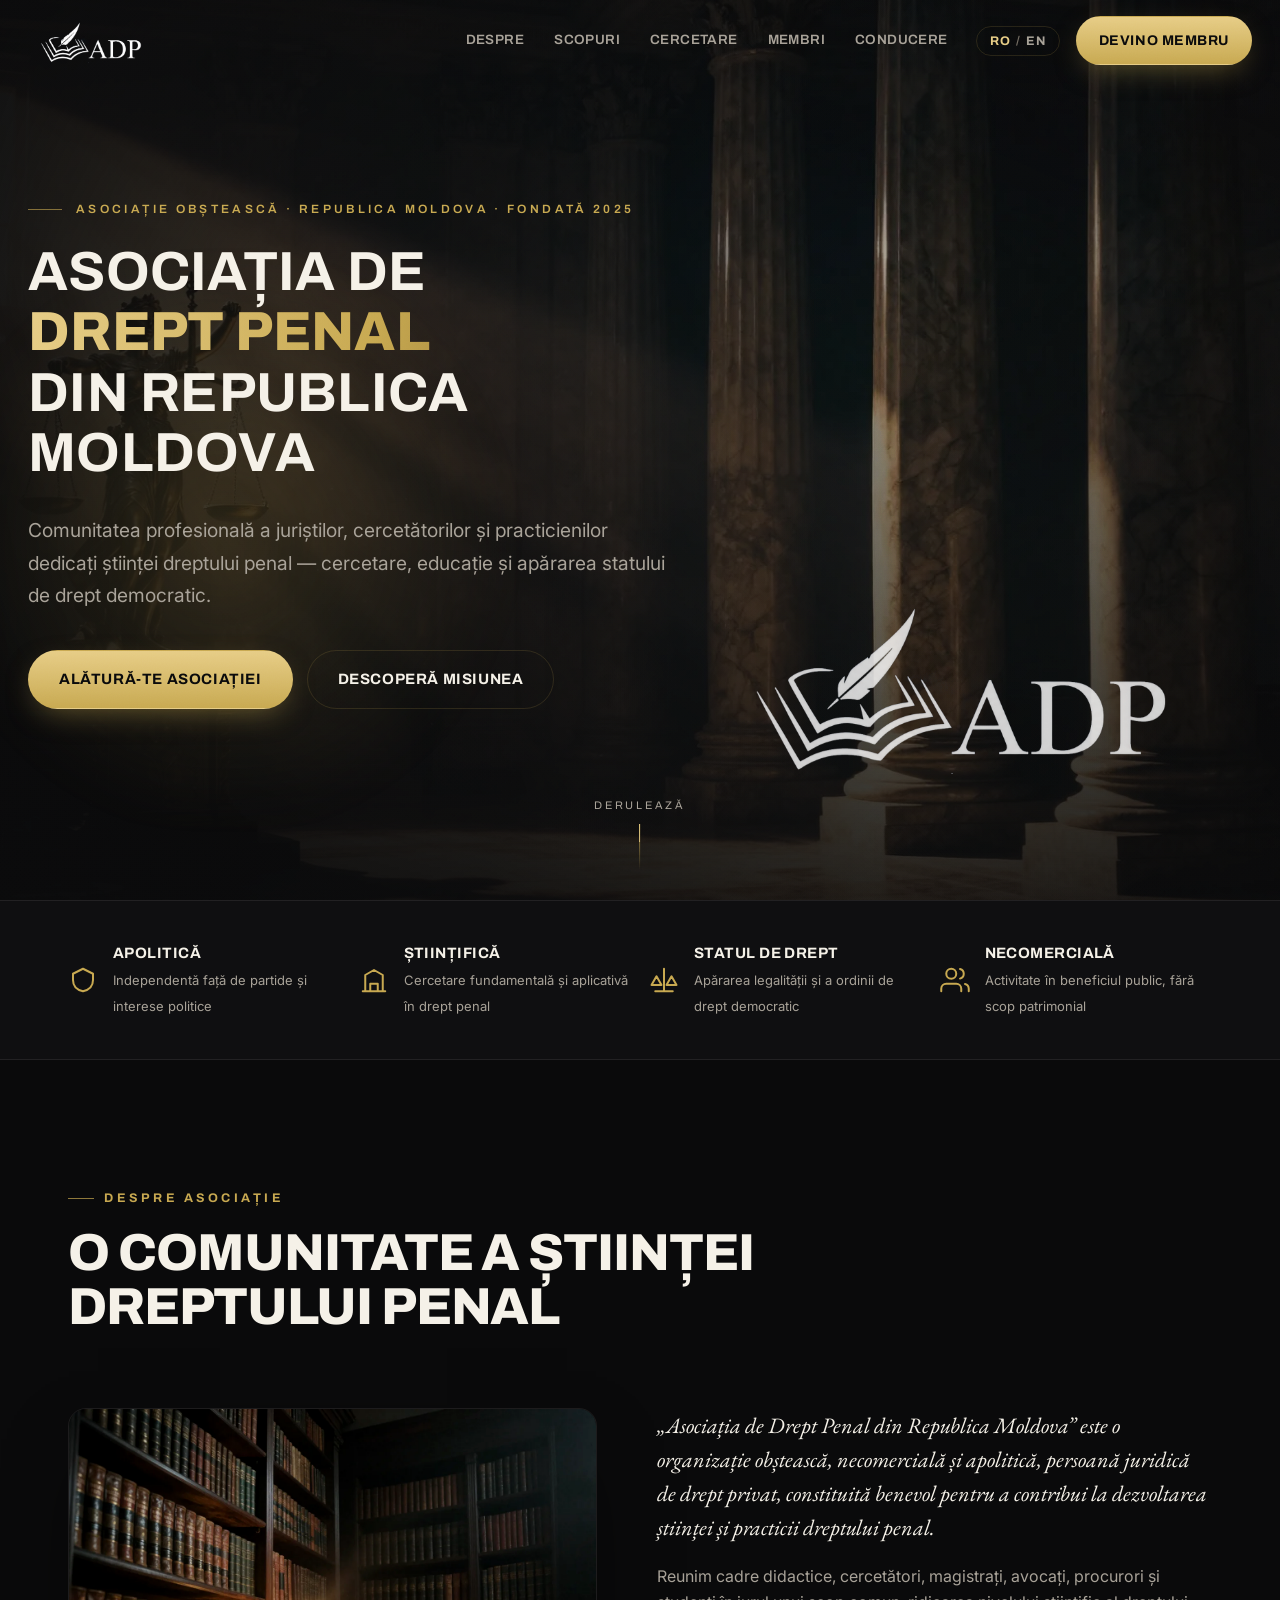
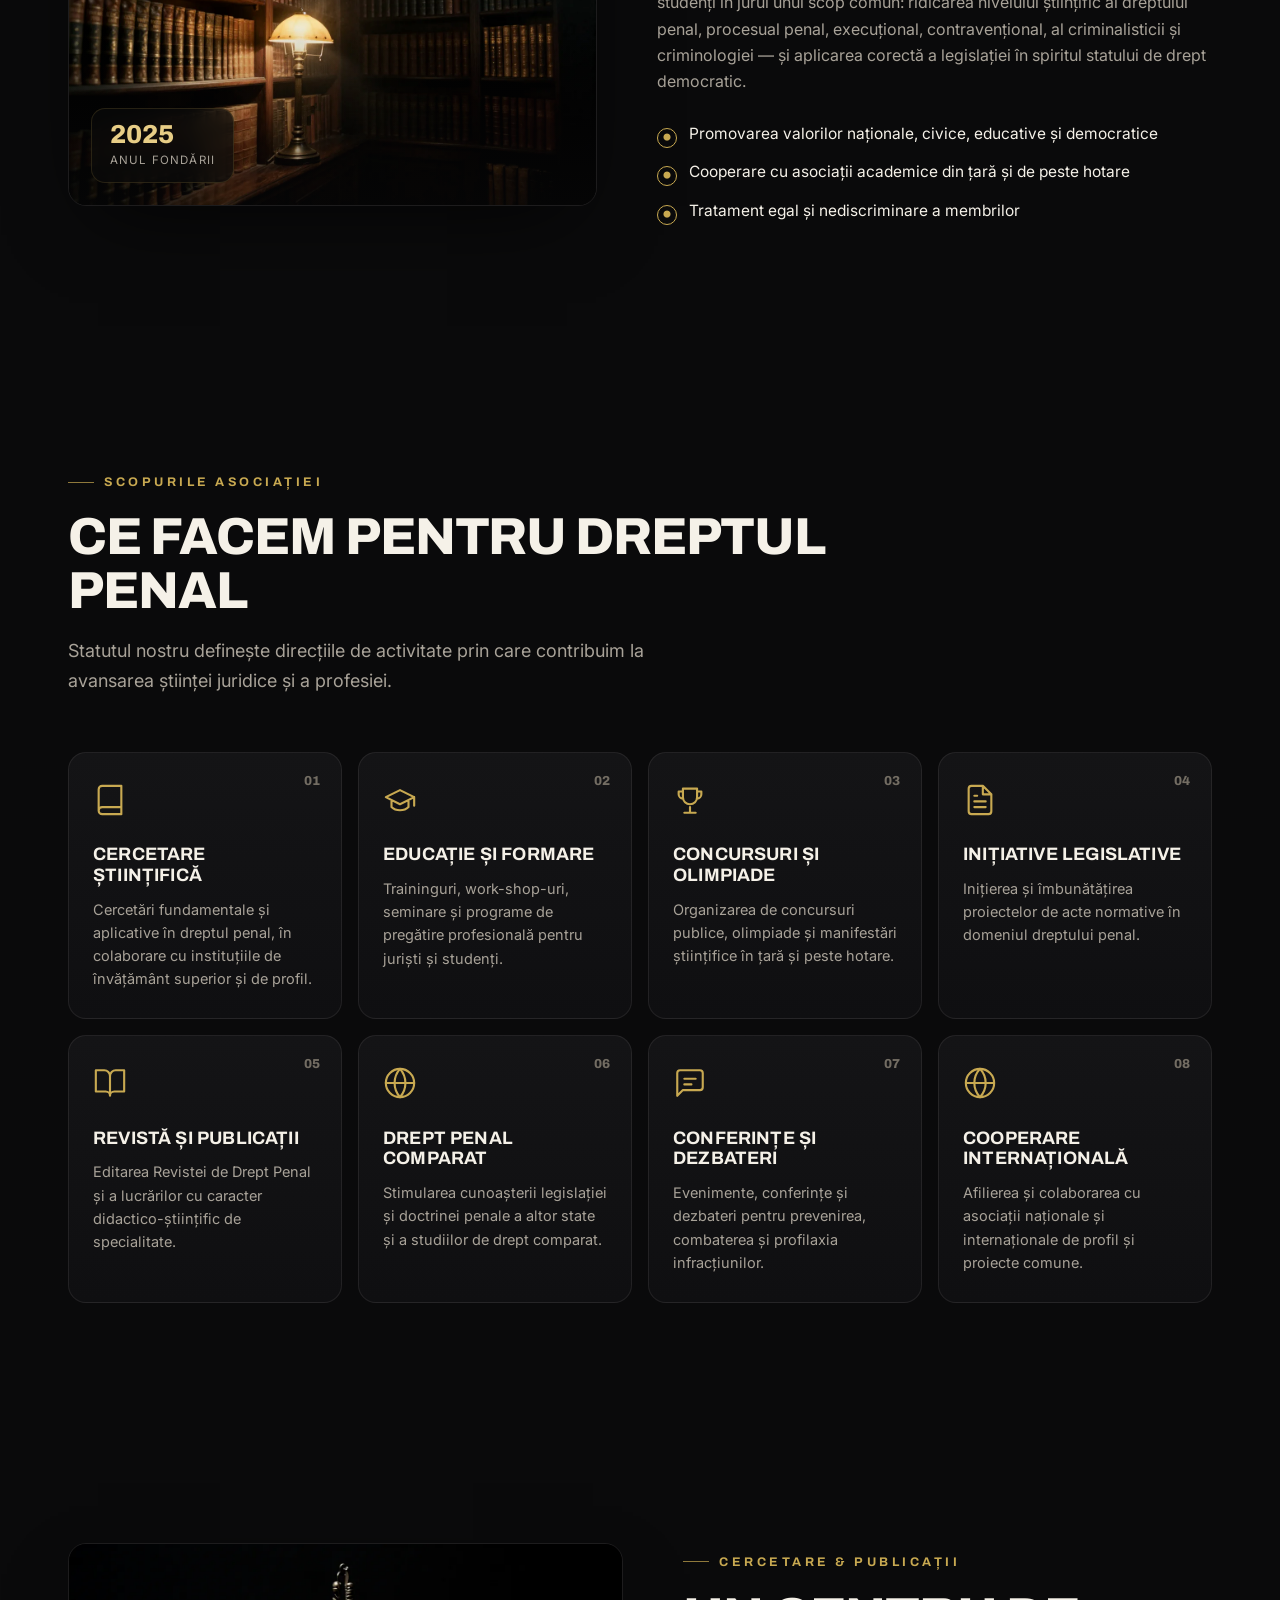
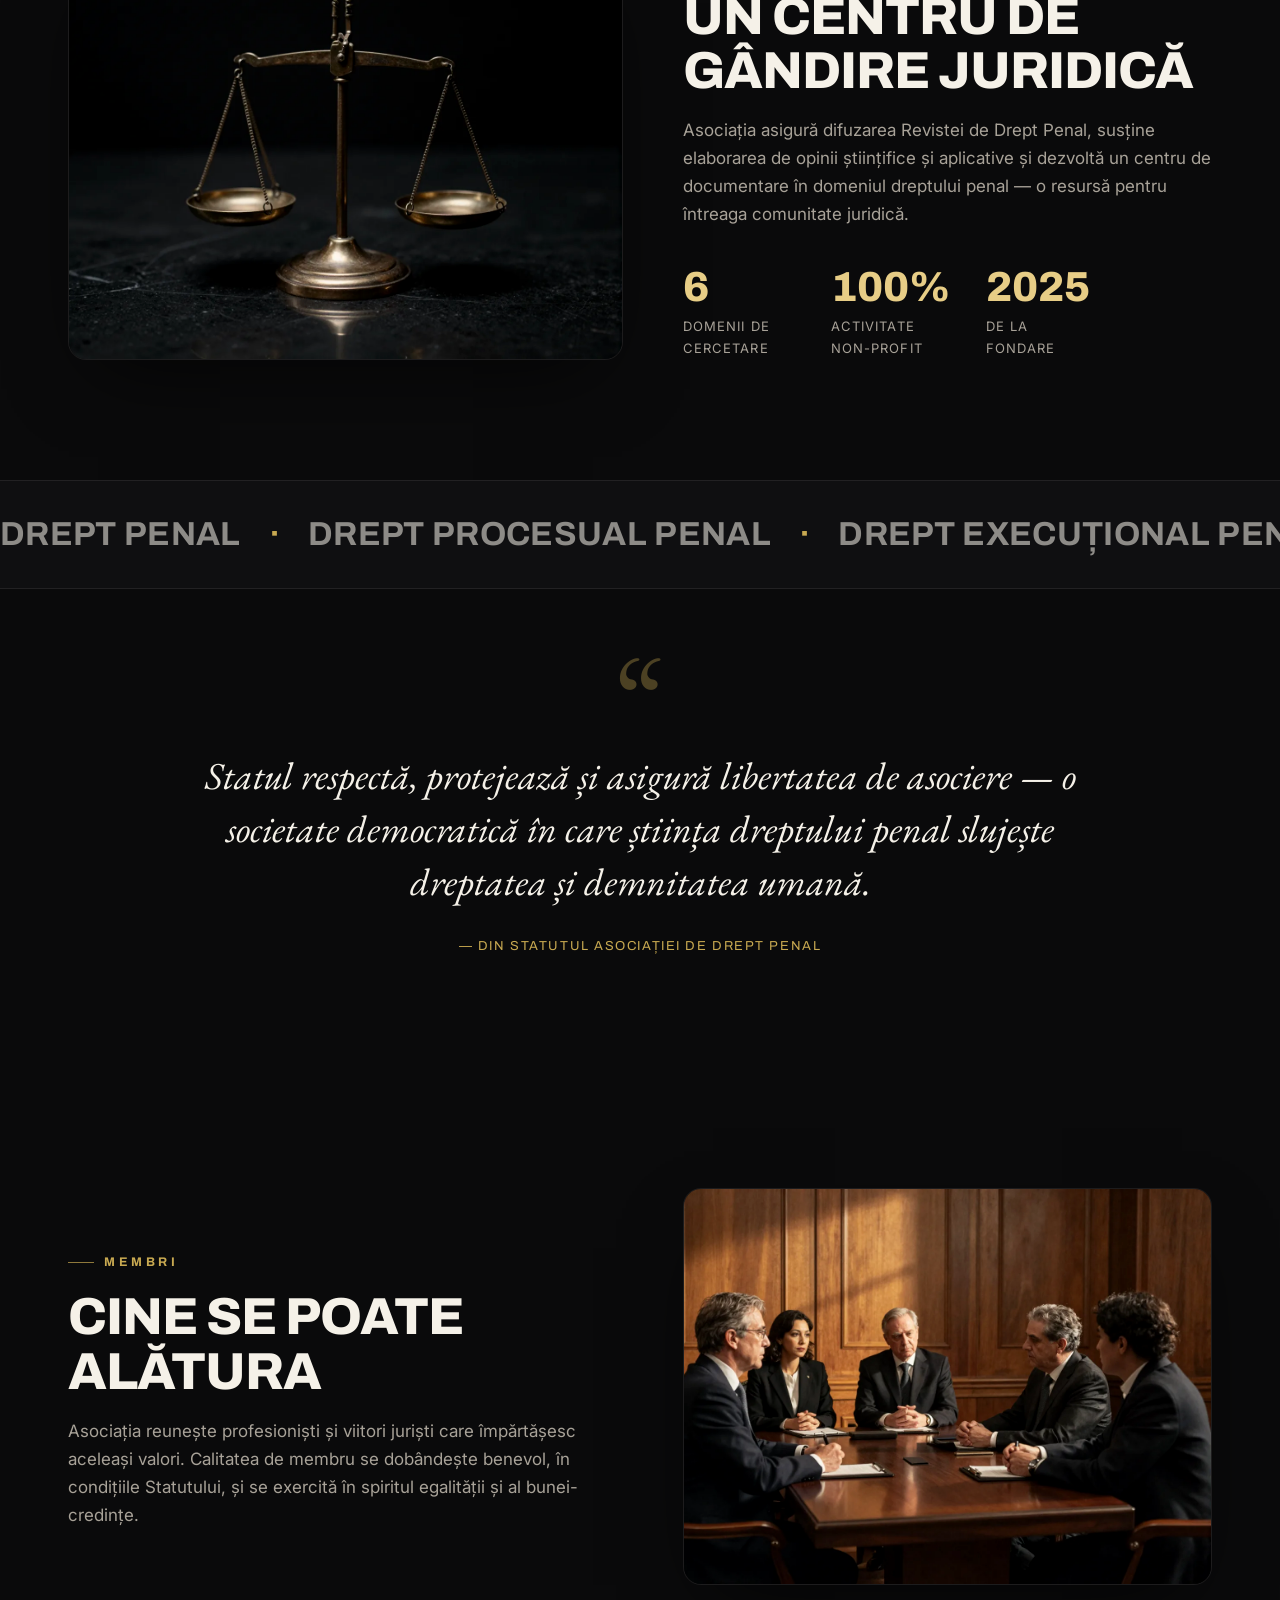
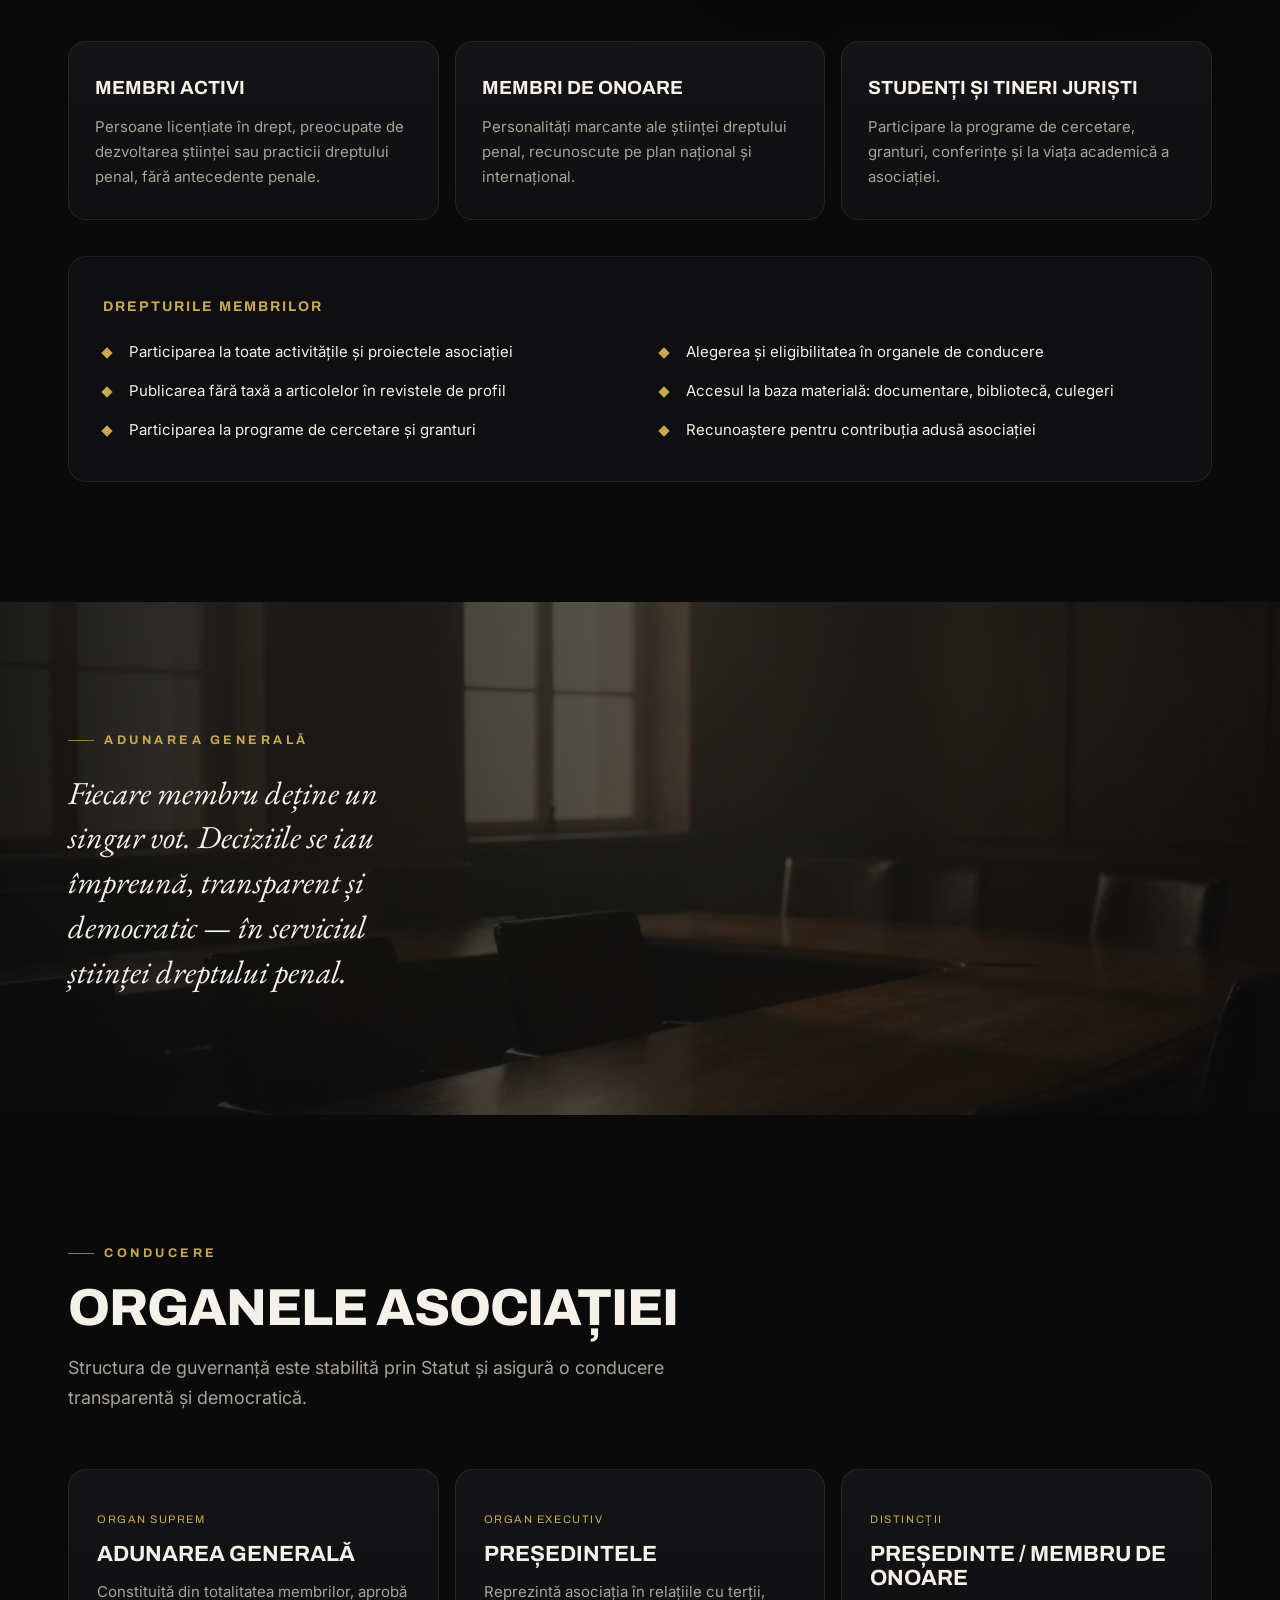
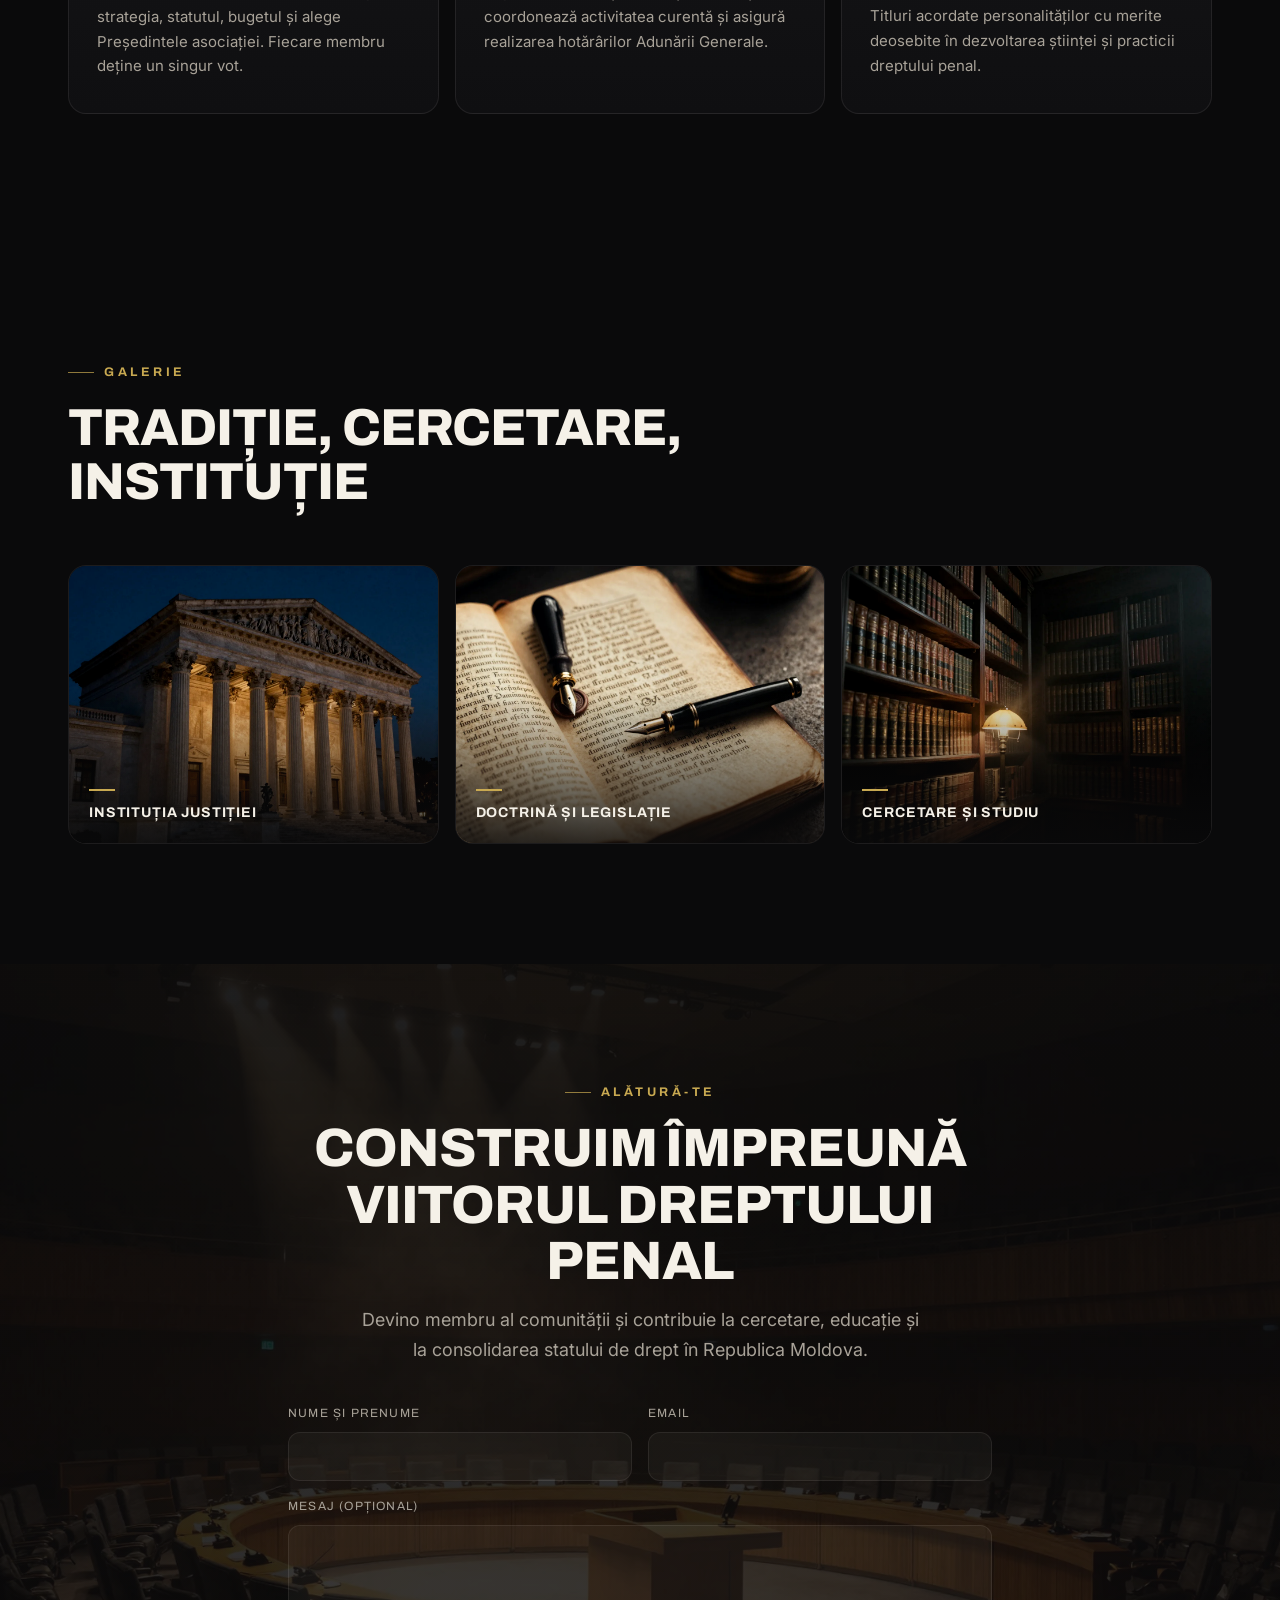
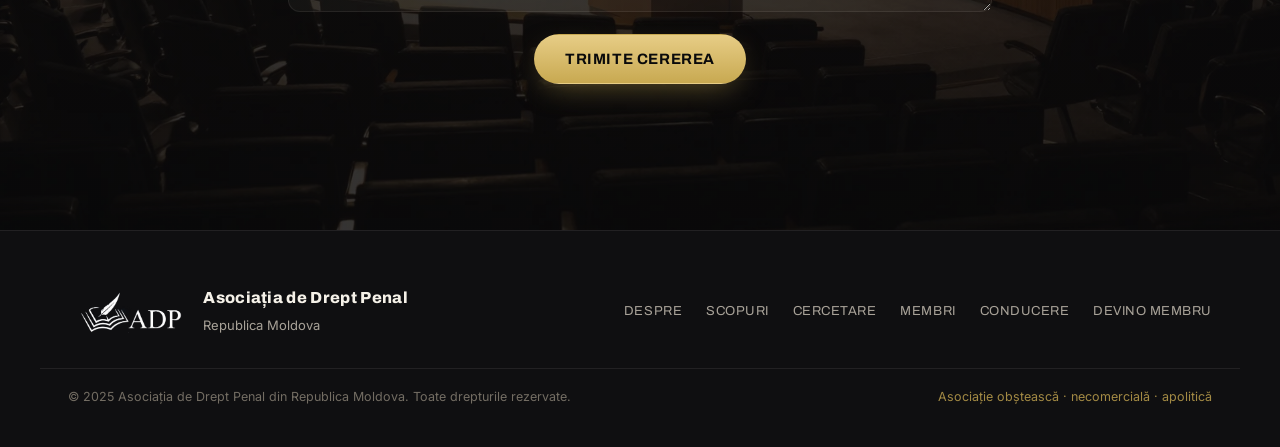
==== commit a22b0b6b: "Reposition hero logo to lower right, absolute over background Co-Authored-By: Claude Sonnet 4.6 <nor" ====
--- a/index.html
+++ b/index.html
@@ -50,7 +50,6 @@
   <div class="hero__veil"></div>
   <div class="hero__glow"></div>
   <div class="hero__content">
-    <img src="assets/img/adp-transparent.png" alt="ADP" class="hero__logo">
     <p class="kicker reveal" data-i18n="hero.kicker">Asociație obștească · Republica Moldova · Fondată 2025</p>
     <h1 class="hero__title reveal">
       <span data-i18n="hero.t1">Asociația de</span>
@@ -63,6 +62,7 @@
       <a class="btn btn--ghost btn--lg" href="#scopuri" data-i18n="hero.cta2">Descoperă misiunea</a>
     </div>
   </div>
+  <img src="assets/img/adp-transparent.png" alt="ADP" class="hero__logo">
   <a href="#principii" class="hero__scroll" aria-label="Derulează în jos"><span data-i18n="hero.scroll">Derulează</span><i></i></a>
 </section>
 
--- a/assets/css/styles.css
+++ b/assets/css/styles.css
@@ -92,8 +92,8 @@
 .brand{display:flex;align-items:center;gap:12px;color:var(--ink)}
 .brand__logo{height:44px;width:auto;display:block}
 .footer__logo{height:44px;width:auto;display:block}
-.hero__logo{height:140px;width:auto;display:block;margin-bottom:32px;animation:heroLogoIn .9s var(--ease) both}
-@keyframes heroLogoIn{from{opacity:0;transform:translateY(-12px)}to{opacity:1;transform:none}}
+.hero__logo{position:absolute;right:6%;bottom:14%;height:180px;width:auto;z-index:2;opacity:.82;animation:heroLogoIn 1.1s .3s var(--ease) both}
+@keyframes heroLogoIn{from{opacity:0;transform:translateY(16px)}to{opacity:.82;transform:none}}
 .brand__mark{color:var(--gold);display:grid;place-items:center}
 .brand__text{display:flex;flex-direction:column;line-height:1.05}
 .brand__text b{font-family:var(--font-display);font-weight:800;letter-spacing:.18em;font-size:18px}
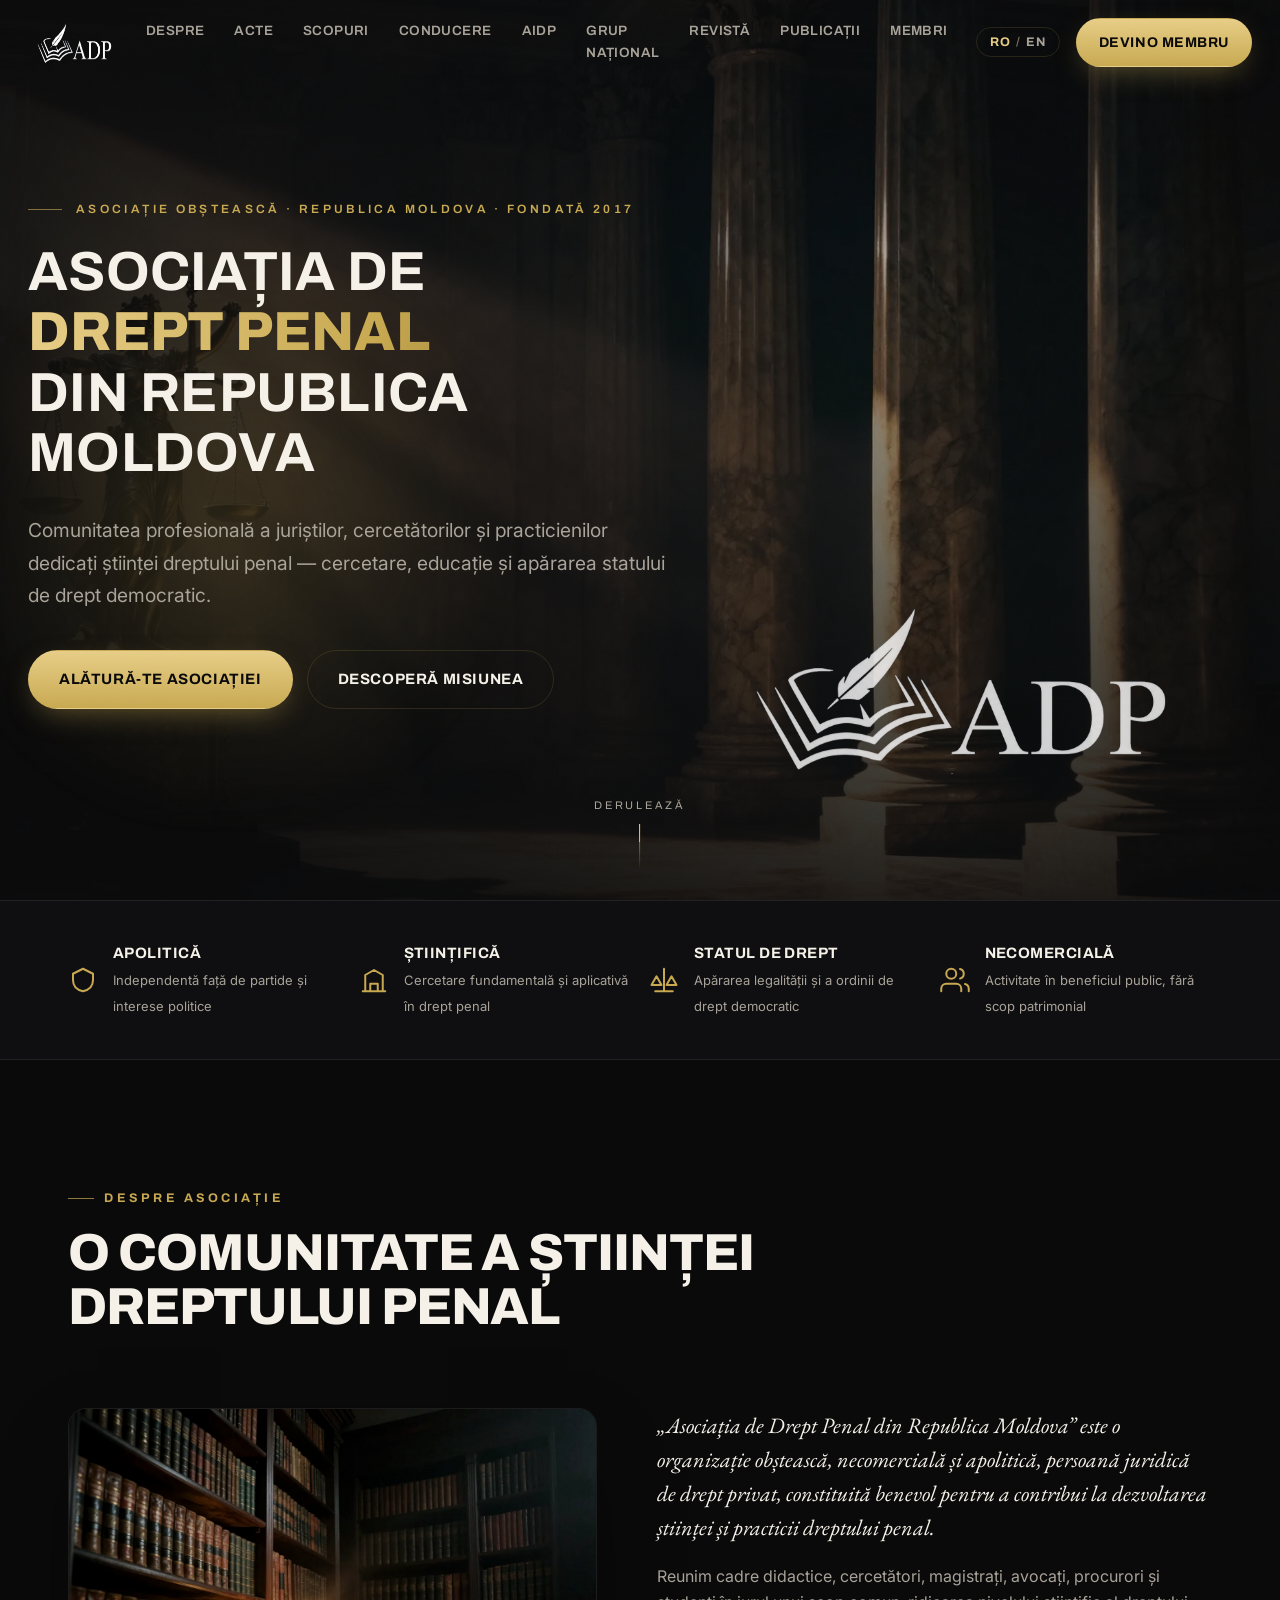
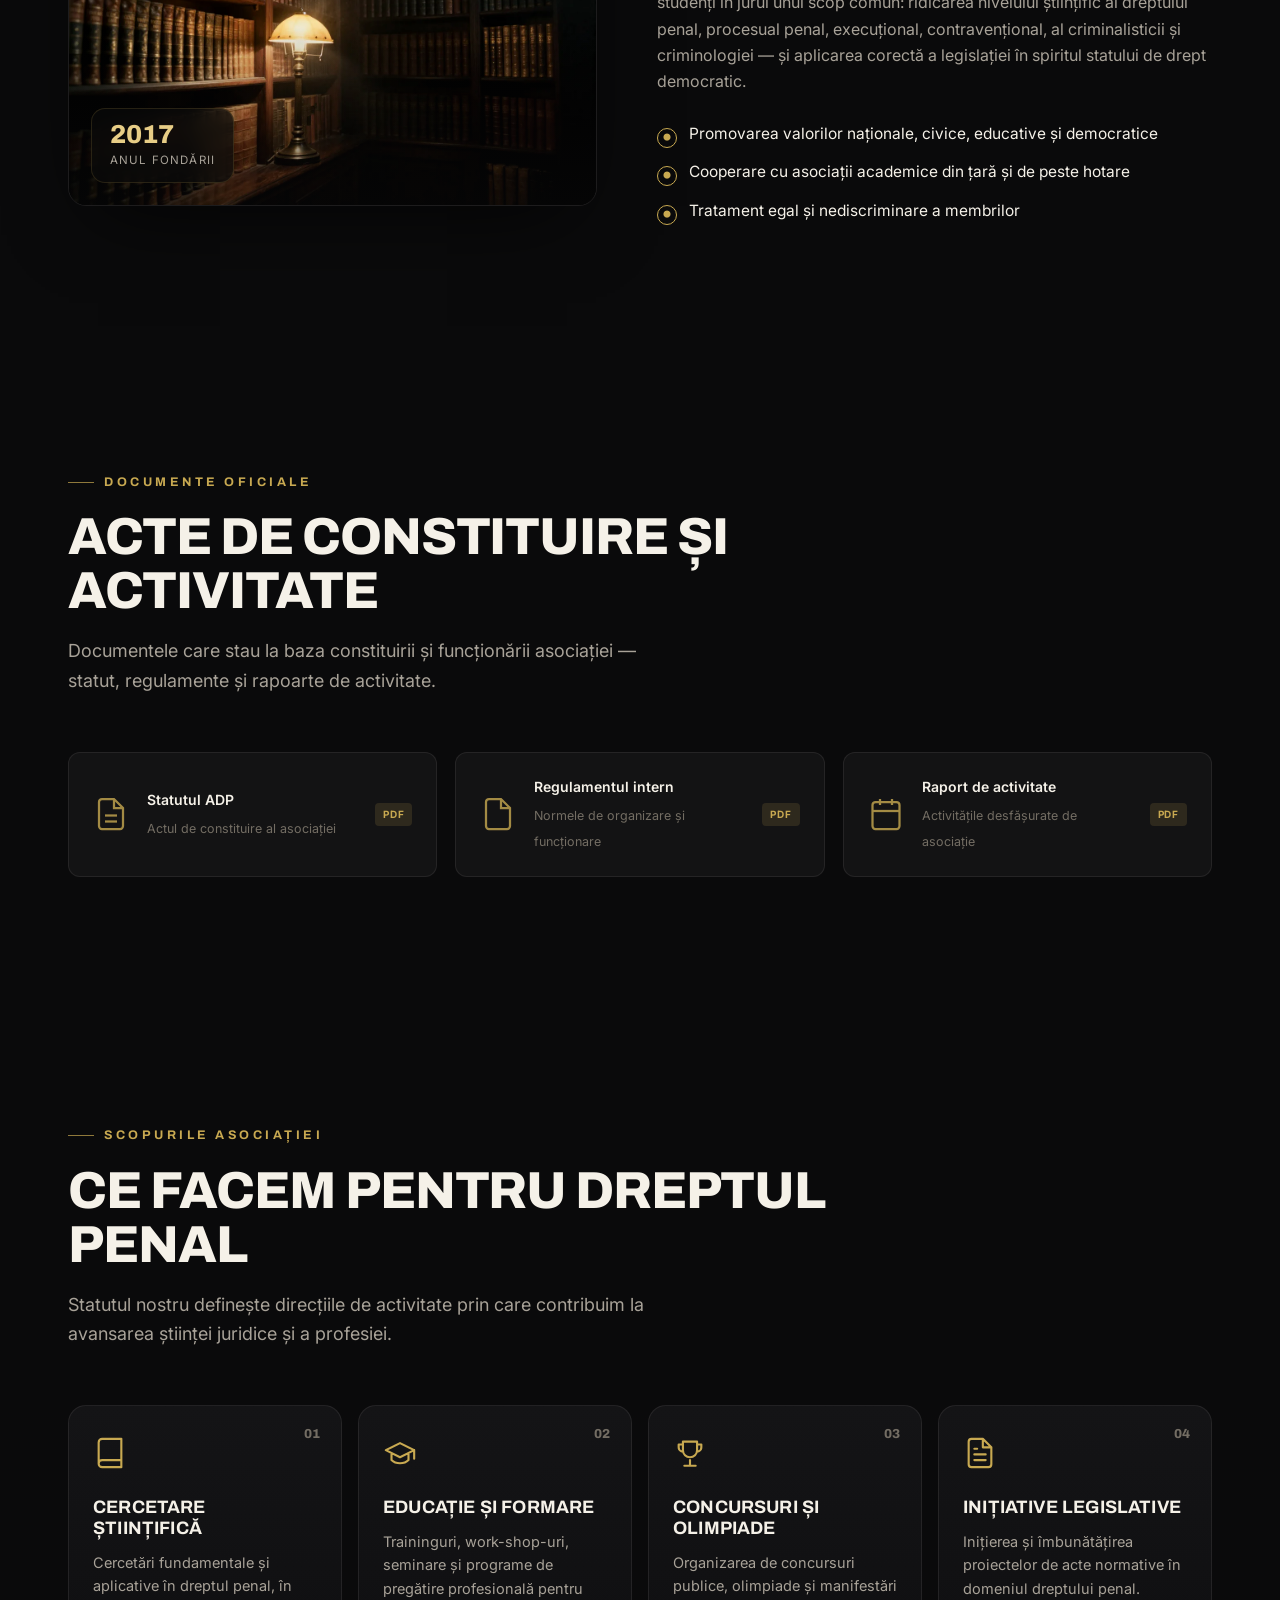
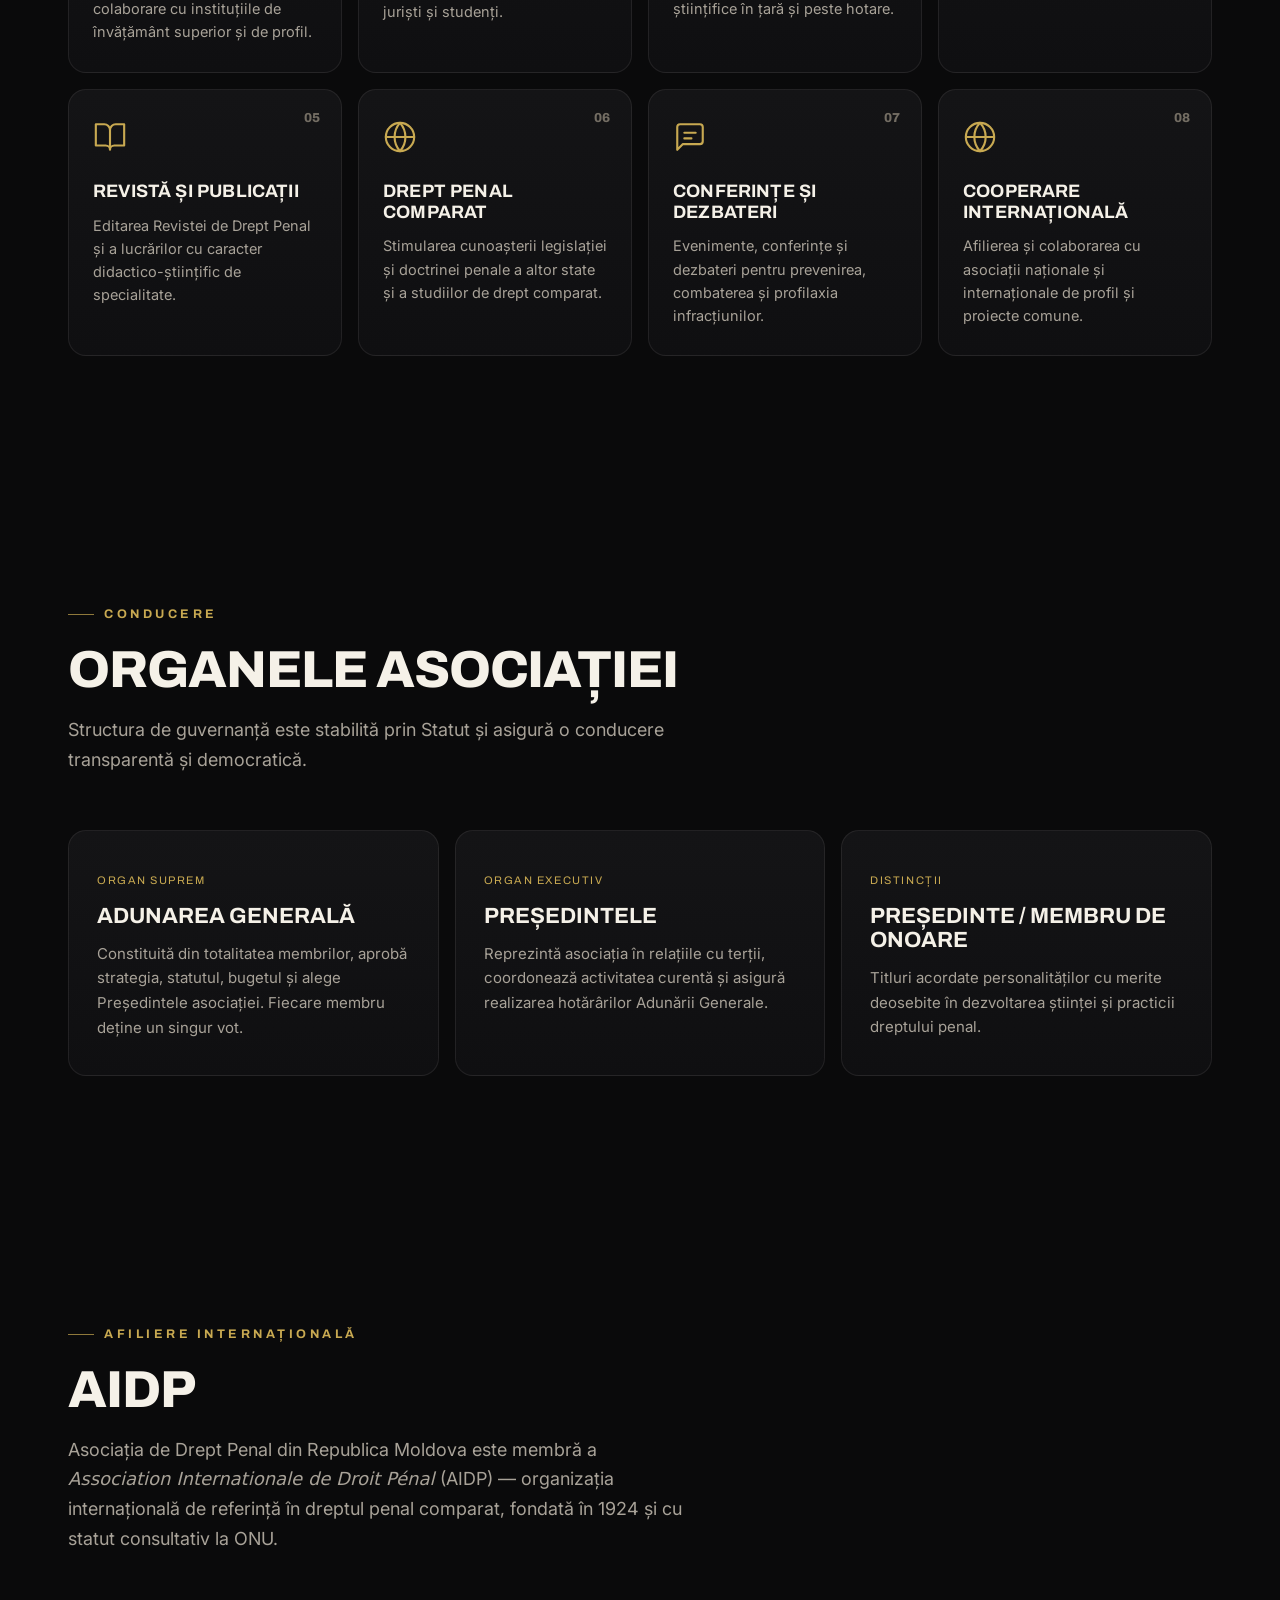
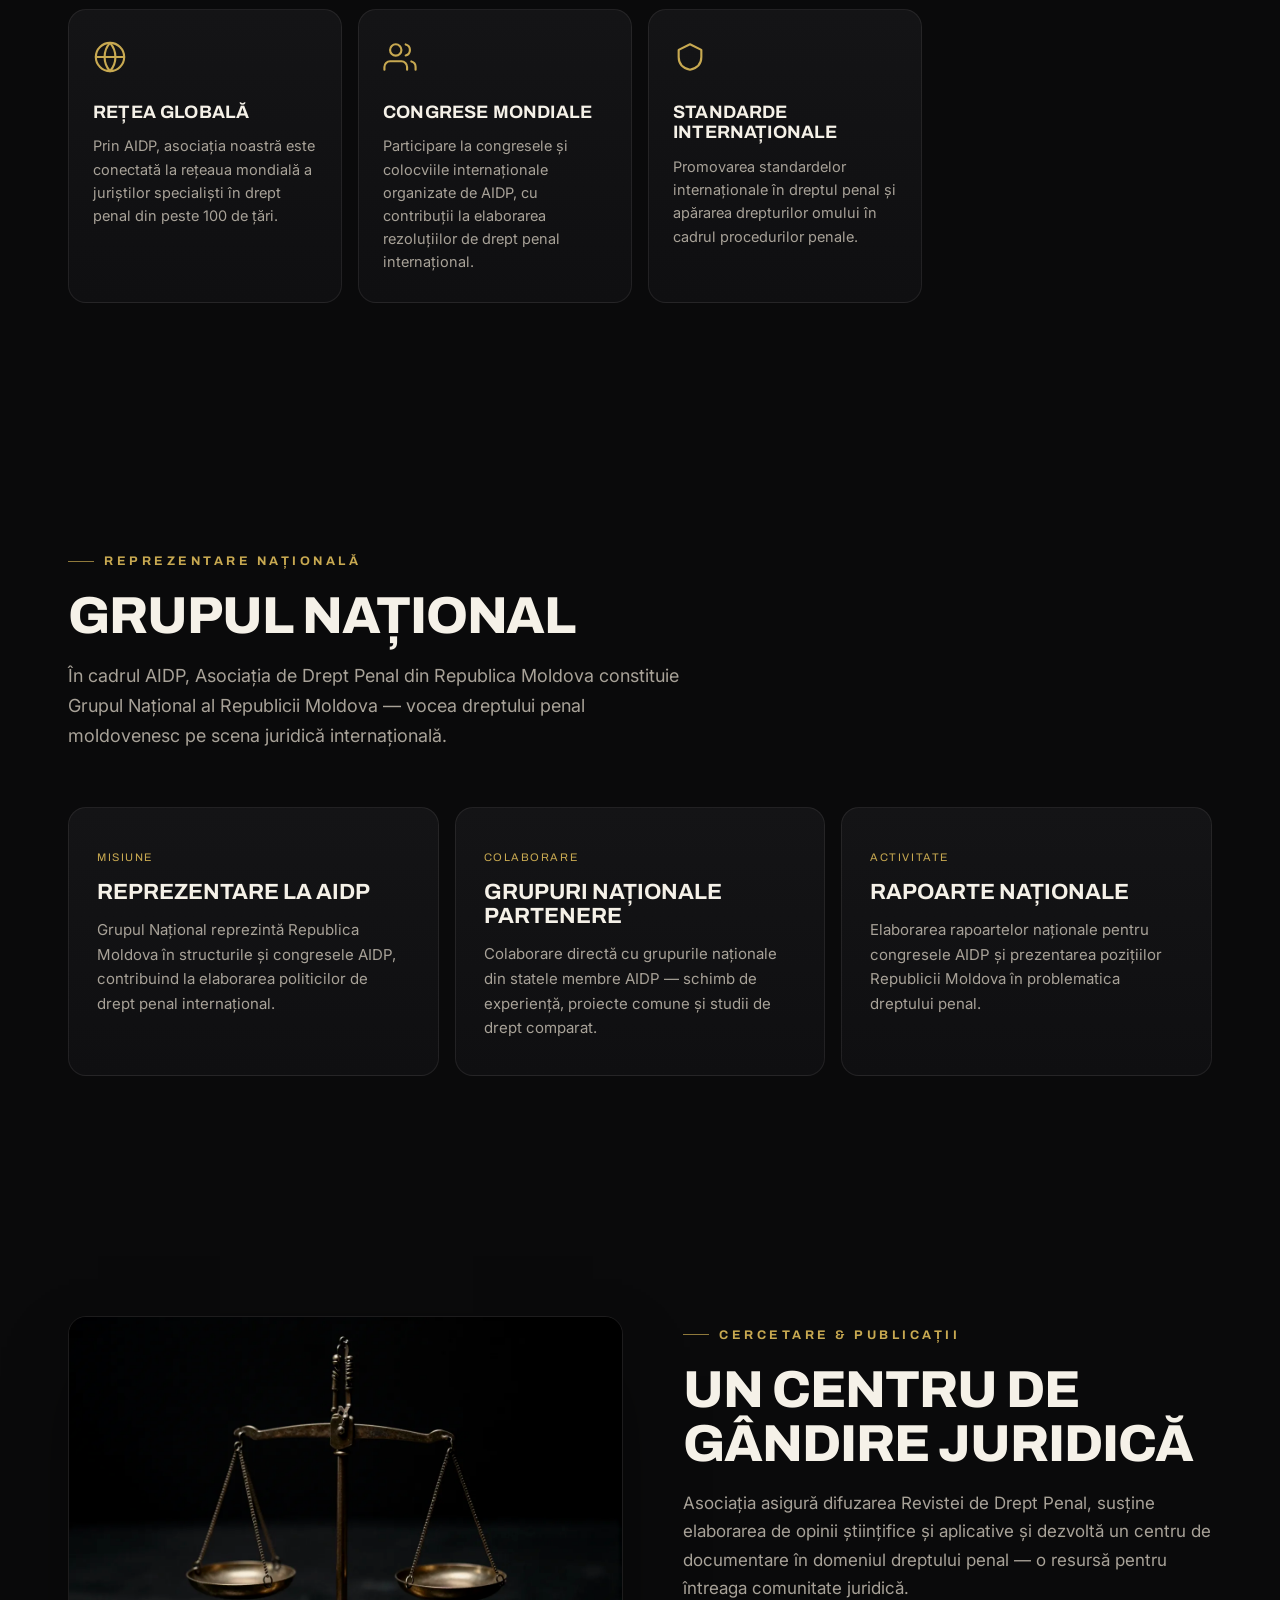
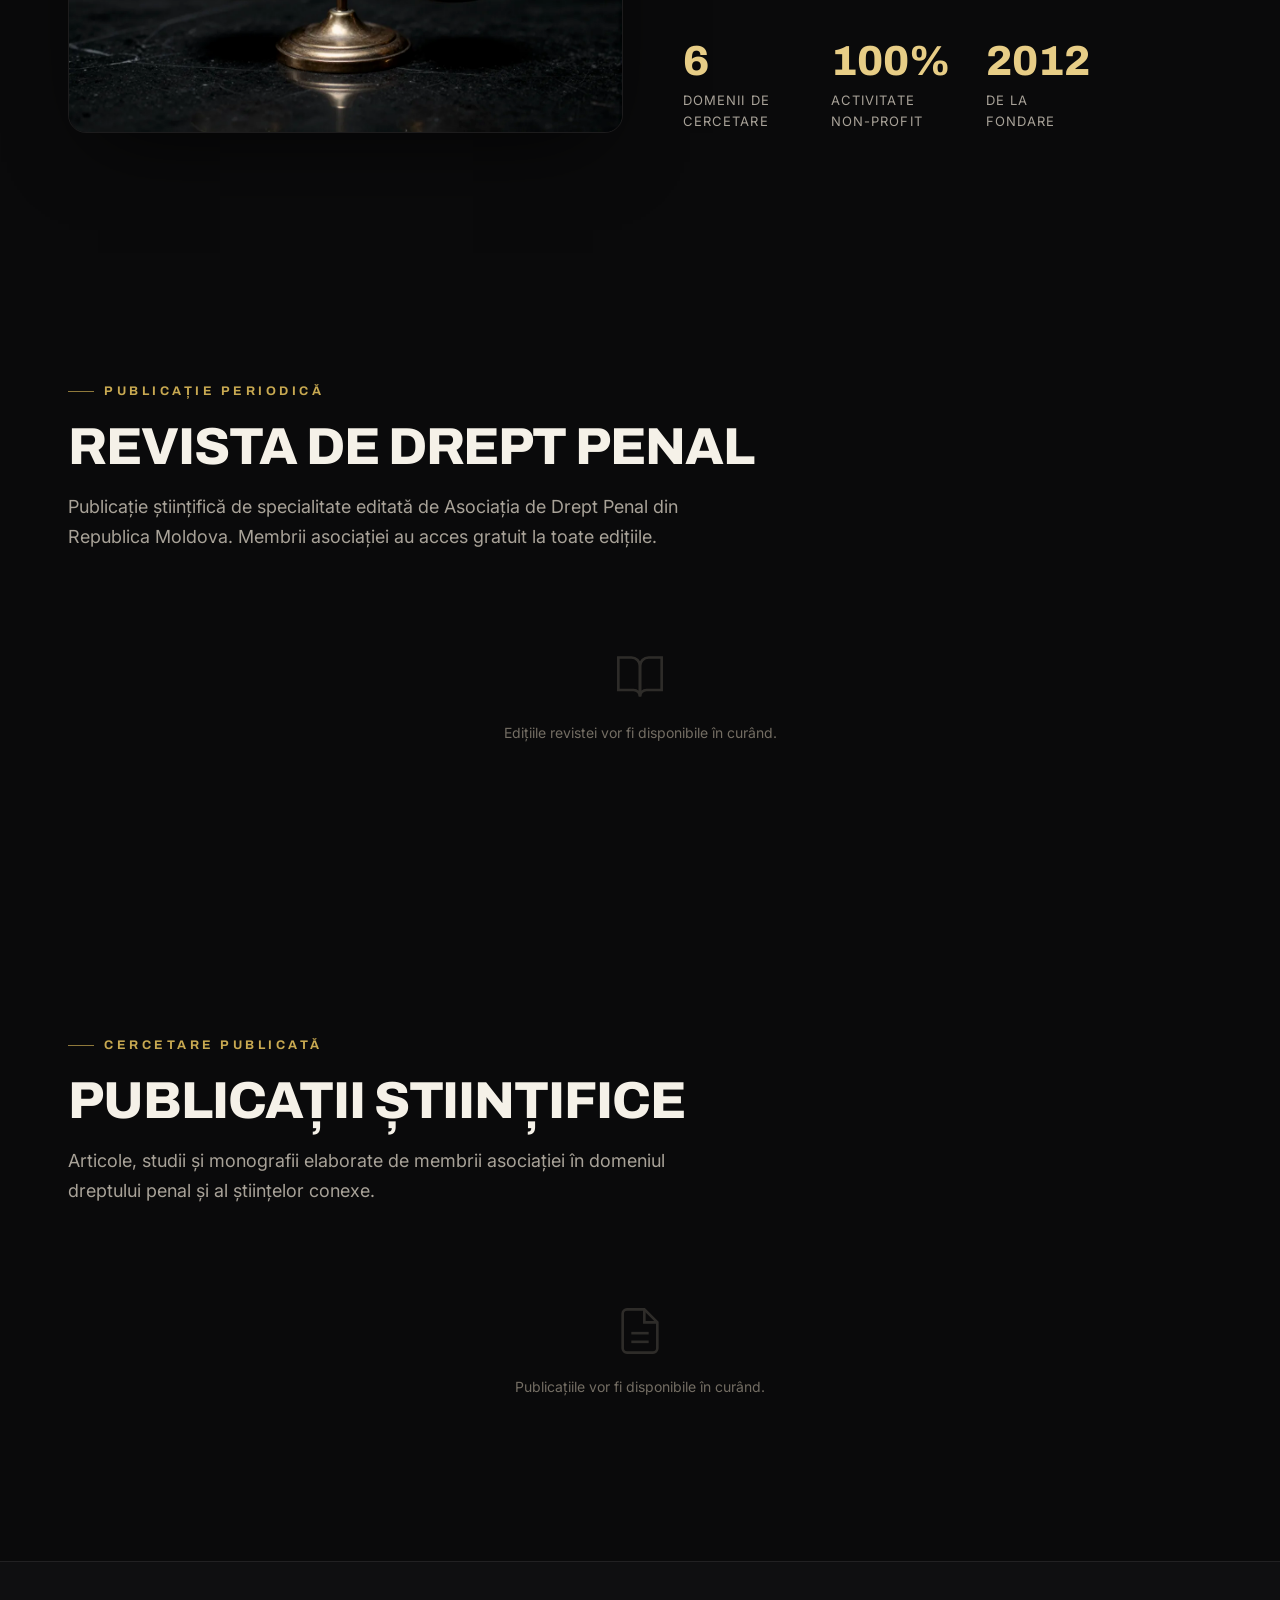
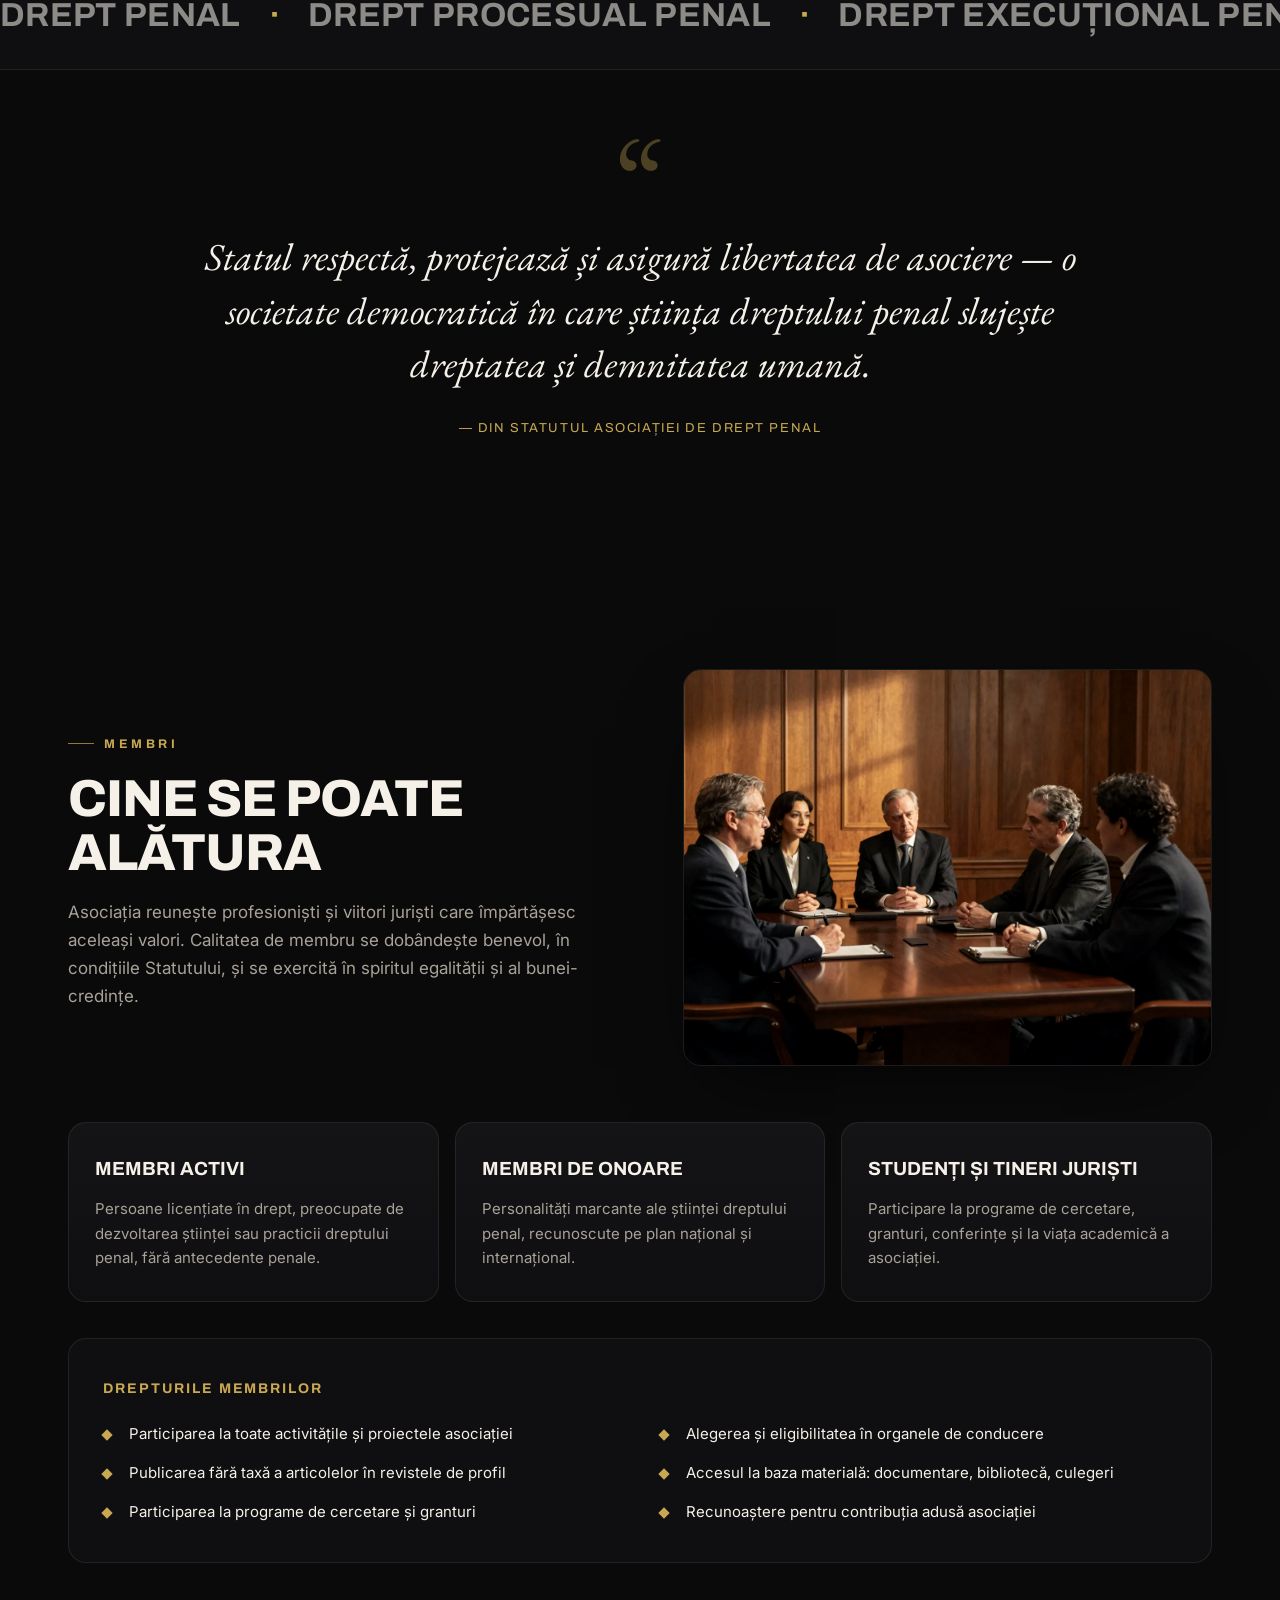
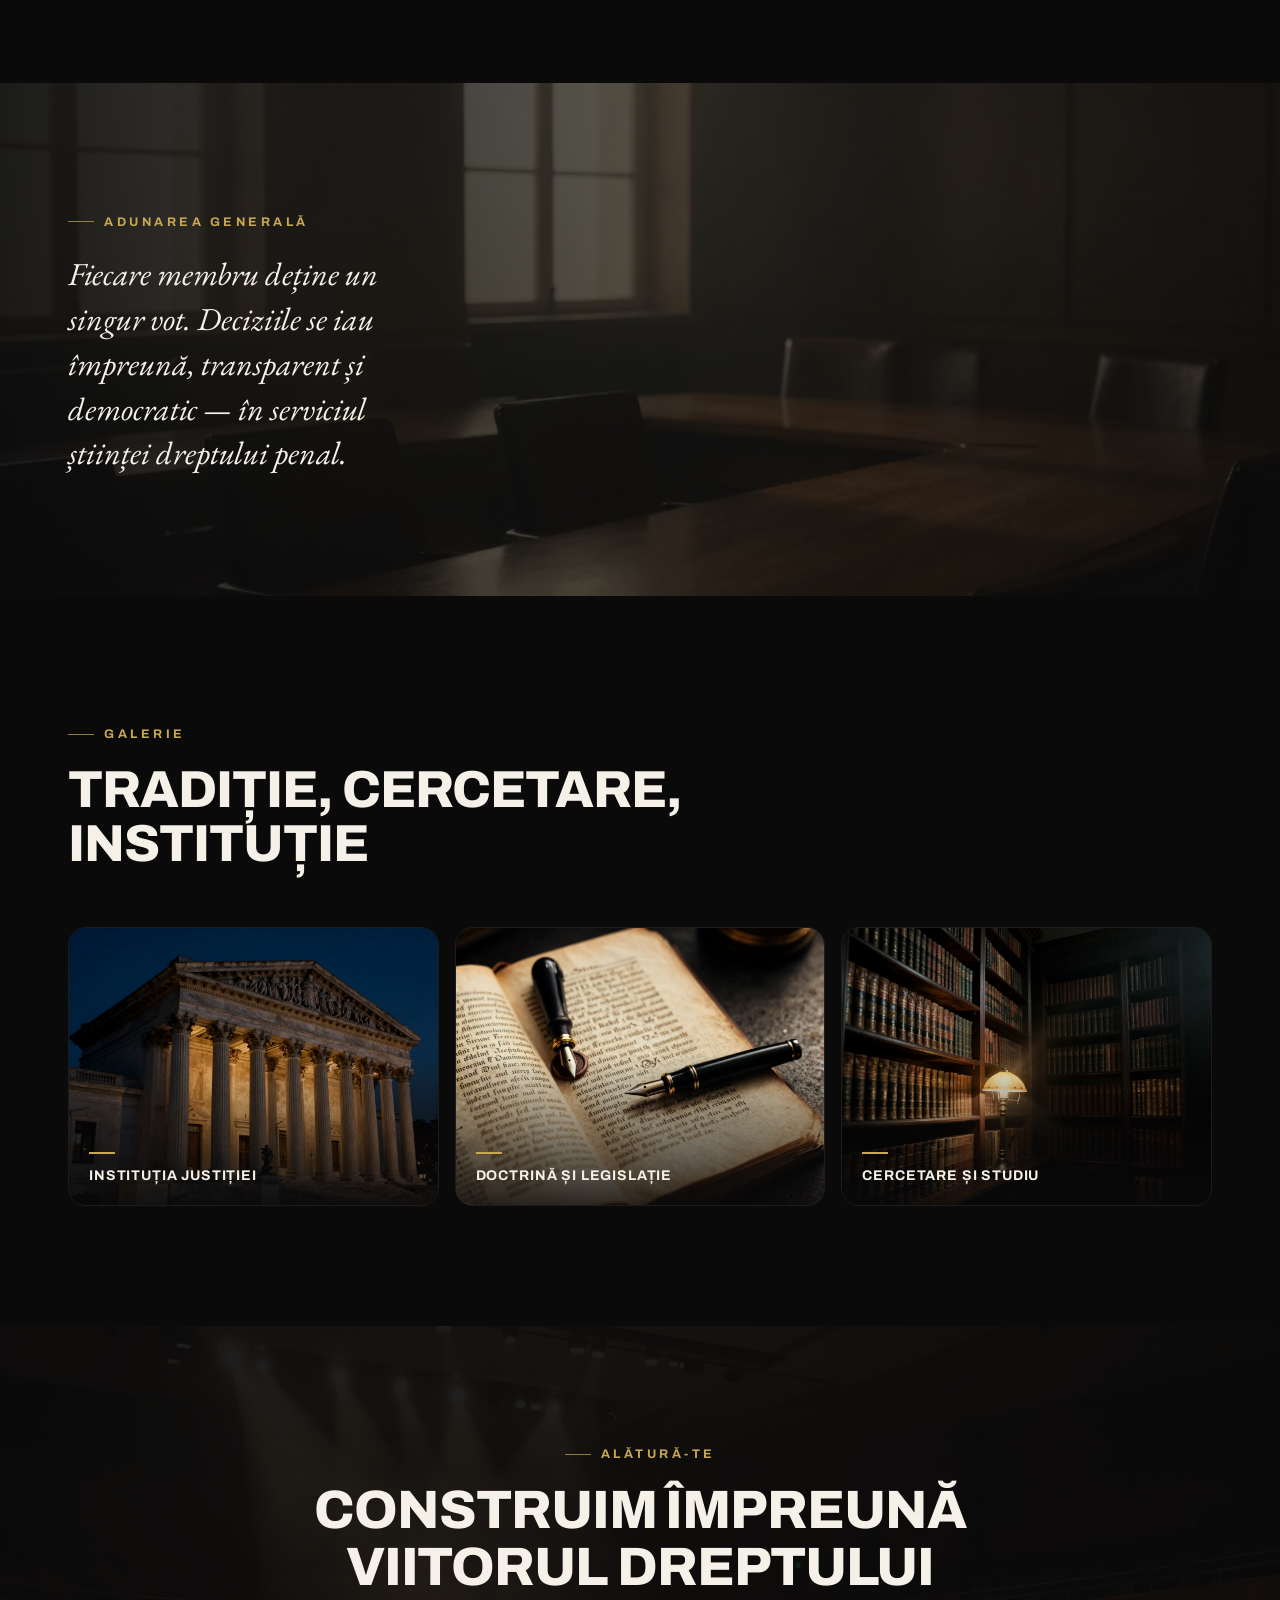
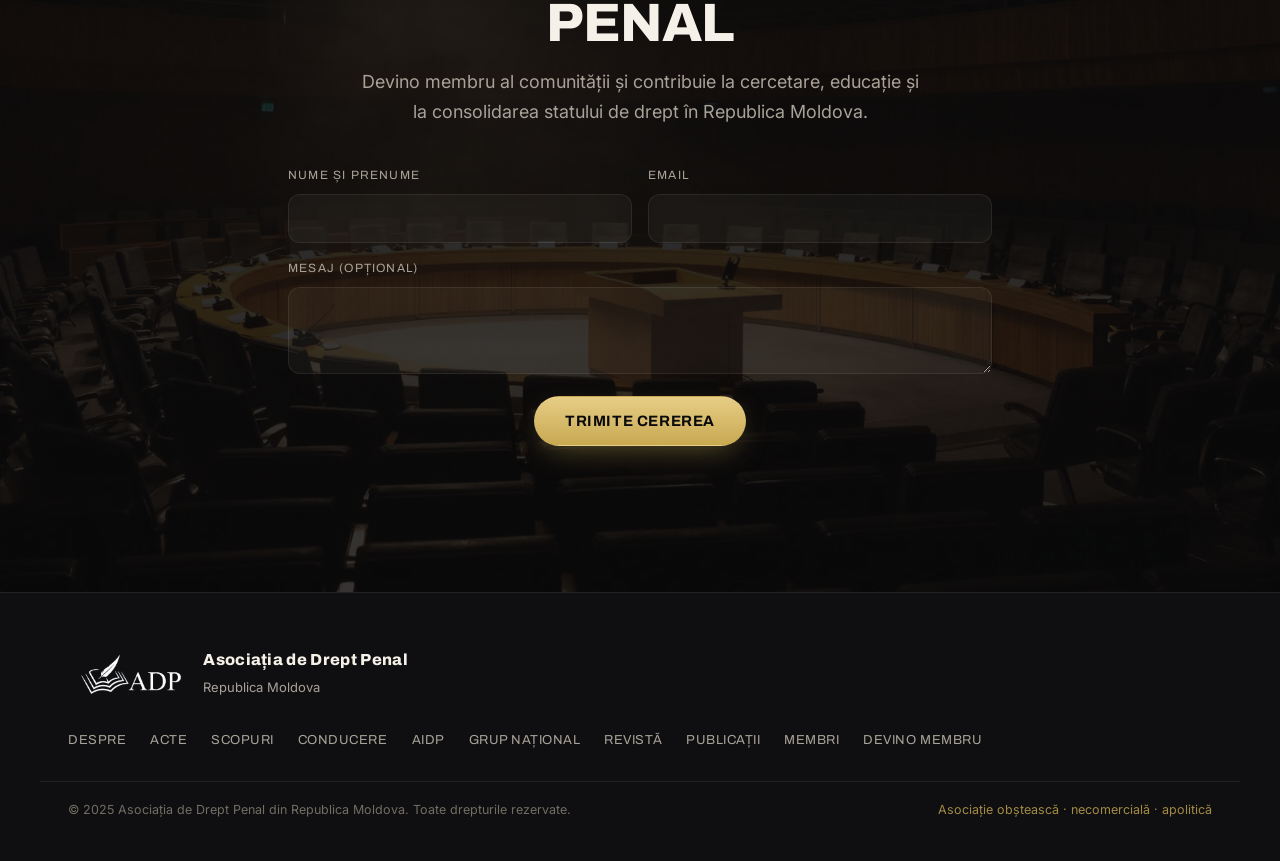
==== commit b8d827f3: "ADP site: add Acte/AIDP/GrupNational/Revista/Publicatii sections, move Conducere after Scopuri, fix " ====
--- a/index.html
+++ b/index.html
@@ -27,10 +27,14 @@
     </a>
     <nav class="nav__links" aria-label="Navigare principală">
       <a href="#despre" data-i18n="nav.about">Despre</a>
+      <a href="#acte" data-i18n="nav.docs">Acte</a>
       <a href="#scopuri" data-i18n="nav.goals">Scopuri</a>
-      <a href="#cercetare" data-i18n="nav.research">Cercetare</a>
+      <a href="#conducere" data-i18n="nav.governance">Conducere</a>
+      <a href="#aidp" data-i18n="nav.aidp">AIDP</a>
+      <a href="#grup-national" data-i18n="nav.grupnational">Grup Național</a>
+      <a href="#revista" data-i18n="nav.revista">Revistă</a>
+      <a href="#publicatii" data-i18n="nav.publicatii">Publicații</a>
       <a href="#membri" data-i18n="nav.members">Membri</a>
-      <a href="#conducere" data-i18n="nav.governance">Conducere</a>
     </nav>
     <div class="nav__actions">
       <button class="lang" id="langToggle" aria-label="Schimbă limba">
@@ -50,7 +54,7 @@
   <div class="hero__veil"></div>
   <div class="hero__glow"></div>
   <div class="hero__content">
-    <p class="kicker reveal" data-i18n="hero.kicker">Asociație obștească · Republica Moldova · Fondată 2025</p>
+    <p class="kicker reveal" data-i18n="hero.kicker">Asociație obștească · Republica Moldova · Fondată 2017</p>
     <h1 class="hero__title reveal">
       <span data-i18n="hero.t1">Asociația de</span>
       <span class="hero__title-em" data-i18n="hero.t2">Drept Penal</span>
@@ -85,7 +89,7 @@
   <div class="about__grid">
     <div class="about__media reveal">
       <img id="img-library" src="assets/img/library.webp" alt="Bibliotecă juridică" loading="lazy" />
-      <div class="about__badge"><b>2025</b><span data-i18n="about.badge">Anul fondării</span></div>
+      <div class="about__badge"><b>2017</b><span data-i18n="about.badge">Anul fondării</span></div>
     </div>
     <div class="about__text reveal">
       <p class="lead" data-i18n="about.p1">„Asociația de Drept Penal din Republica Moldova” este o organizație obștească, necomercială și apolitică, persoană juridică de drept privat, constituită benevol pentru a contribui la dezvoltarea științei și practicii dreptului penal.</p>
@@ -99,6 +103,42 @@
   </div>
 </section>
 
+
+<!-- ============ ACTE ============ -->
+<section class="docs section" id="acte">
+  <div class="section__head reveal">
+    <span class="eyebrow" data-i18n="docs.eyebrow">Documente oficiale</span>
+    <h2 class="h2" data-i18n="docs.title">Acte de constituire și activitate</h2>
+    <p class="section__sub" data-i18n="docs.sub">Documentele care stau la baza constituirii și funcționării asociației — statut, regulamente și rapoarte de activitate.</p>
+  </div>
+  <div class="docs__grid">
+    <div class="doc-card reveal">
+      <svg viewBox="0 0 24 24" class="doc-card__ic" fill="none" stroke="currentColor" stroke-width="1.5"><path d="M14 2H6a2 2 0 0 0-2 2v16a2 2 0 0 0 2 2h12a2 2 0 0 0 2-2V8z"/><polyline points="14 2 14 8 20 8"/><line x1="16" y1="13" x2="8" y2="13"/><line x1="16" y1="17" x2="8" y2="17"/></svg>
+      <div class="doc-card__body">
+        <b data-i18n="docs.d1t">Statutul ADP</b>
+        <span data-i18n="docs.d1s">Actul de constituire al asociației</span>
+      </div>
+      <span class="doc-badge">PDF</span>
+    </div>
+    <div class="doc-card reveal">
+      <svg viewBox="0 0 24 24" class="doc-card__ic" fill="none" stroke="currentColor" stroke-width="1.5"><path d="M14 2H6a2 2 0 0 0-2 2v16a2 2 0 0 0 2 2h12a2 2 0 0 0 2-2V8z"/><polyline points="14 2 14 8 20 8"/></svg>
+      <div class="doc-card__body">
+        <b data-i18n="docs.d2t">Regulamentul intern</b>
+        <span data-i18n="docs.d2s">Normele de organizare și funcționare</span>
+      </div>
+      <span class="doc-badge">PDF</span>
+    </div>
+    <div class="doc-card reveal">
+      <svg viewBox="0 0 24 24" class="doc-card__ic" fill="none" stroke="currentColor" stroke-width="1.5"><rect x="3" y="4" width="18" height="18" rx="2" ry="2"/><line x1="16" y1="2" x2="16" y2="6"/><line x1="8" y1="2" x2="8" y2="6"/><line x1="3" y1="10" x2="21" y2="10"/></svg>
+      <div class="doc-card__body">
+        <b data-i18n="docs.d3t">Raport de activitate</b>
+        <span data-i18n="docs.d3s">Activitățile desfășurate de asociație</span>
+      </div>
+      <span class="doc-badge">PDF</span>
+    </div>
+  </div>
+</section>
+
 <!-- ============ GOALS / PURPOSES ============ -->
 <section class="goals section" id="scopuri">
   <div class="section__head reveal">
@@ -155,6 +195,84 @@
       <h3 data-i18n="g8.t">Cooperare internațională</h3>
       <p data-i18n="g8.d">Afilierea și colaborarea cu asociații naționale și internaționale de profil și proiecte comune.</p>
     </article>
+  </div>
+</section>
+
+<!-- ============ GOVERNANCE ============ -->
+<section class="gov section" id="conducere">
+  <div class="section__head reveal">
+    <span class="eyebrow" data-i18n="gov.eyebrow">Conducere</span>
+    <h2 class="h2" data-i18n="gov.title">Organele asociației</h2>
+    <p class="section__sub" data-i18n="gov.sub">Structura de guvernanță este stabilită prin Statut și asigură o conducere transparentă și democratică.</p>
+  </div>
+  <div class="gov__grid">
+    <div class="gcard reveal">
+      <span class="gcard__tag" data-i18n="gov.1tag">Organ suprem</span>
+      <h3 data-i18n="gov.1t">Adunarea Generală</h3>
+      <p data-i18n="gov.1d">Constituită din totalitatea membrilor, aprobă strategia, statutul, bugetul și alege Președintele asociației. Fiecare membru deține un singur vot.</p>
+    </div>
+    <div class="gcard reveal">
+      <span class="gcard__tag" data-i18n="gov.2tag">Organ executiv</span>
+      <h3 data-i18n="gov.2t">Președintele</h3>
+      <p data-i18n="gov.2d">Reprezintă asociația în relațiile cu terții, coordonează activitatea curentă și asigură realizarea hotărârilor Adunării Generale.</p>
+    </div>
+    <div class="gcard reveal">
+      <span class="gcard__tag" data-i18n="gov.3tag">Distincții</span>
+      <h3 data-i18n="gov.3t">Președinte / membru de onoare</h3>
+      <p data-i18n="gov.3d">Titluri acordate personalităților cu merite deosebite în dezvoltarea științei și practicii dreptului penal.</p>
+    </div>
+  </div>
+</section>
+
+<!-- ============ AIDP ============ -->
+<section class="section" id="aidp">
+  <div class="section__head reveal">
+    <span class="eyebrow" data-i18n="aidp.eyebrow">Afiliere internațională</span>
+    <h2 class="h2" data-i18n="aidp.title">AIDP</h2>
+    <p class="section__sub" data-i18n="aidp.sub">Asociația de Drept Penal din Republica Moldova este membră a <em>Association Internationale de Droit Pénal</em> (AIDP) — organizația internațională de referință în dreptul penal comparat, fondată în 1924 și cu statut consultativ la ONU.</p>
+  </div>
+  <div class="cards">
+    <article class="card reveal">
+      <svg viewBox="0 0 24 24" class="card__ic" fill="none" stroke="currentColor" stroke-width="1.5"><circle cx="12" cy="12" r="10"/><path d="M2 12h20M12 2a15 15 0 0 1 0 20 15 15 0 0 1 0-20z"/></svg>
+      <h3 data-i18n="aidp.c1t">Rețea globală</h3>
+      <p data-i18n="aidp.c1d">Prin AIDP, asociația noastră este conectată la rețeaua mondială a juriștilor specialiști în drept penal din peste 100 de țări.</p>
+    </article>
+    <article class="card reveal">
+      <svg viewBox="0 0 24 24" class="card__ic" fill="none" stroke="currentColor" stroke-width="1.5"><path d="M17 21v-2a4 4 0 0 0-4-4H5a4 4 0 0 0-4 4v2"/><circle cx="9" cy="7" r="4"/><path d="M23 21v-2a4 4 0 0 0-3-3.87M16 3.13a4 4 0 0 1 0 7.75"/></svg>
+      <h3 data-i18n="aidp.c2t">Congrese mondiale</h3>
+      <p data-i18n="aidp.c2d">Participare la congresele și colocviile internaționale organizate de AIDP, cu contribuții la elaborarea rezoluțiilor de drept penal internațional.</p>
+    </article>
+    <article class="card reveal">
+      <svg viewBox="0 0 24 24" class="card__ic" fill="none" stroke="currentColor" stroke-width="1.5"><path d="M12 3l8 4v5c0 5-3.5 8-8 9-4.5-1-8-4-8-9V7l8-4z"/></svg>
+      <h3 data-i18n="aidp.c3t">Standarde internaționale</h3>
+      <p data-i18n="aidp.c3d">Promovarea standardelor internaționale în dreptul penal și apărarea drepturilor omului în cadrul procedurilor penale.</p>
+    </article>
+  </div>
+</section>
+
+<!-- ============ GRUP NAȚIONAL ============ -->
+<section class="section" id="grup-national">
+  <div class="section__head reveal">
+    <span class="eyebrow" data-i18n="gn.eyebrow">Reprezentare națională</span>
+    <h2 class="h2" data-i18n="gn.title">Grupul Național</h2>
+    <p class="section__sub" data-i18n="gn.sub">În cadrul AIDP, Asociația de Drept Penal din Republica Moldova constituie Grupul Național al Republicii Moldova — vocea dreptului penal moldovenesc pe scena juridică internațională.</p>
+  </div>
+  <div class="gov__grid">
+    <div class="gcard reveal">
+      <span class="gcard__tag" data-i18n="gn.1tag">Misiune</span>
+      <h3 data-i18n="gn.1t">Reprezentare la AIDP</h3>
+      <p data-i18n="gn.1d">Grupul Național reprezintă Republica Moldova în structurile și congresele AIDP, contribuind la elaborarea politicilor de drept penal internațional.</p>
+    </div>
+    <div class="gcard reveal">
+      <span class="gcard__tag" data-i18n="gn.2tag">Colaborare</span>
+      <h3 data-i18n="gn.2t">Grupuri naționale partenere</h3>
+      <p data-i18n="gn.2d">Colaborare directă cu grupurile naționale din statele membre AIDP — schimb de experiență, proiecte comune și studii de drept comparat.</p>
+    </div>
+    <div class="gcard reveal">
+      <span class="gcard__tag" data-i18n="gn.3tag">Activitate</span>
+      <h3 data-i18n="gn.3t">Rapoarte naționale</h3>
+      <p data-i18n="gn.3d">Elaborarea rapoartelor naționale pentru congresele AIDP și prezentarea pozițiilor Republicii Moldova în problematica dreptului penal.</p>
+    </div>
   </div>
 </section>
 
@@ -170,7 +288,37 @@
     <div class="feature__stats">
       <div><b data-count="6">0</b><span data-i18n="research.s1">domenii de cercetare</span></div>
       <div><b data-count="100" data-suffix="%">0</b><span data-i18n="research.s2">activitate non-profit</span></div>
-      <div><b data-count="2025">0</b><span data-i18n="research.s3">de la fondare</span></div>
+      <div><b data-count="2017">0</b><span data-i18n="research.s3">de la fondare</span></div>
+    </div>
+  </div>
+</section>
+
+<!-- ============ REVISTA ============ -->
+<section class="section pub-section" id="revista">
+  <div class="section__head reveal">
+    <span class="eyebrow" data-i18n="revista.eyebrow">Publicație periodică</span>
+    <h2 class="h2" data-i18n="revista.title">Revista de Drept Penal</h2>
+    <p class="section__sub" data-i18n="revista.sub">Publicație științifică de specialitate editată de Asociația de Drept Penal din Republica Moldova. Membrii asociației au acces gratuit la toate edițiile.</p>
+  </div>
+  <div class="pub-grid reveal">
+    <div class="pub-empty">
+      <svg viewBox="0 0 24 24" fill="none" stroke="currentColor" stroke-width="1.2"><path d="M2 3h6a4 4 0 0 1 4 4v14a3 3 0 0 0-3-3H2z"/><path d="M22 3h-6a4 4 0 0 0-4 4v14a3 3 0 0 1 3-3h7z"/></svg>
+      <p data-i18n="revista.soon">Edițiile revistei vor fi disponibile în curând.</p>
+    </div>
+  </div>
+</section>
+
+<!-- ============ PUBLICAȚII ȘTIINȚIFICE ============ -->
+<section class="section pub-section" id="publicatii">
+  <div class="section__head reveal">
+    <span class="eyebrow" data-i18n="pub.eyebrow">Cercetare publicată</span>
+    <h2 class="h2" data-i18n="pub.title">Publicații Științifice</h2>
+    <p class="section__sub" data-i18n="pub.sub">Articole, studii și monografii elaborate de membrii asociației în domeniul dreptului penal și al științelor conexe.</p>
+  </div>
+  <div class="pub-grid reveal">
+    <div class="pub-empty">
+      <svg viewBox="0 0 24 24" fill="none" stroke="currentColor" stroke-width="1.2"><path d="M14 2H6a2 2 0 0 0-2 2v16a2 2 0 0 0 2 2h12a2 2 0 0 0 2-2V8z"/><polyline points="14 2 14 8 20 8"/><line x1="16" y1="13" x2="8" y2="13"/><line x1="16" y1="17" x2="8" y2="17"/></svg>
+      <p data-i18n="pub.soon">Publicațiile vor fi disponibile în curând.</p>
     </div>
   </div>
 </section>
@@ -251,32 +399,6 @@
   </div>
 </section>
 
-<!-- ============ GOVERNANCE ============ -->
-<section class="gov section" id="conducere">
-  <div class="section__head reveal">
-    <span class="eyebrow" data-i18n="gov.eyebrow">Conducere</span>
-    <h2 class="h2" data-i18n="gov.title">Organele asociației</h2>
-    <p class="section__sub" data-i18n="gov.sub">Structura de guvernanță este stabilită prin Statut și asigură o conducere transparentă și democratică.</p>
-  </div>
-  <div class="gov__grid">
-    <div class="gcard reveal">
-      <span class="gcard__tag" data-i18n="gov.1tag">Organ suprem</span>
-      <h3 data-i18n="gov.1t">Adunarea Generală</h3>
-      <p data-i18n="gov.1d">Constituită din totalitatea membrilor, aprobă strategia, statutul, bugetul și alege Președintele asociației. Fiecare membru deține un singur vot.</p>
-    </div>
-    <div class="gcard reveal">
-      <span class="gcard__tag" data-i18n="gov.2tag">Organ executiv</span>
-      <h3 data-i18n="gov.2t">Președintele</h3>
-      <p data-i18n="gov.2d">Reprezintă asociația în relațiile cu terții, coordonează activitatea curentă și asigură realizarea hotărârilor Adunării Generale.</p>
-    </div>
-    <div class="gcard reveal">
-      <span class="gcard__tag" data-i18n="gov.3tag">Distincții</span>
-      <h3 data-i18n="gov.3t">Președinte / membru de onoare</h3>
-      <p data-i18n="gov.3d">Titluri acordate personalităților cu merite deosebite în dezvoltarea științei și practicii dreptului penal.</p>
-    </div>
-  </div>
-</section>
-
 <!-- ============ GALLERY ============ -->
 <section class="gallery section">
   <div class="section__head reveal">
@@ -340,10 +462,14 @@
     </div>
     <nav class="footer__nav" aria-label="Footer">
       <a href="#despre" data-i18n="nav.about">Despre</a>
+      <a href="#acte" data-i18n="nav.docs">Acte</a>
       <a href="#scopuri" data-i18n="nav.goals">Scopuri</a>
-      <a href="#cercetare" data-i18n="nav.research">Cercetare</a>
+      <a href="#conducere" data-i18n="nav.governance">Conducere</a>
+      <a href="#aidp" data-i18n="nav.aidp">AIDP</a>
+      <a href="#grup-national" data-i18n="nav.grupnational">Grup Național</a>
+      <a href="#revista" data-i18n="nav.revista">Revistă</a>
+      <a href="#publicatii" data-i18n="nav.publicatii">Publicații</a>
       <a href="#membri" data-i18n="nav.members">Membri</a>
-      <a href="#conducere" data-i18n="nav.governance">Conducere</a>
       <a href="#contact" data-i18n="nav.join">Devino membru</a>
     </nav>
   </div>
--- a/assets/css/styles.css
+++ b/assets/css/styles.css
@@ -328,3 +328,19 @@
   .cards{grid-template-columns:1fr}
   .strip__inner{grid-template-columns:1fr}
 }
+
+/* =================== DOCS (Acte) =================== */
+.docs__grid{display:grid;grid-template-columns:repeat(3,1fr);gap:18px;margin-top:48px}
+.doc-card{display:flex;align-items:center;gap:18px;background:rgba(255,255,255,.04);border:1px solid var(--line-soft);border-radius:12px;padding:22px 24px;transition:border-color .25s,background .25s;cursor:default}
+.doc-card:hover{border-color:rgba(200,169,81,.35);background:rgba(200,169,81,.05)}
+.doc-card__ic{width:36px;height:36px;flex-shrink:0;color:var(--gold);opacity:.8}
+.doc-card__body{flex:1}
+.doc-card__body b{display:block;font-size:14px;font-weight:600;color:var(--white);margin-bottom:3px}
+.doc-card__body span{font-size:12.5px;color:var(--muted-2)}
+.doc-badge{background:rgba(200,169,81,.15);color:var(--gold);font-size:10px;font-weight:700;letter-spacing:.08em;padding:3px 8px;border-radius:4px;flex-shrink:0}
+@media (max-width:760px){.docs__grid{grid-template-columns:1fr}}
+
+/* =================== PUB (Revista / Publicații) =================== */
+.pub-grid{margin-top:48px;min-height:180px;display:flex;align-items:center;justify-content:center}
+.pub-empty{display:flex;flex-direction:column;align-items:center;gap:18px;color:var(--muted-2);font-size:14px;text-align:center}
+.pub-empty svg{width:52px;height:52px;opacity:.35}
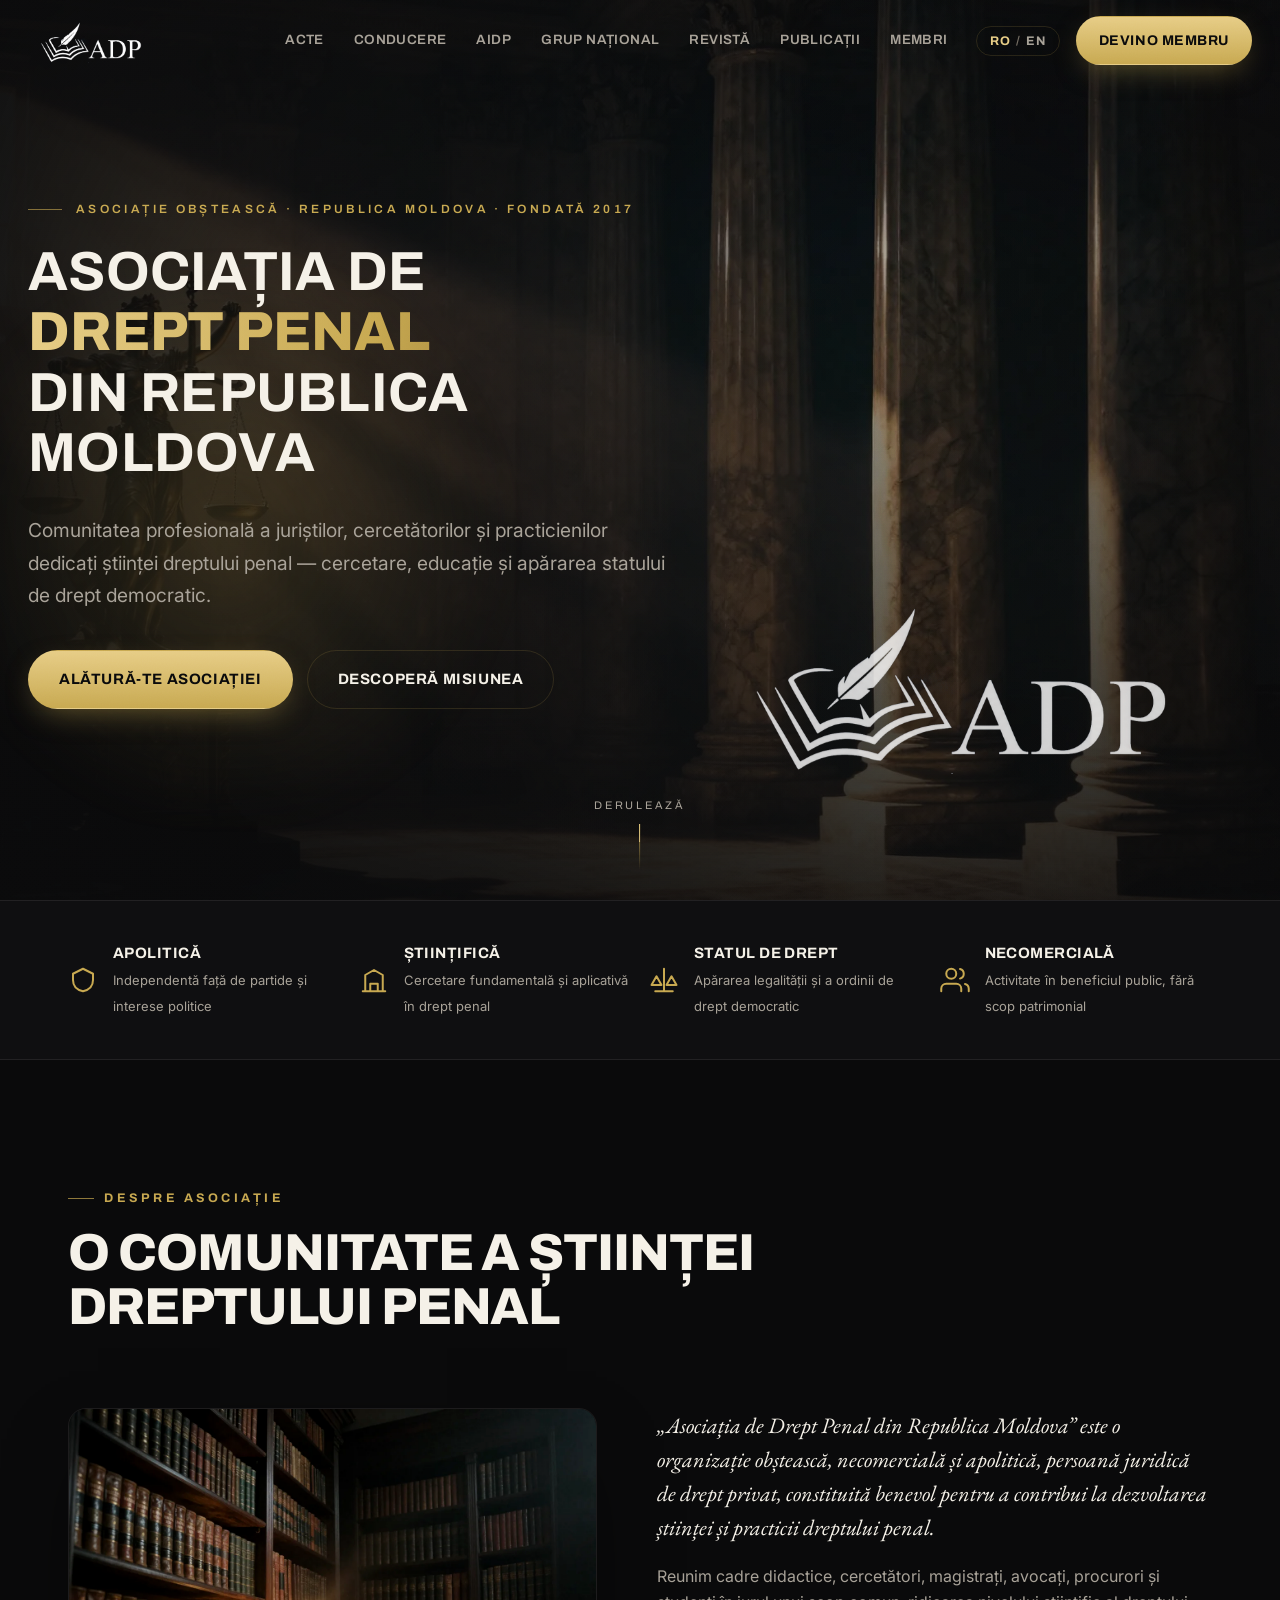
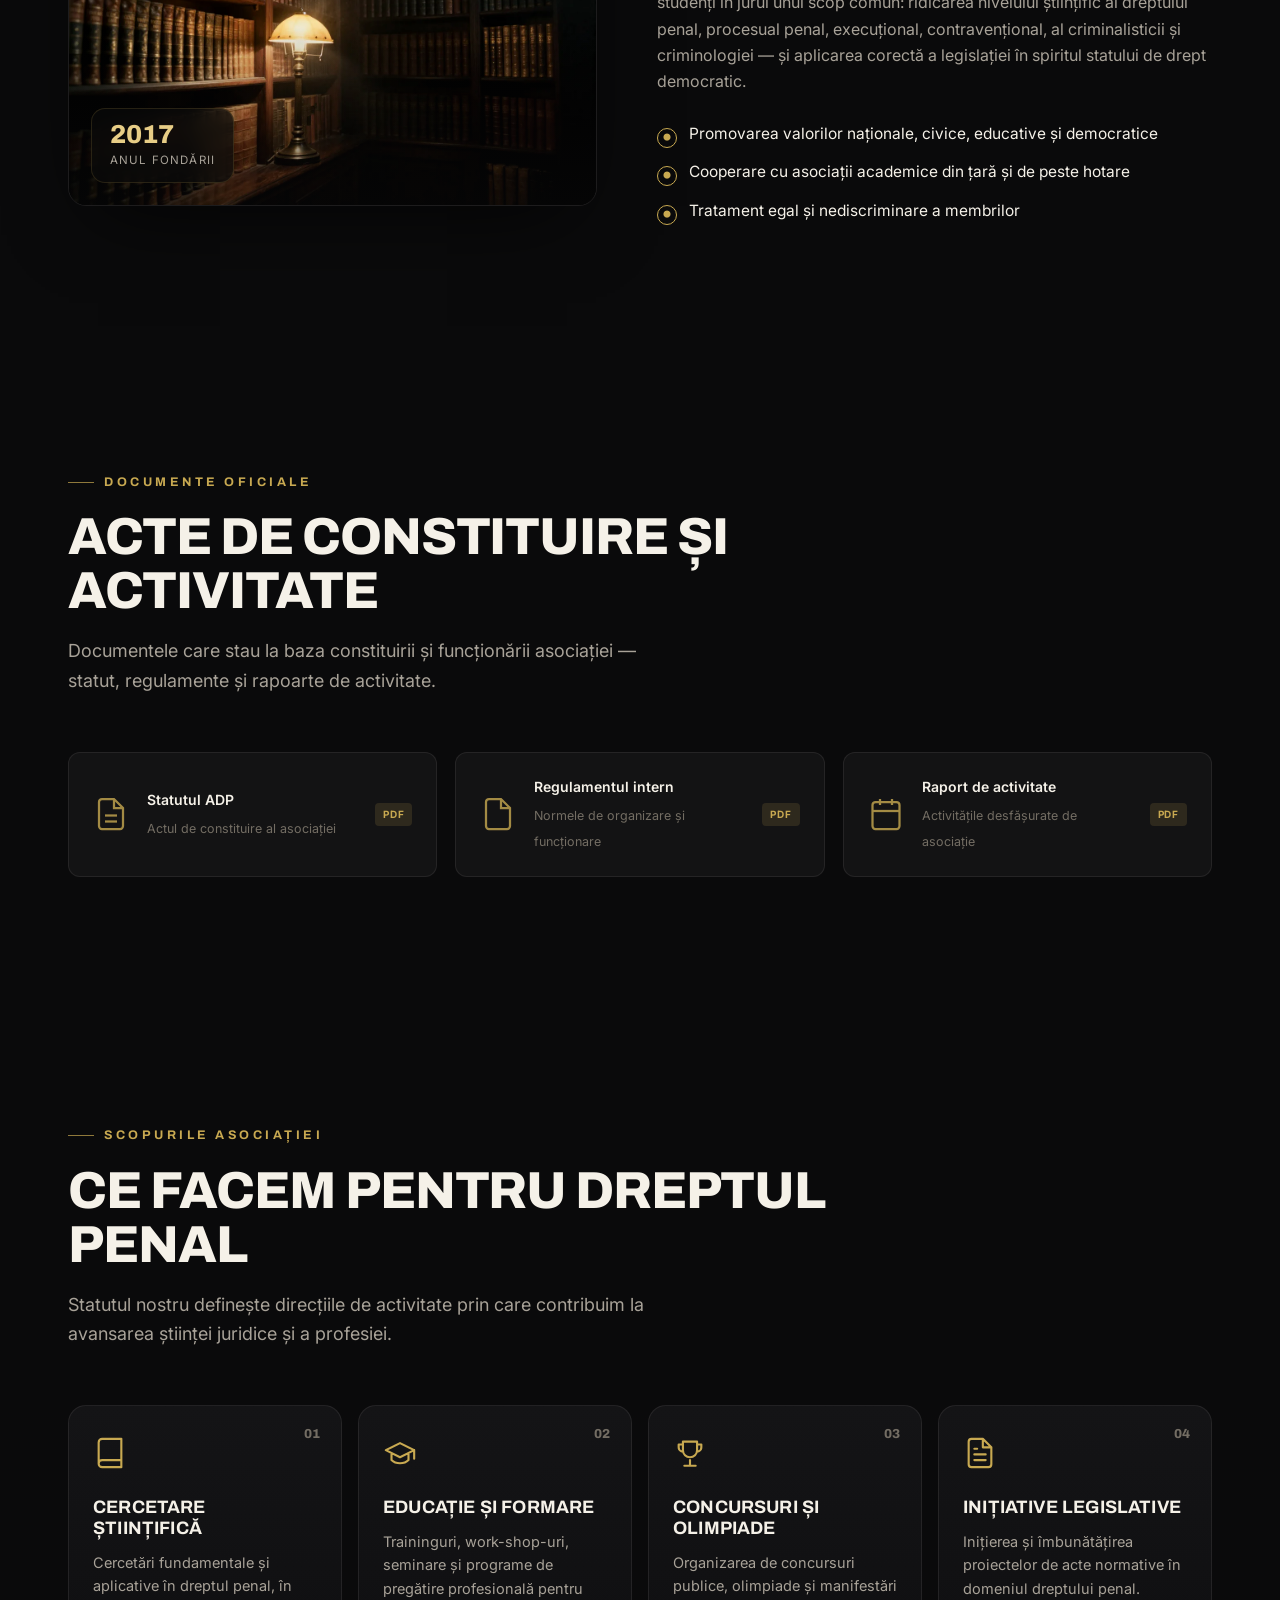
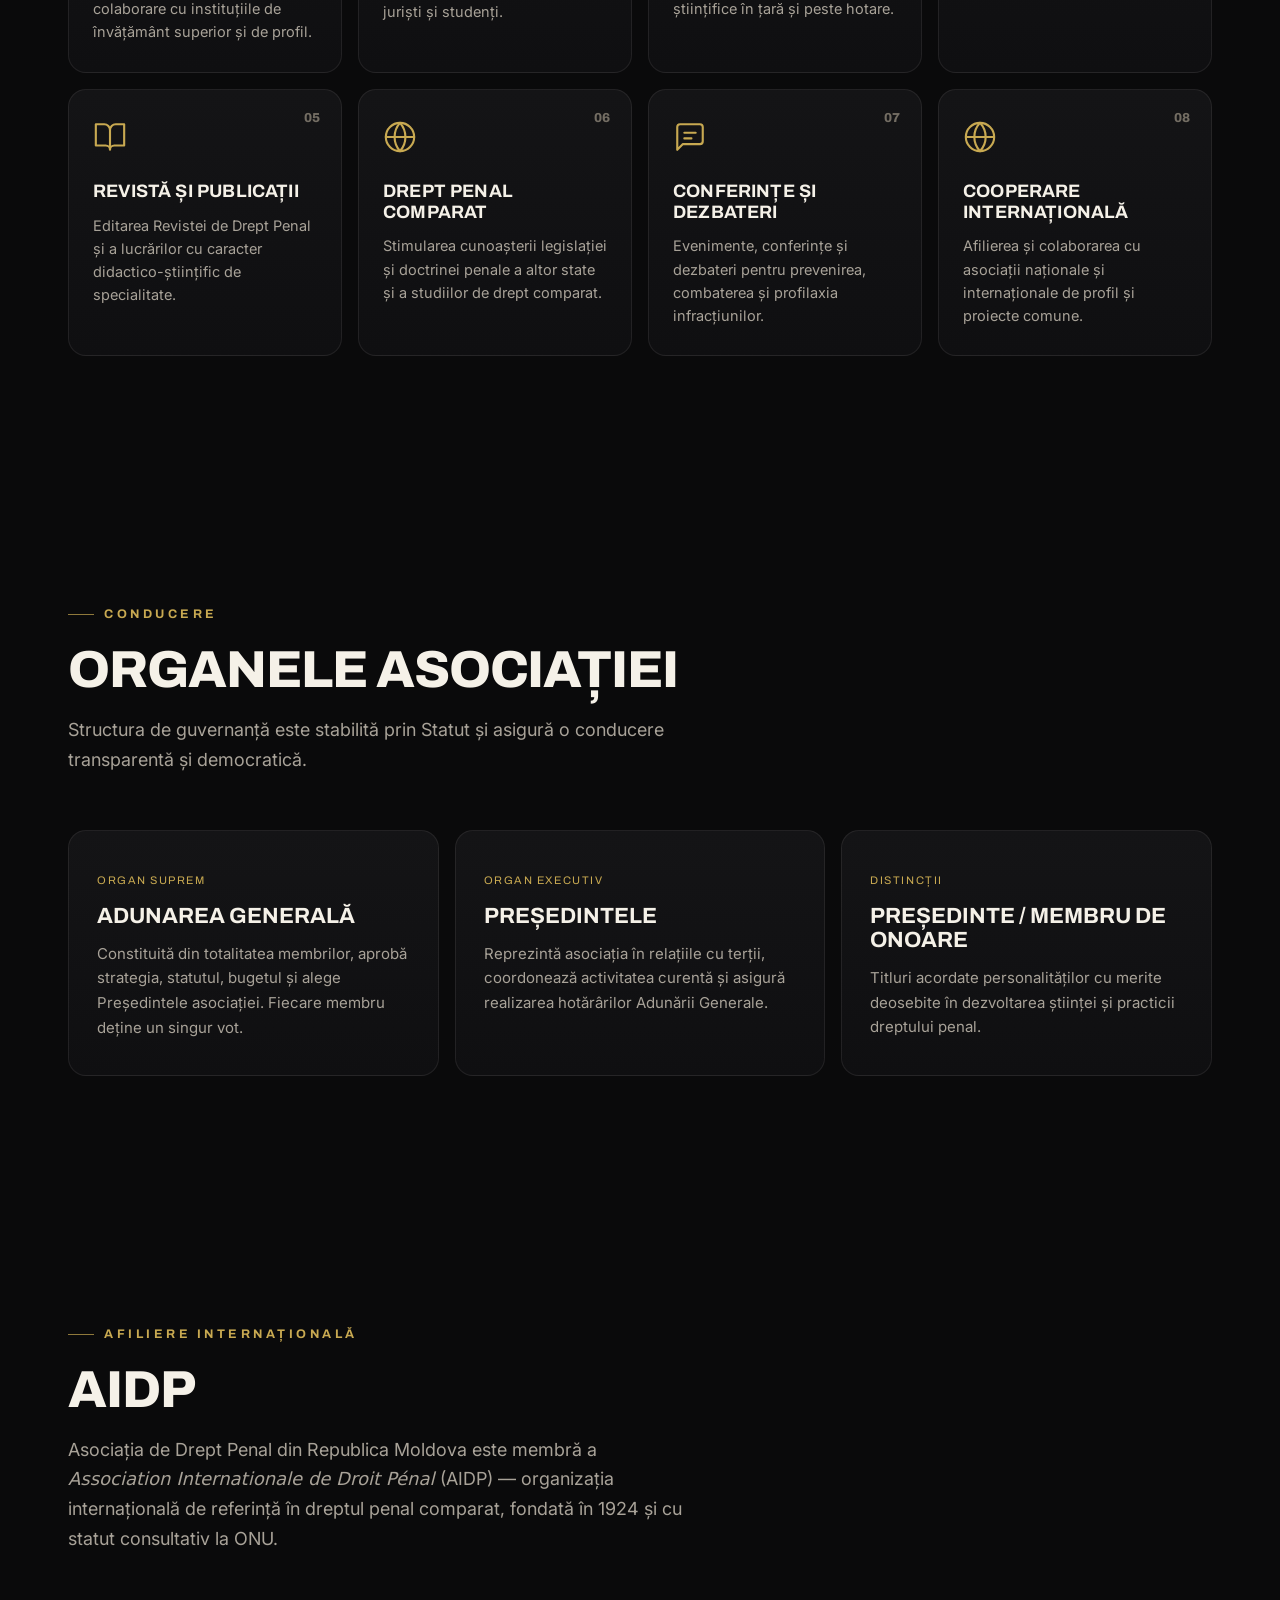
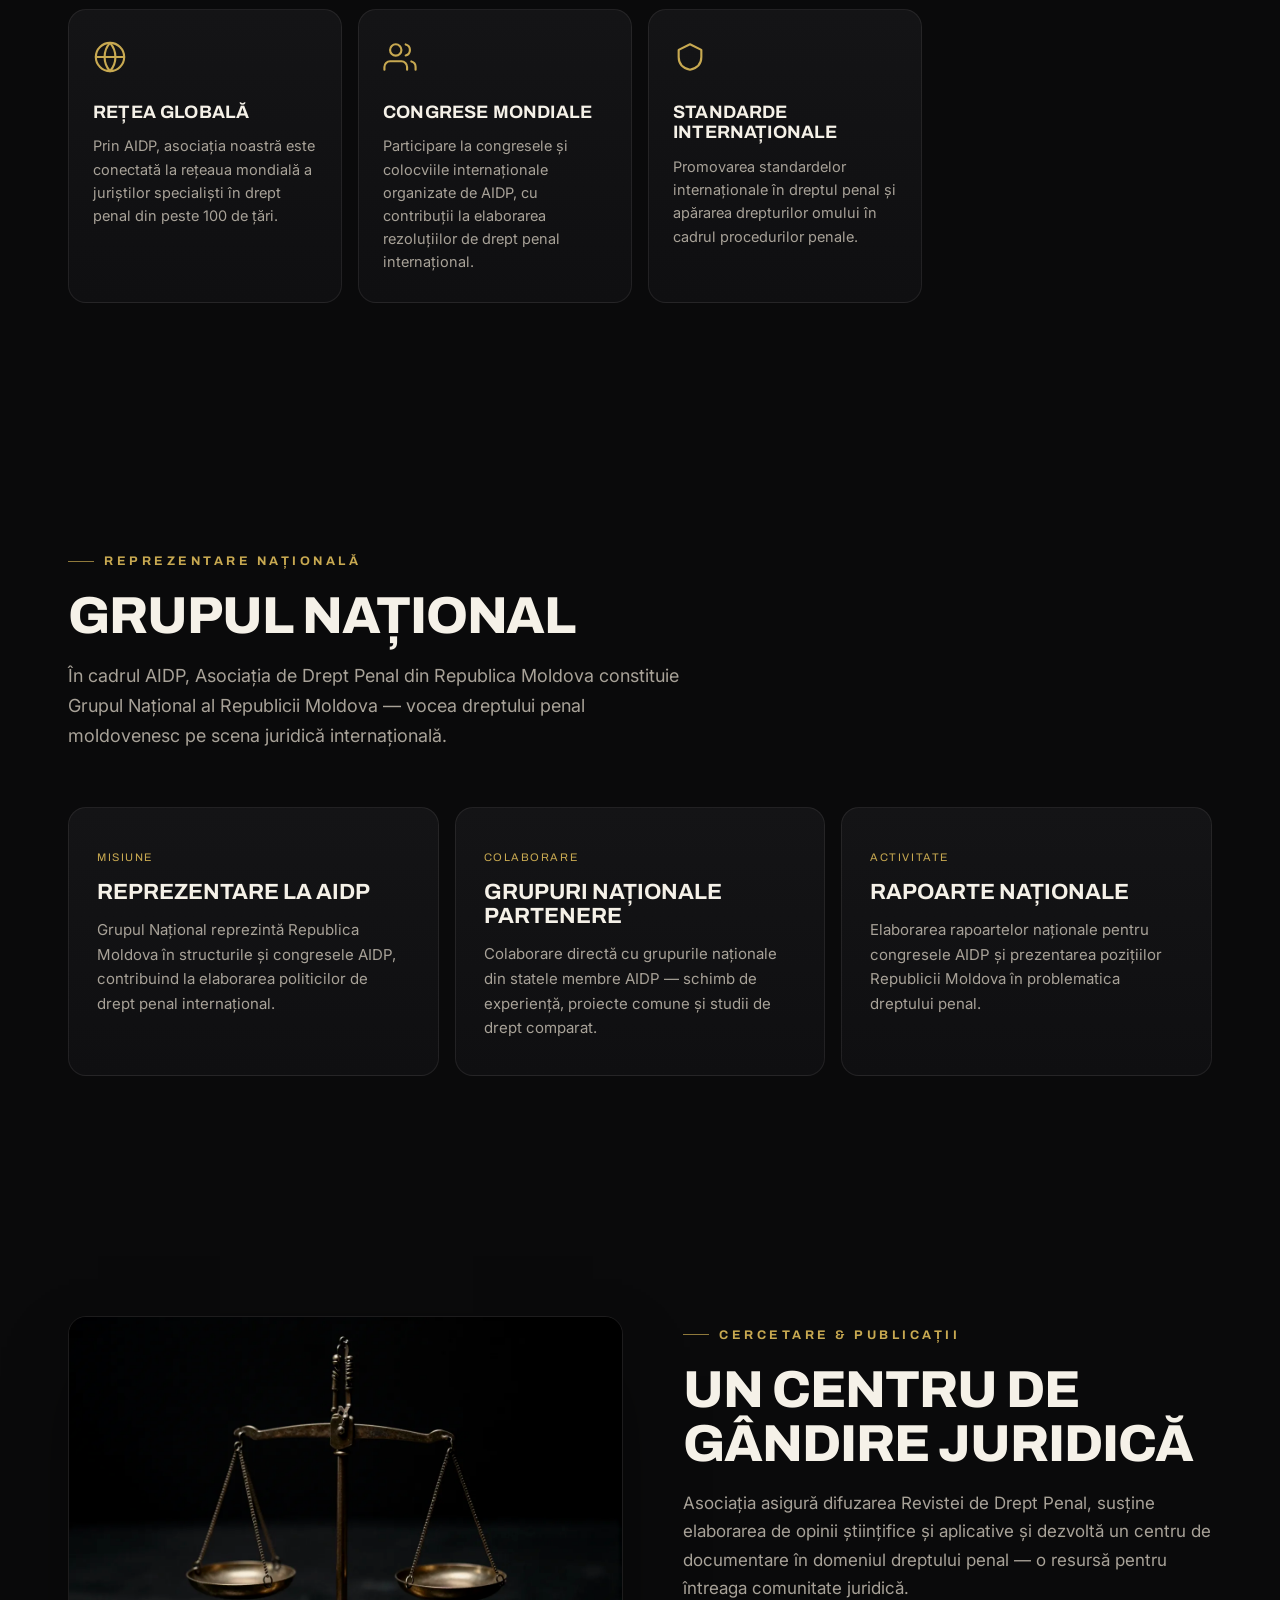
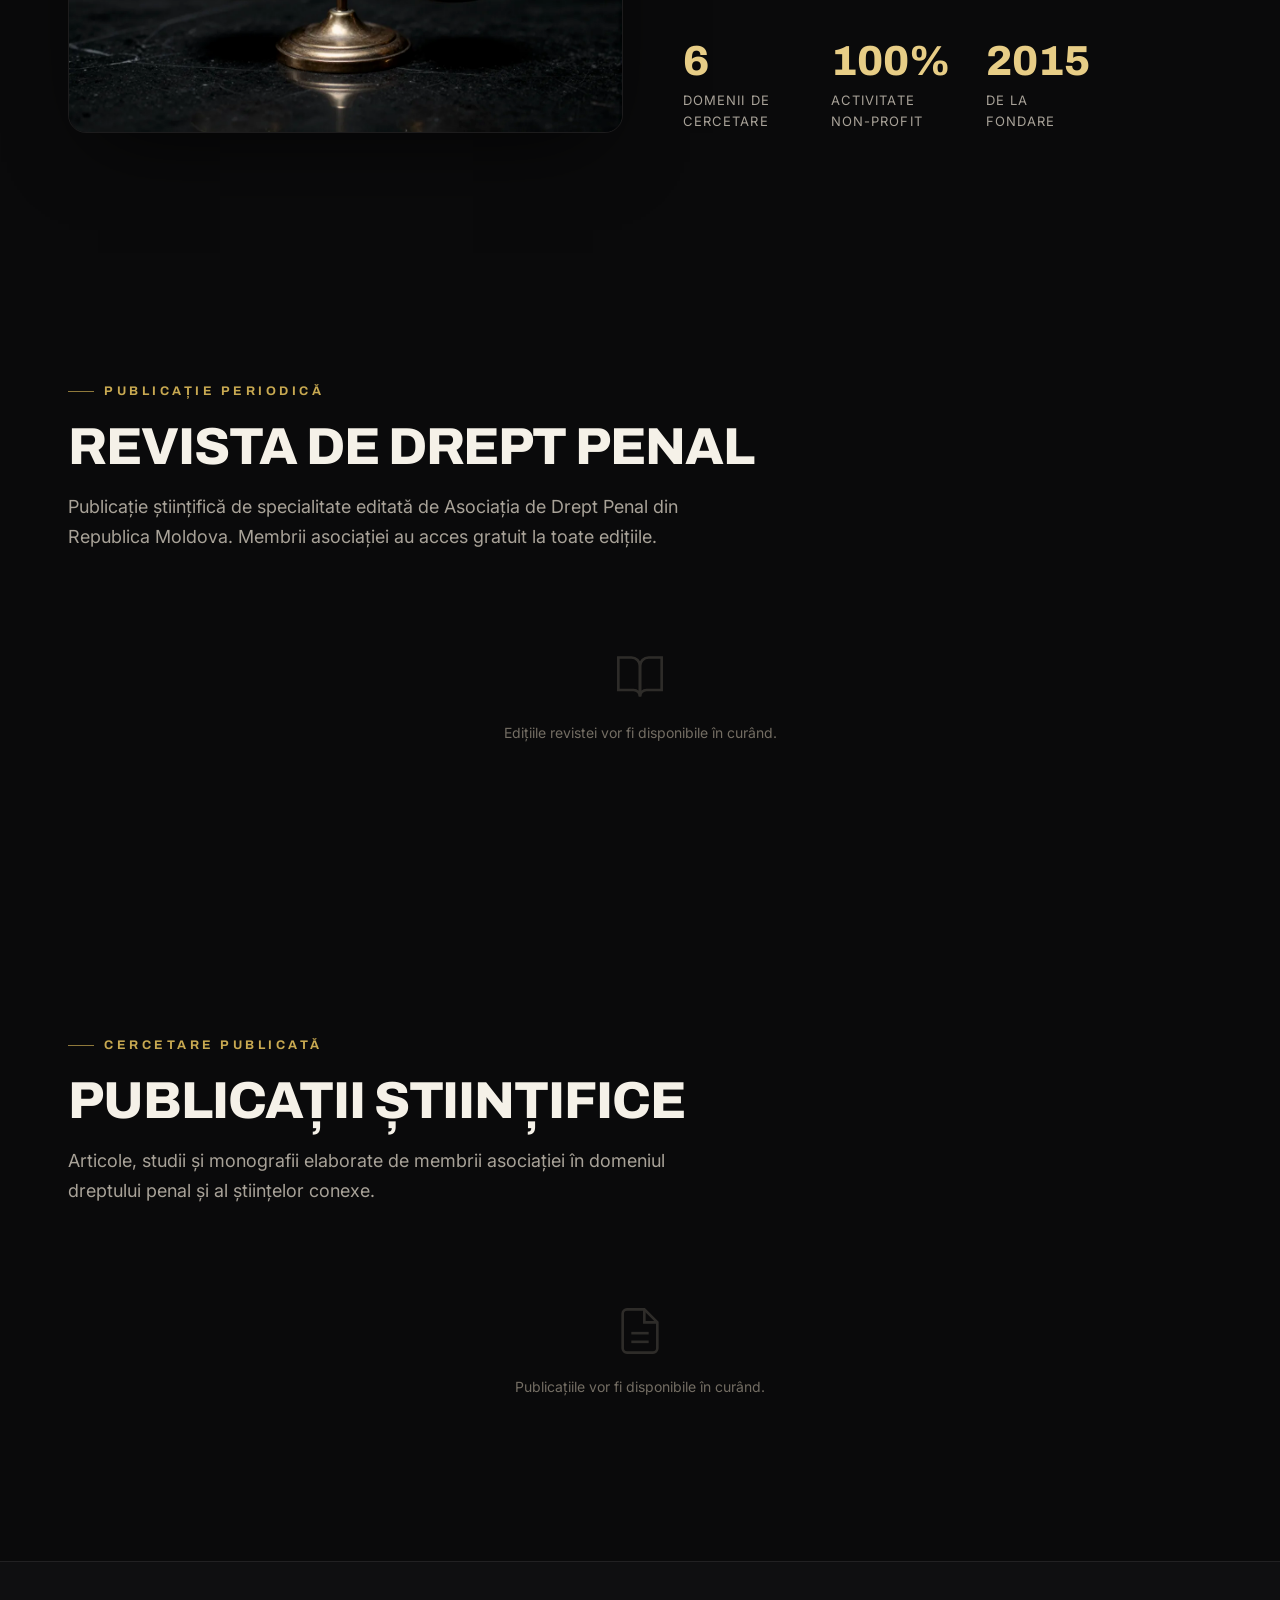
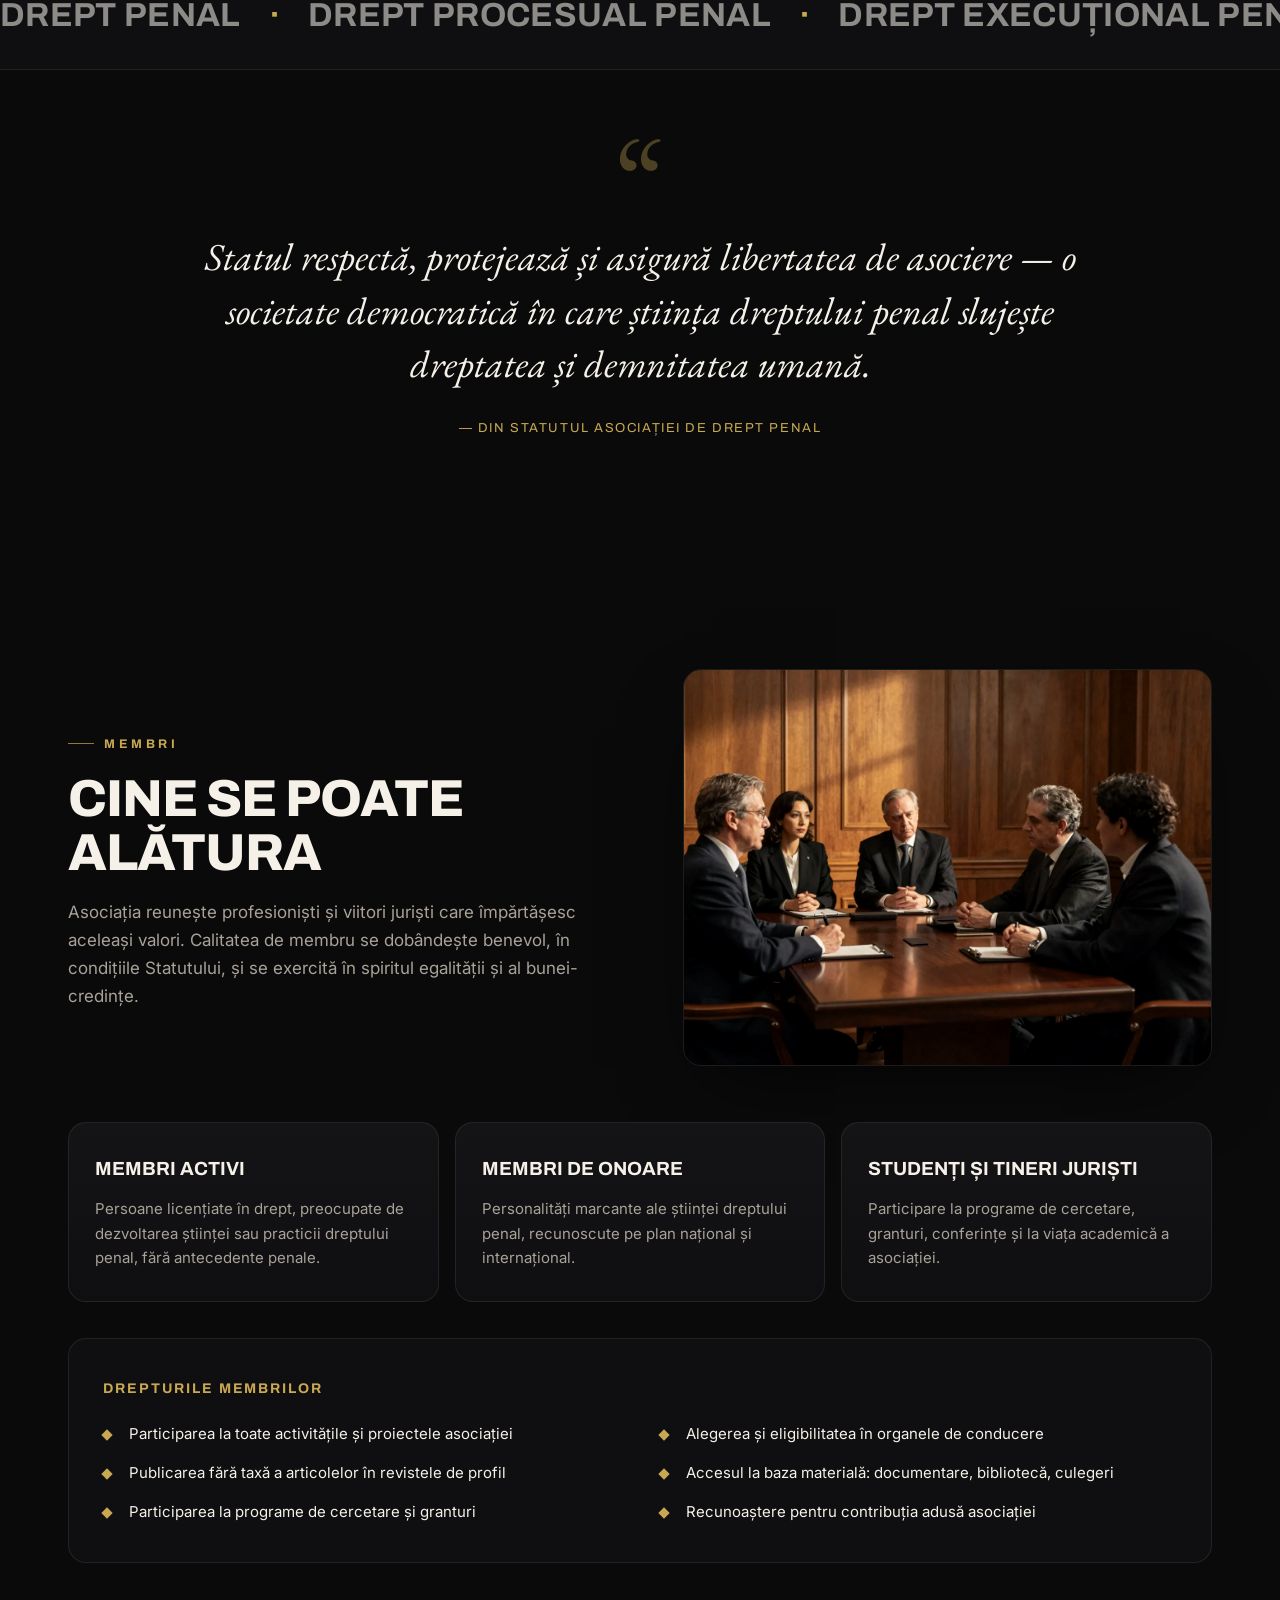
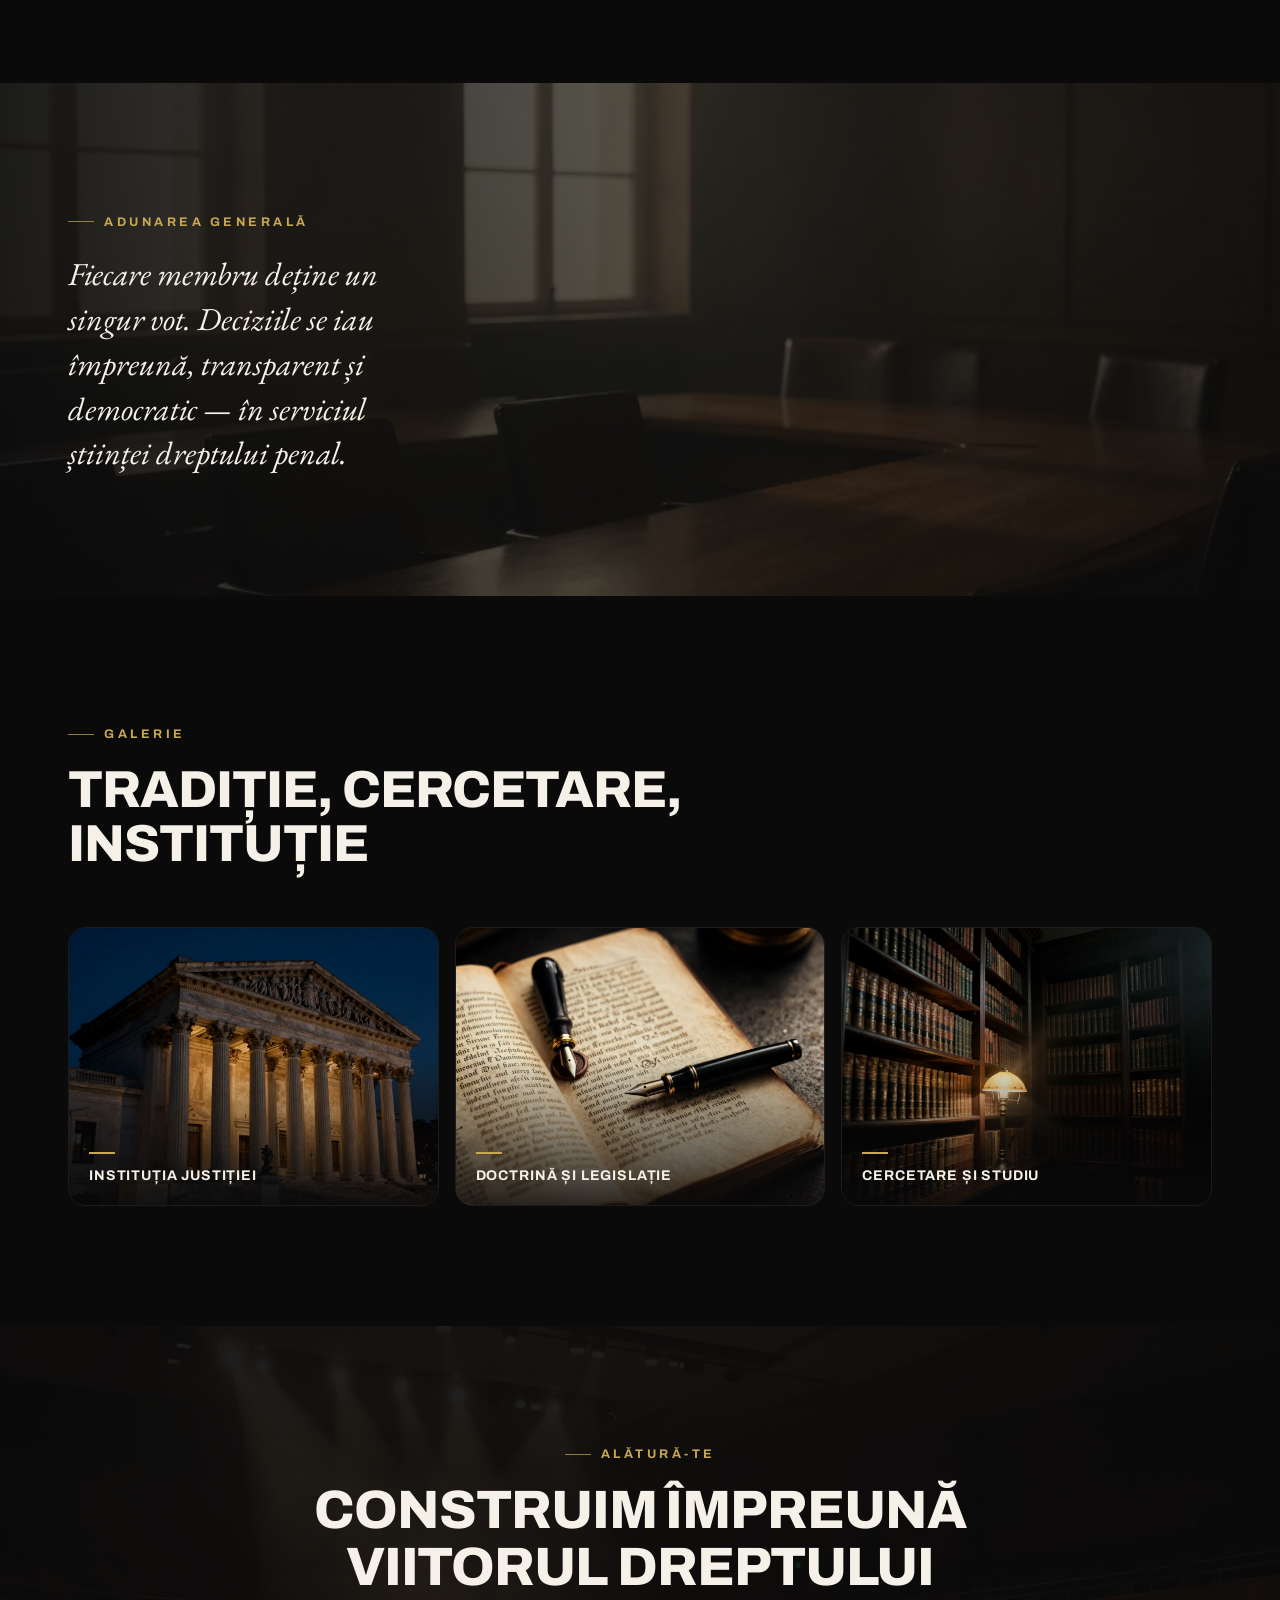
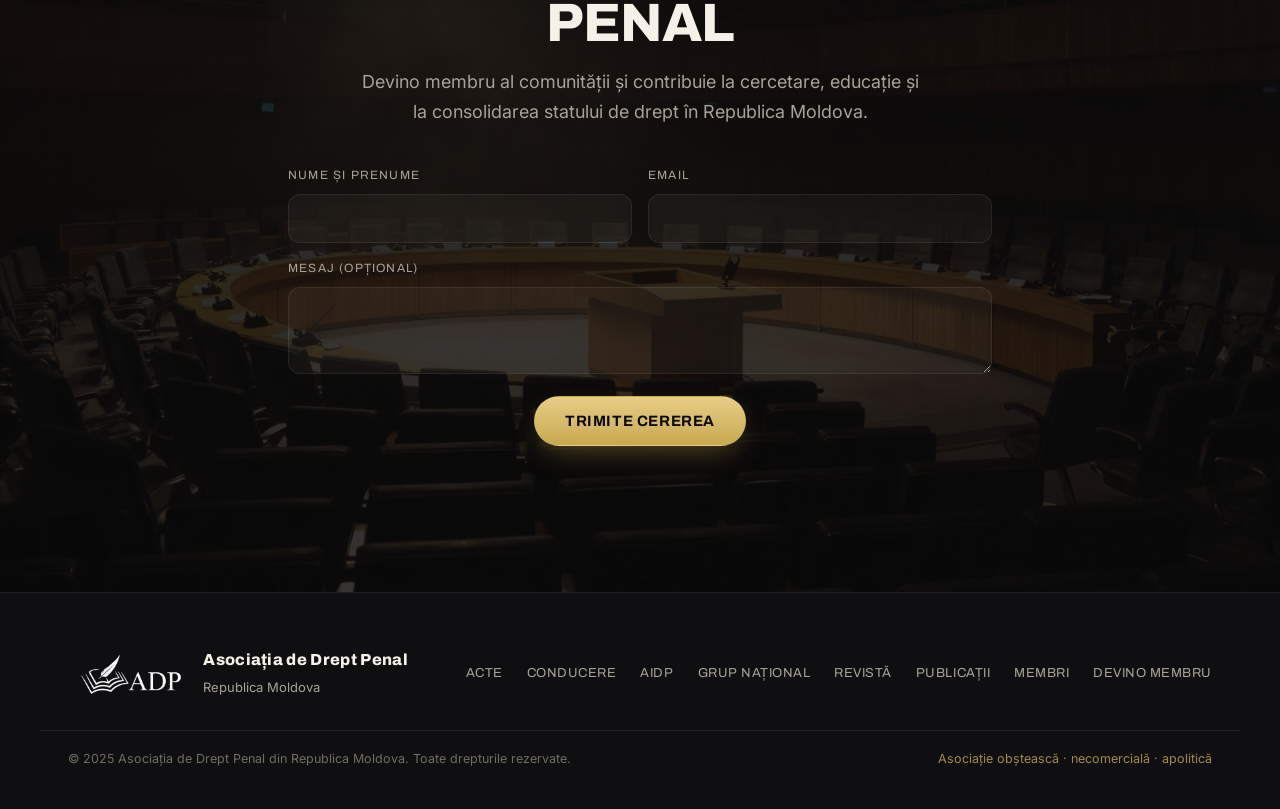
==== commit 7a1361a0: "Add separate pages for each nav section; remove Despre/Scopuri from nav - Create acte.html, conducer" ====
--- a/index.html
+++ b/index.html
@@ -26,15 +26,13 @@
       <img src="assets/img/adp-transparent.png" alt="ADP" class="brand__logo">
     </a>
     <nav class="nav__links" aria-label="Navigare principală">
-      <a href="#despre" data-i18n="nav.about">Despre</a>
-      <a href="#acte" data-i18n="nav.docs">Acte</a>
-      <a href="#scopuri" data-i18n="nav.goals">Scopuri</a>
-      <a href="#conducere" data-i18n="nav.governance">Conducere</a>
-      <a href="#aidp" data-i18n="nav.aidp">AIDP</a>
-      <a href="#grup-national" data-i18n="nav.grupnational">Grup Național</a>
-      <a href="#revista" data-i18n="nav.revista">Revistă</a>
-      <a href="#publicatii" data-i18n="nav.publicatii">Publicații</a>
-      <a href="#membri" data-i18n="nav.members">Membri</a>
+      <a href="acte.html" data-i18n="nav.docs">Acte</a>
+      <a href="conducere.html" data-i18n="nav.governance">Conducere</a>
+      <a href="aidp.html" data-i18n="nav.aidp">AIDP</a>
+      <a href="grup-national.html" data-i18n="nav.grupnational">Grup&nbsp;Național</a>
+      <a href="revista.html" data-i18n="nav.revista">Revistă</a>
+      <a href="publicatii.html" data-i18n="nav.publicatii">Publicații</a>
+      <a href="membri.html" data-i18n="nav.members">Membri</a>
     </nav>
     <div class="nav__actions">
       <button class="lang" id="langToggle" aria-label="Schimbă limba">
@@ -461,15 +459,13 @@
       </div>
     </div>
     <nav class="footer__nav" aria-label="Footer">
-      <a href="#despre" data-i18n="nav.about">Despre</a>
-      <a href="#acte" data-i18n="nav.docs">Acte</a>
-      <a href="#scopuri" data-i18n="nav.goals">Scopuri</a>
-      <a href="#conducere" data-i18n="nav.governance">Conducere</a>
-      <a href="#aidp" data-i18n="nav.aidp">AIDP</a>
-      <a href="#grup-national" data-i18n="nav.grupnational">Grup Național</a>
-      <a href="#revista" data-i18n="nav.revista">Revistă</a>
-      <a href="#publicatii" data-i18n="nav.publicatii">Publicații</a>
-      <a href="#membri" data-i18n="nav.members">Membri</a>
+      <a href="acte.html" data-i18n="nav.docs">Acte</a>
+      <a href="conducere.html" data-i18n="nav.governance">Conducere</a>
+      <a href="aidp.html" data-i18n="nav.aidp">AIDP</a>
+      <a href="grup-national.html" data-i18n="nav.grupnational">Grup&nbsp;Național</a>
+      <a href="revista.html" data-i18n="nav.revista">Revistă</a>
+      <a href="publicatii.html" data-i18n="nav.publicatii">Publicații</a>
+      <a href="membri.html" data-i18n="nav.members">Membri</a>
       <a href="#contact" data-i18n="nav.join">Devino membru</a>
     </nav>
   </div>
--- a/assets/css/styles.css
+++ b/assets/css/styles.css
@@ -344,3 +344,6 @@
 .pub-grid{margin-top:48px;min-height:180px;display:flex;align-items:center;justify-content:center}
 .pub-empty{display:flex;flex-direction:column;align-items:center;gap:18px;color:var(--muted-2);font-size:14px;text-align:center}
 .pub-empty svg{width:52px;height:52px;opacity:.35}
+
+/* =================== INNER PAGES =================== */
+.page-top{height:90px}
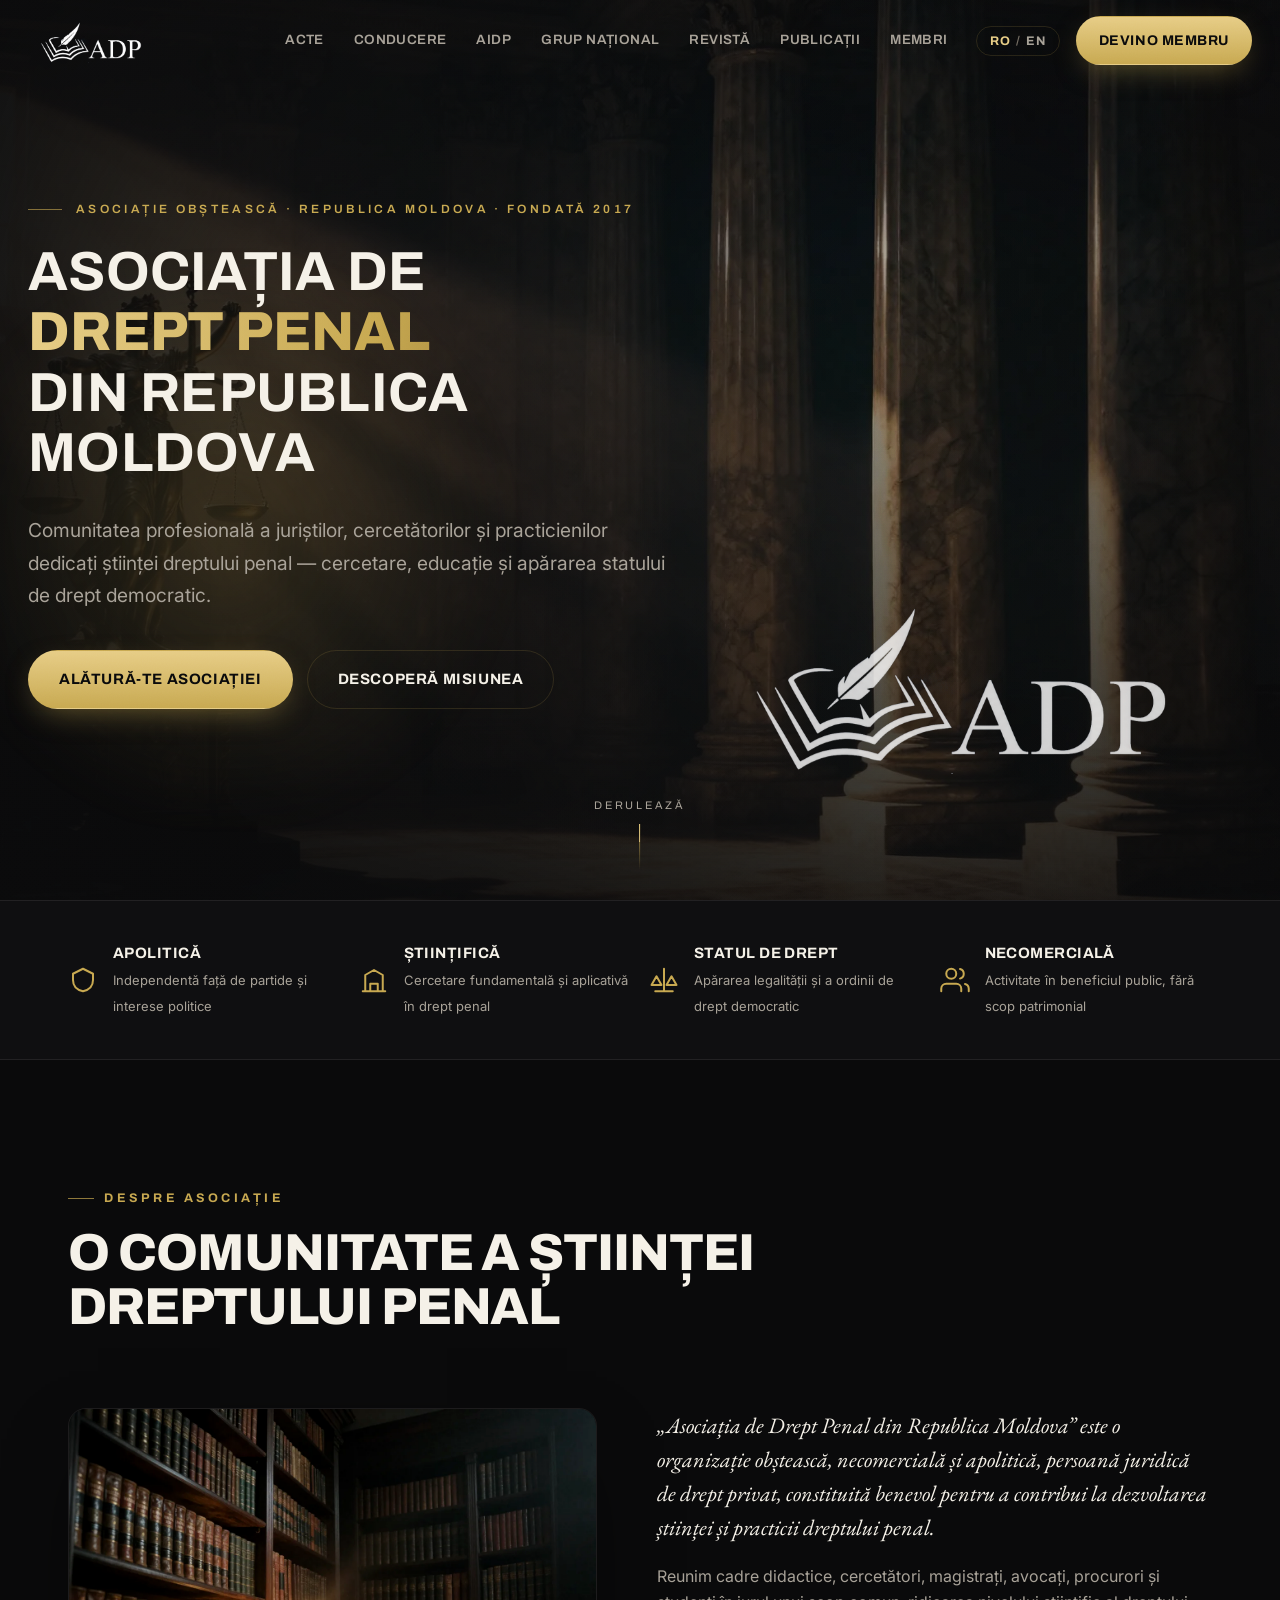
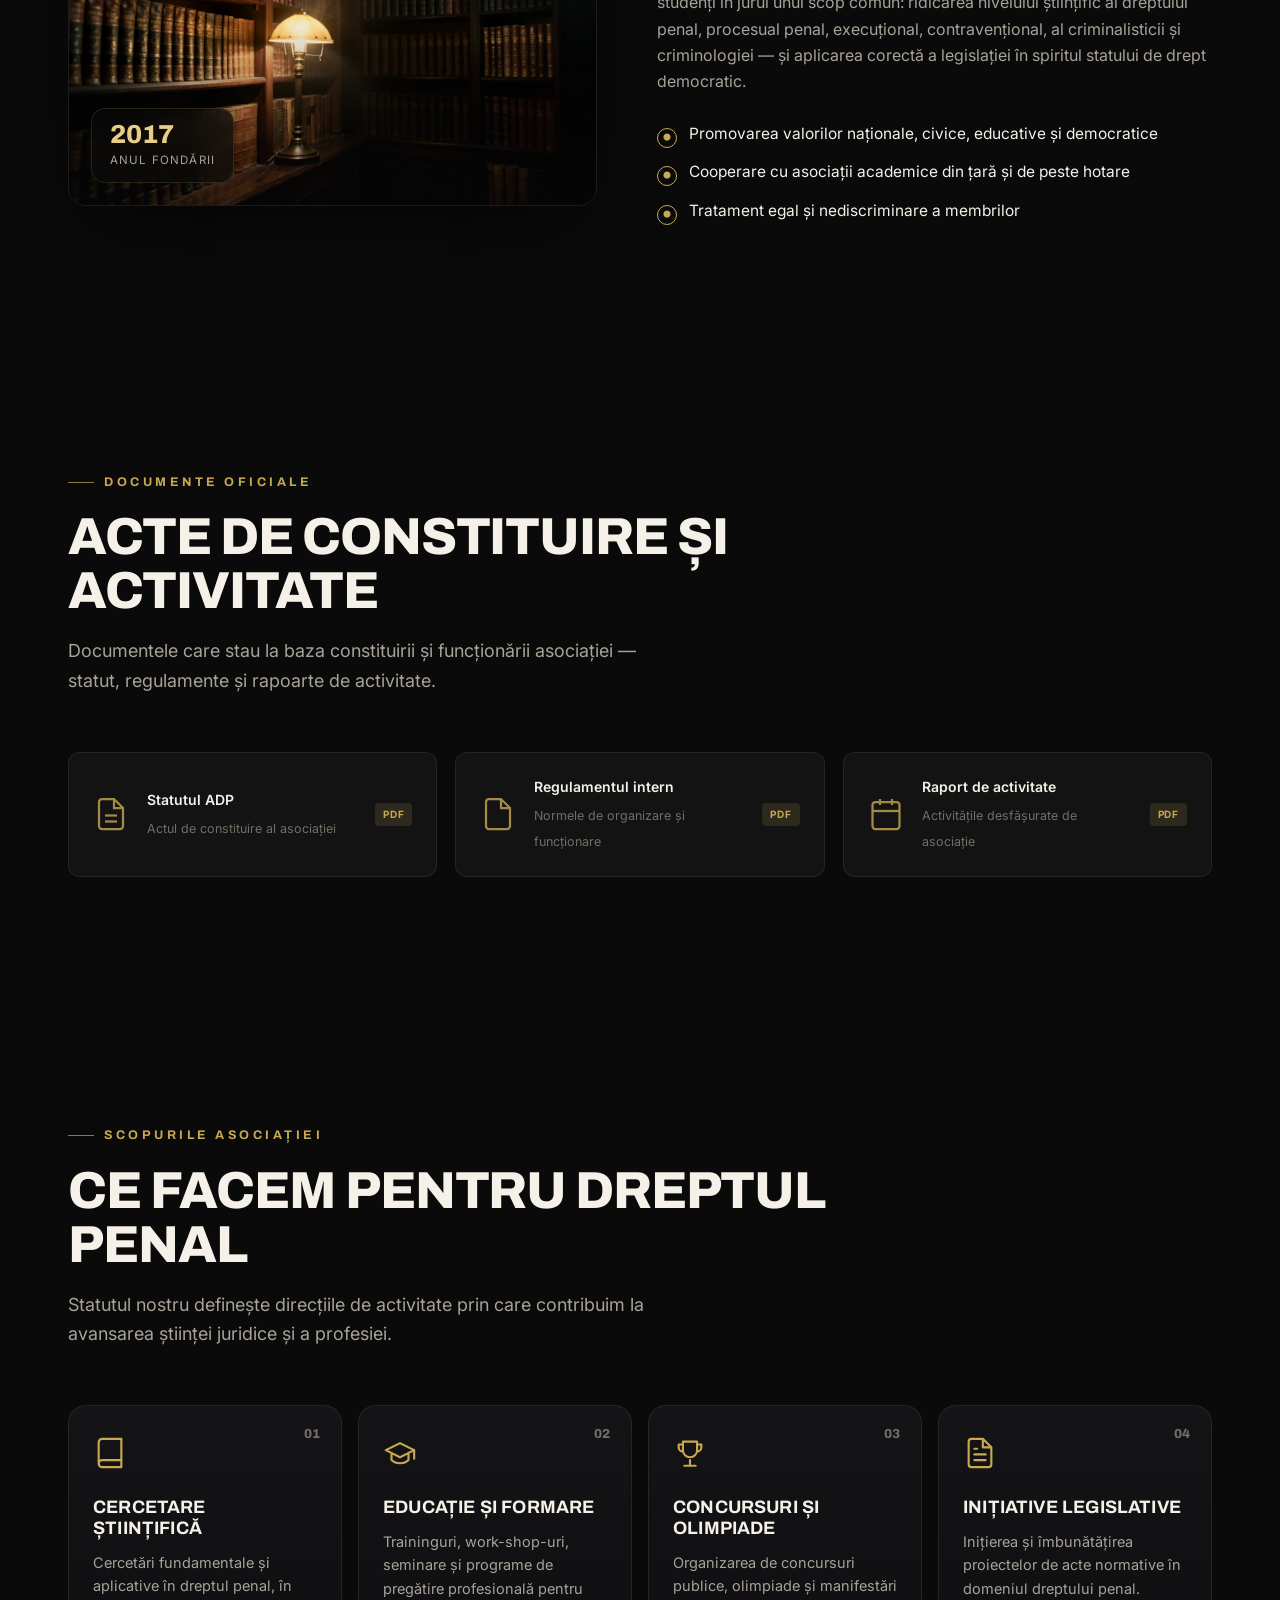
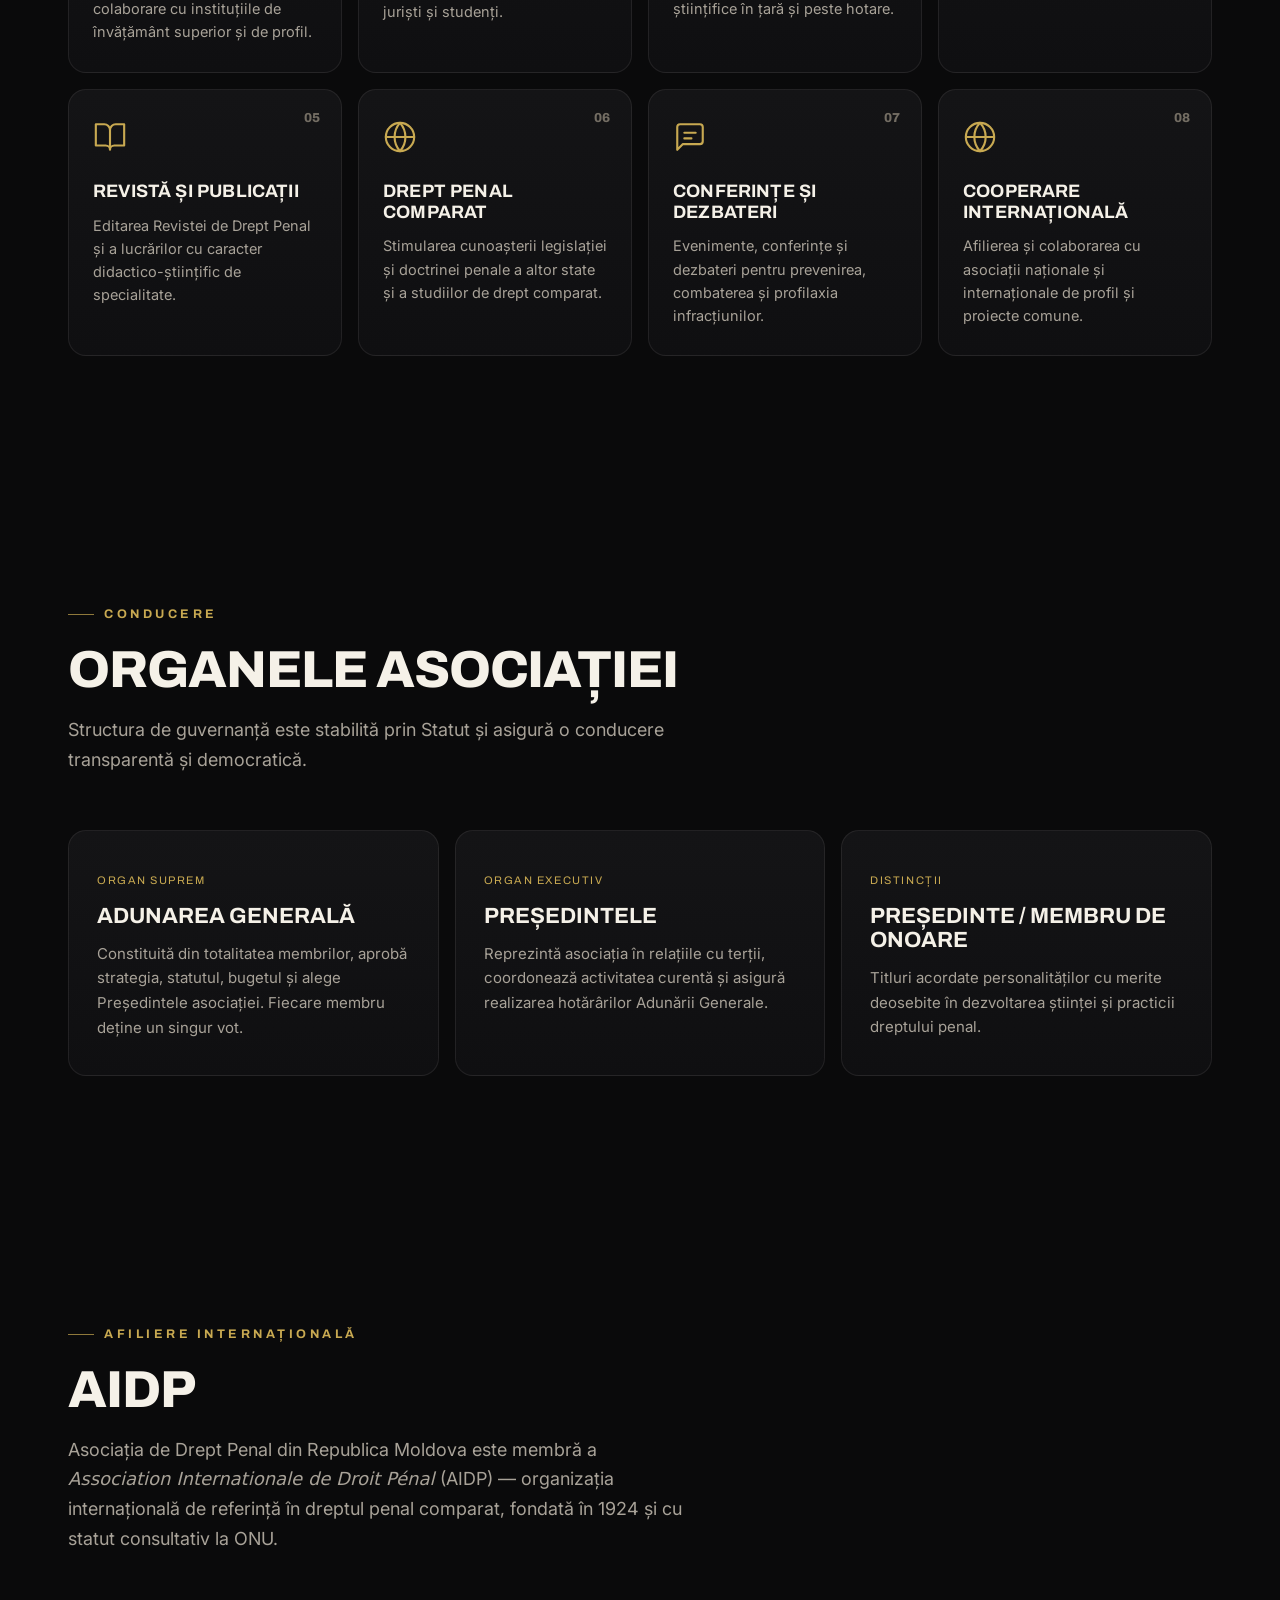
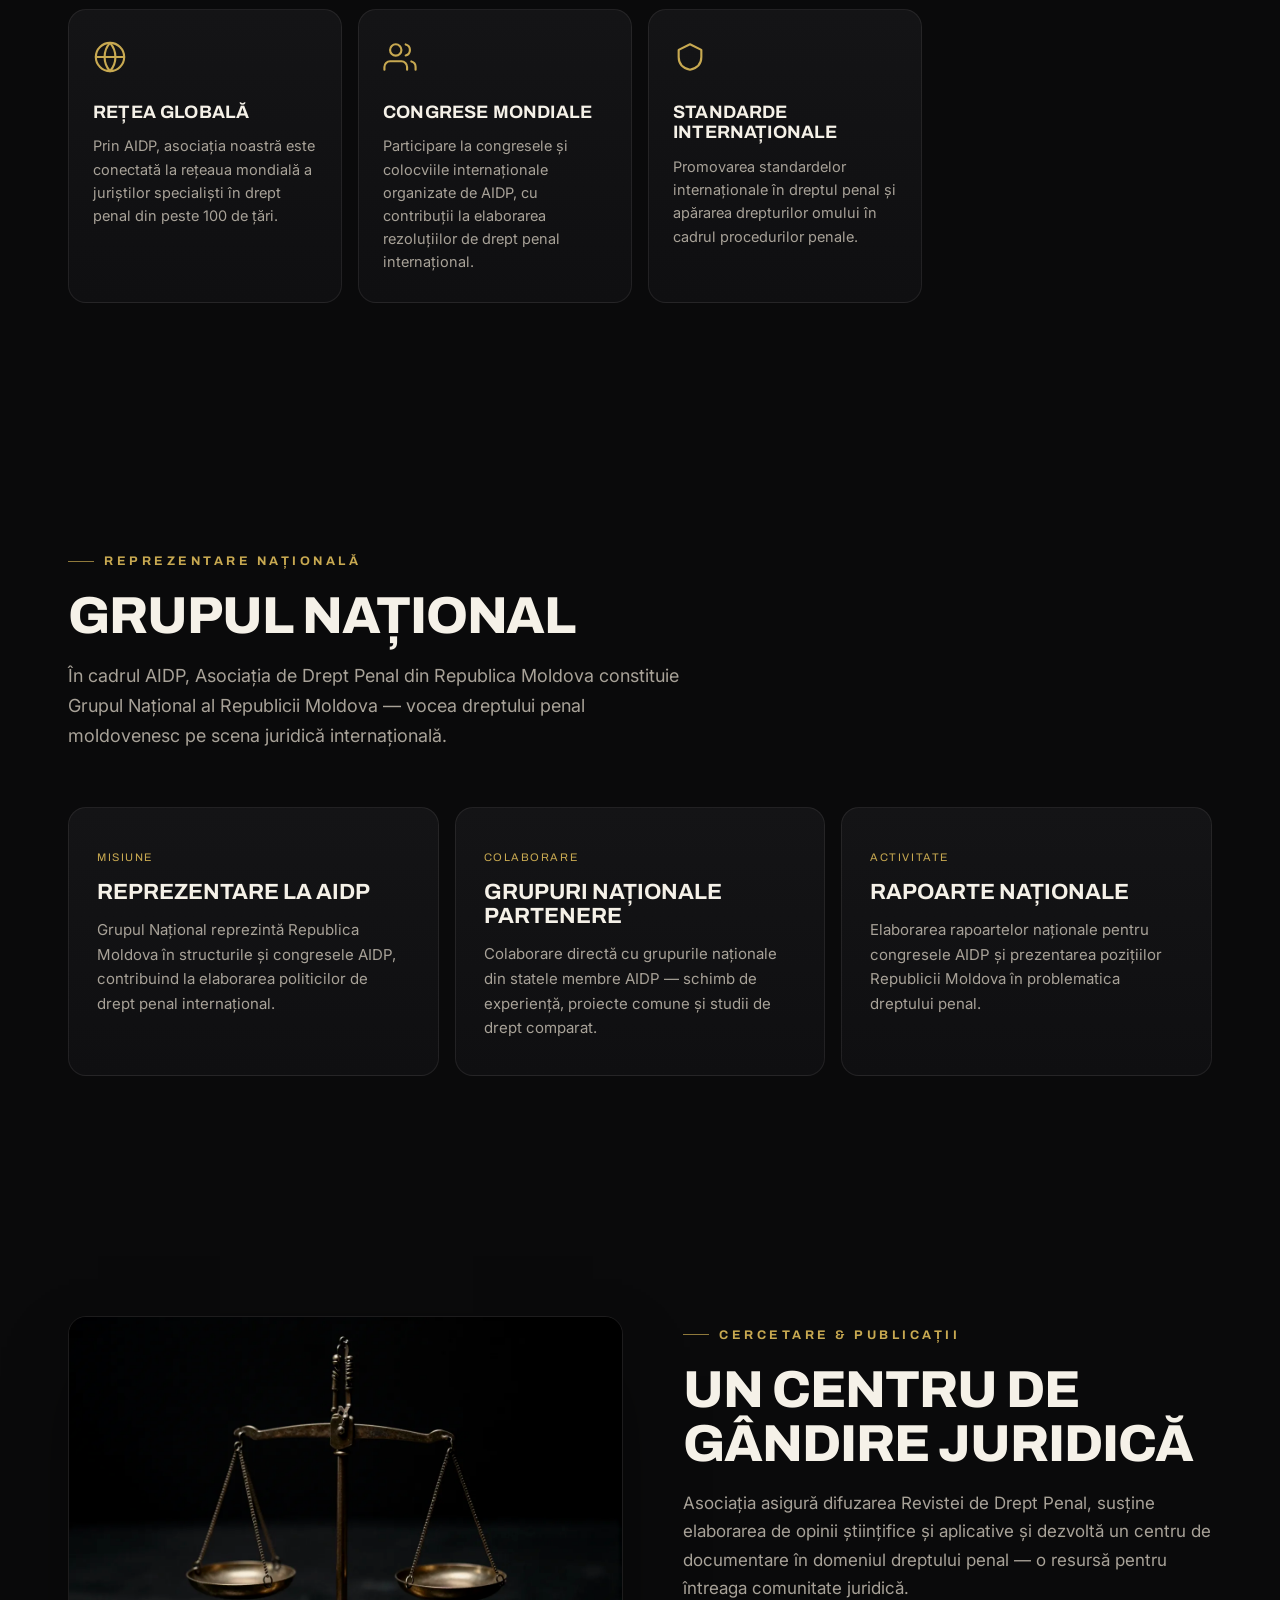
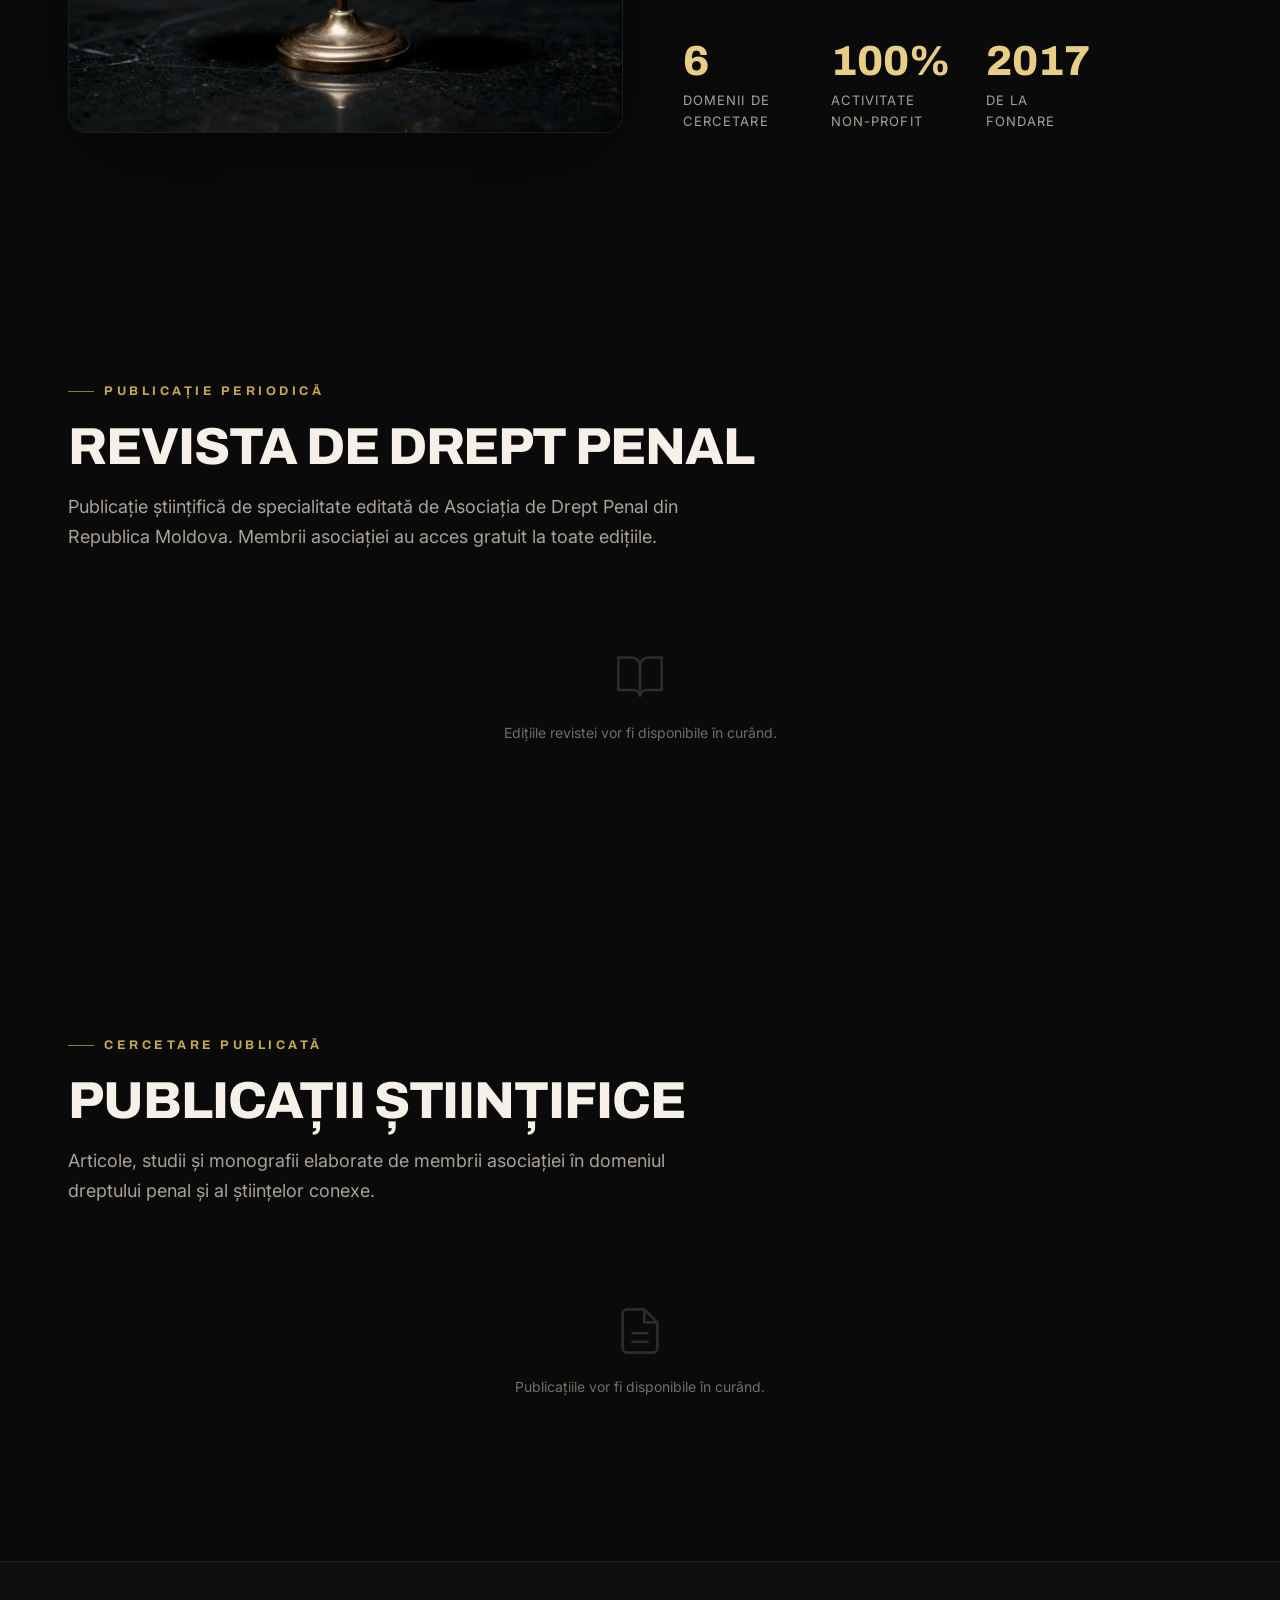
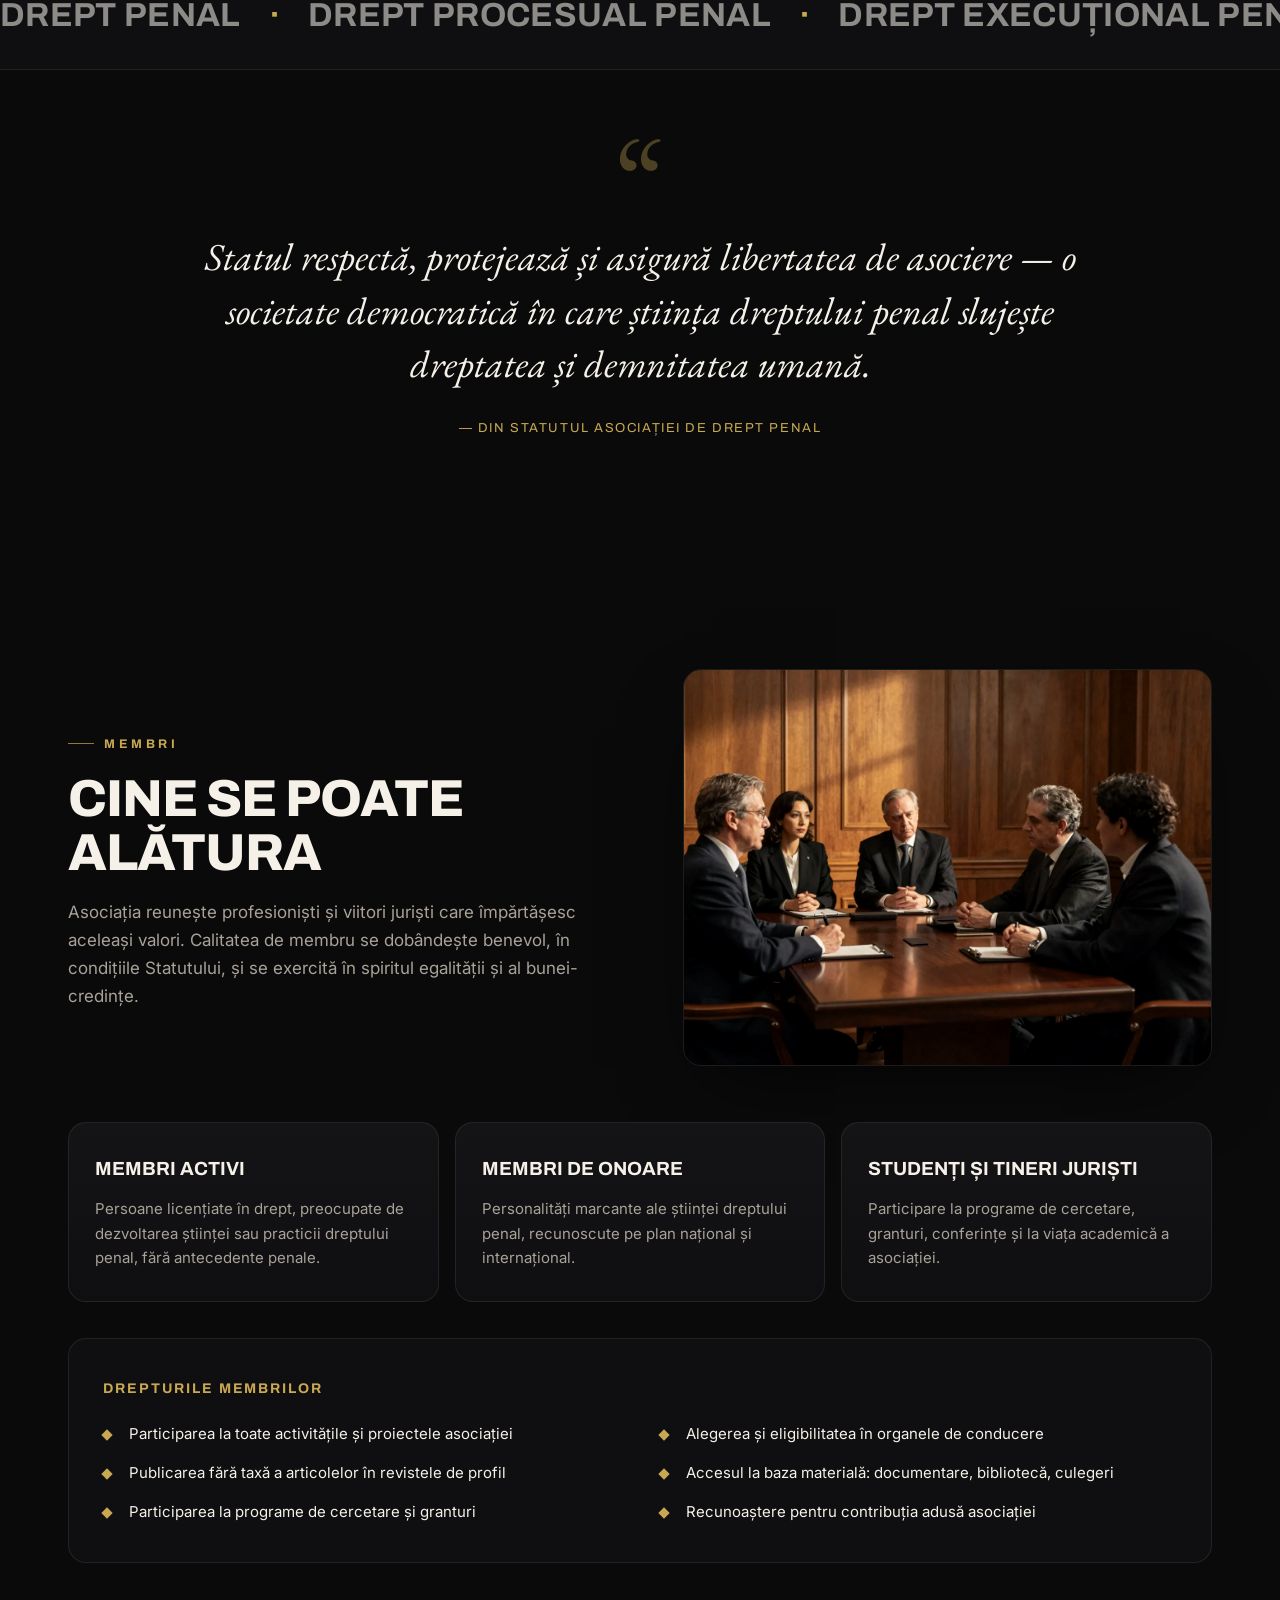
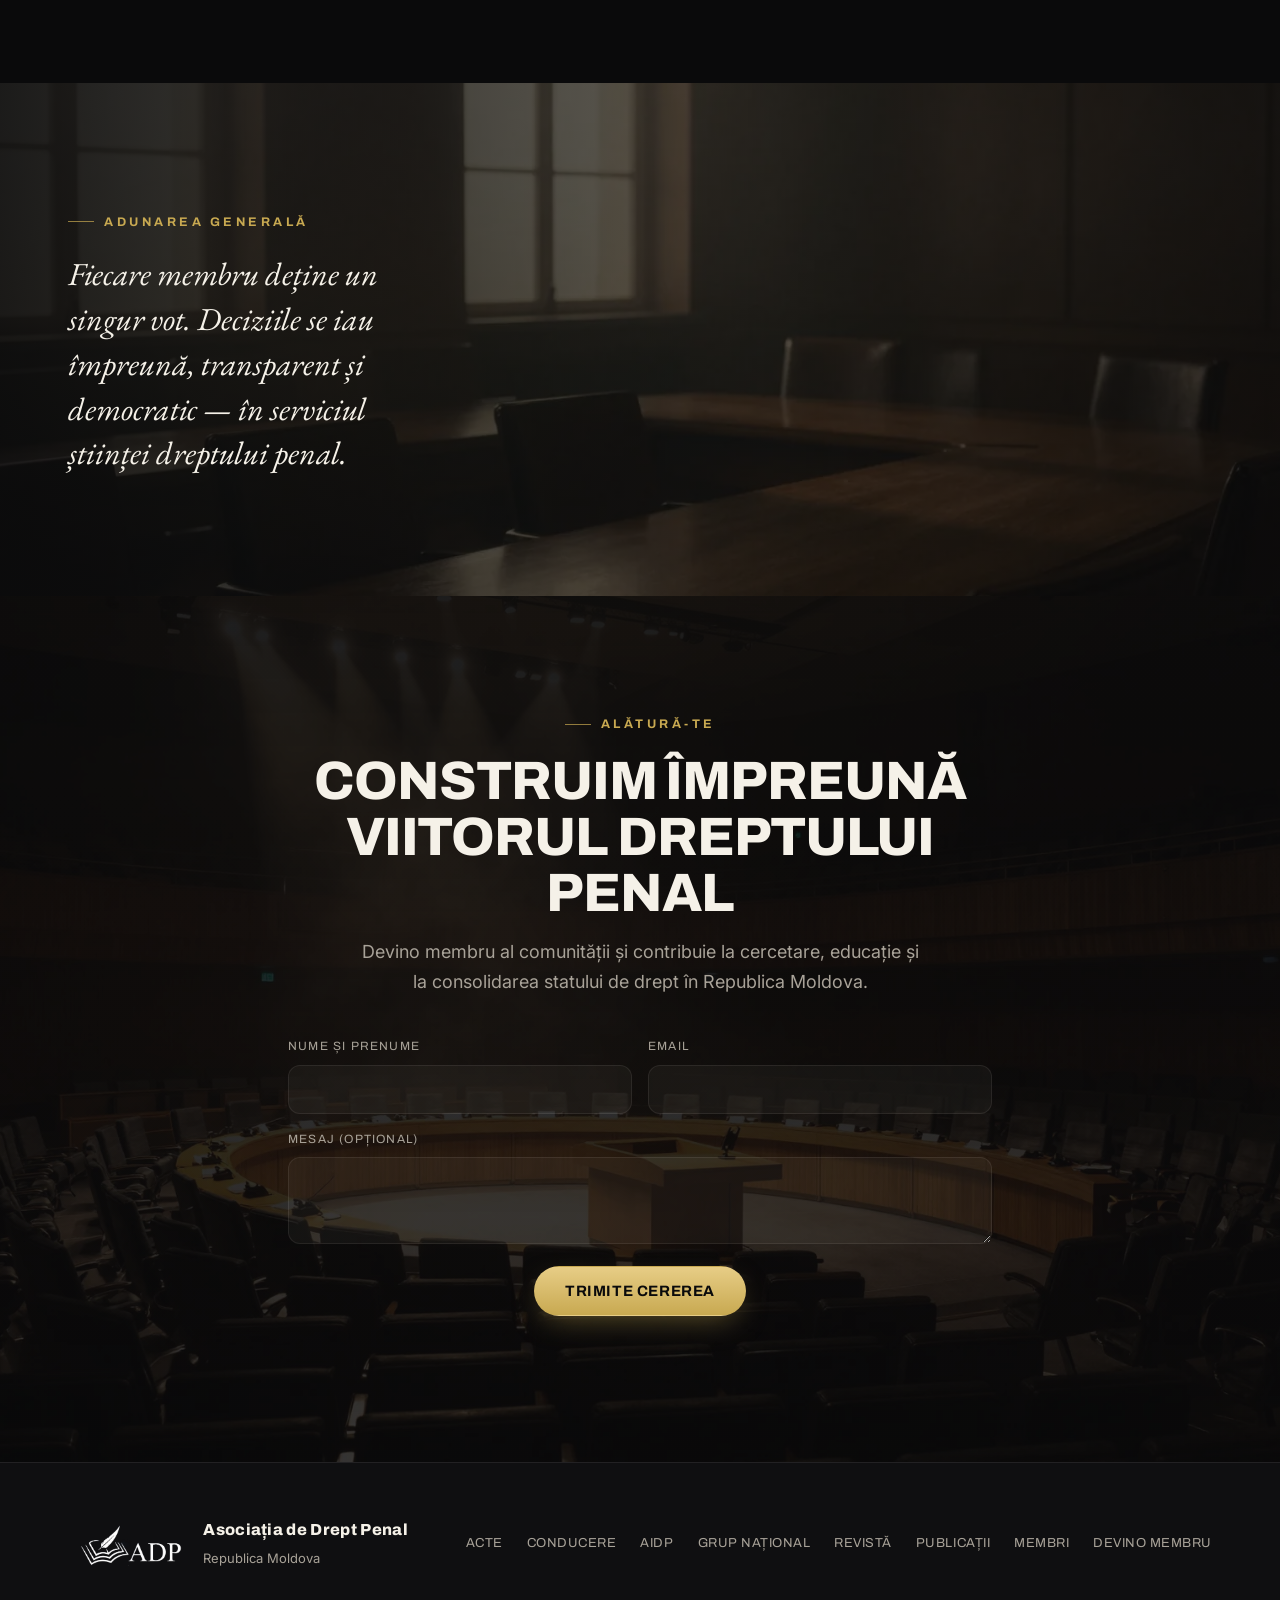
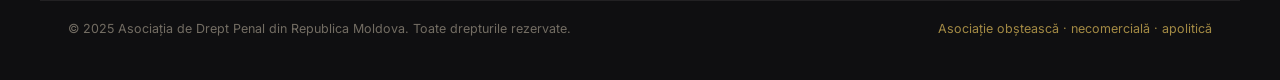
==== commit 46c64d15: "Remove gallery section from homepage Co-Authored-By: Claude Sonnet 4.6 <noreply@anthropic.com>" ====
--- a/index.html
+++ b/index.html
@@ -397,28 +397,6 @@
   </div>
 </section>
 
-<!-- ============ GALLERY ============ -->
-<section class="gallery section">
-  <div class="section__head reveal">
-    <span class="eyebrow" data-i18n="gallery.eyebrow">Galerie</span>
-    <h2 class="h2" data-i18n="gallery.title">Tradiție, cercetare, instituție</h2>
-  </div>
-  <div class="gallery__grid">
-    <figure class="gfig reveal">
-      <img src="assets/img/courthouse.webp" alt="Palat de justiție" loading="lazy" />
-      <figcaption data-i18n="gallery.1">Instituția justiției</figcaption>
-    </figure>
-    <figure class="gfig reveal">
-      <img src="assets/img/manuscript.webp" alt="Manuscris juridic" loading="lazy" />
-      <figcaption data-i18n="gallery.2">Doctrină și legislație</figcaption>
-    </figure>
-    <figure class="gfig reveal">
-      <img src="assets/img/library.webp" alt="Bibliotecă juridică" loading="lazy" />
-      <figcaption data-i18n="gallery.3">Cercetare și studiu</figcaption>
-    </figure>
-  </div>
-</section>
-
 <!-- ============ CTA / CONTACT ============ -->
 <section class="cta section" id="contact">
   <div class="cta__bg" style="background-image:url('assets/img/symposium.webp')"></div>
